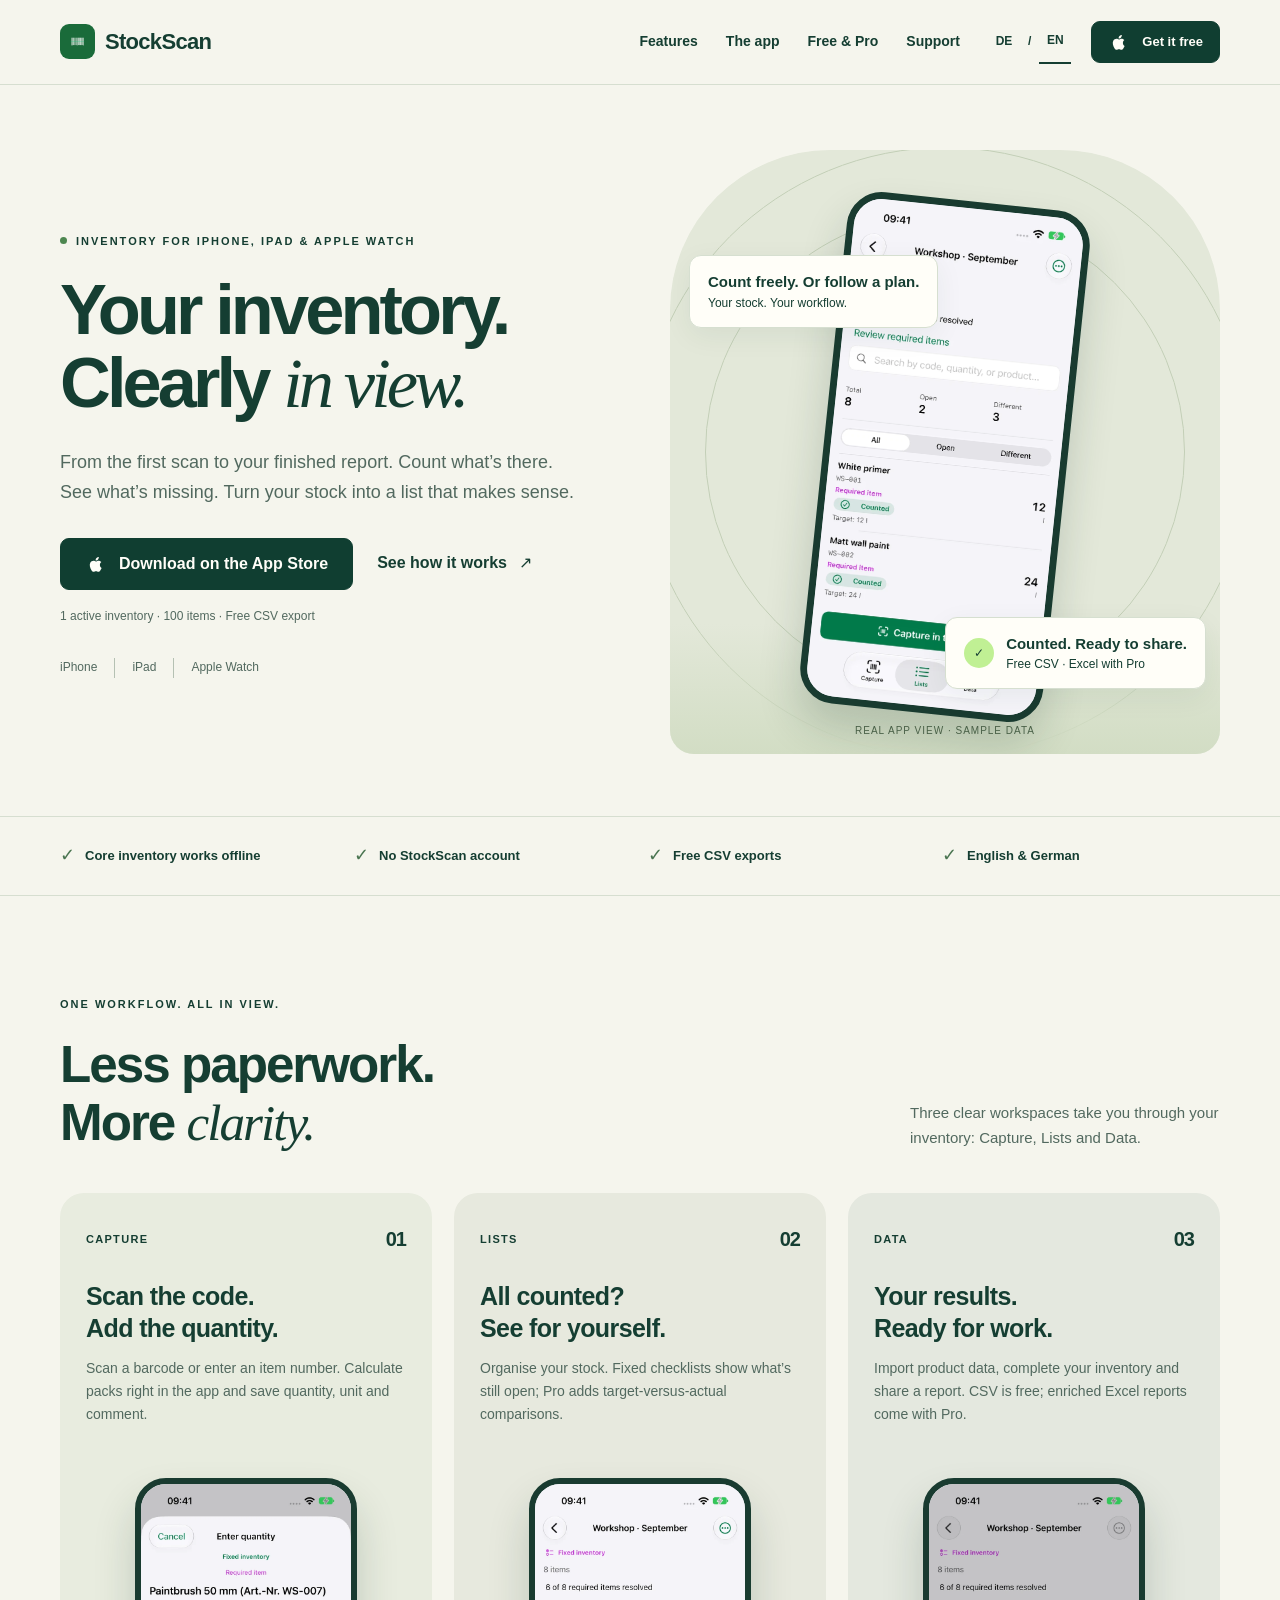
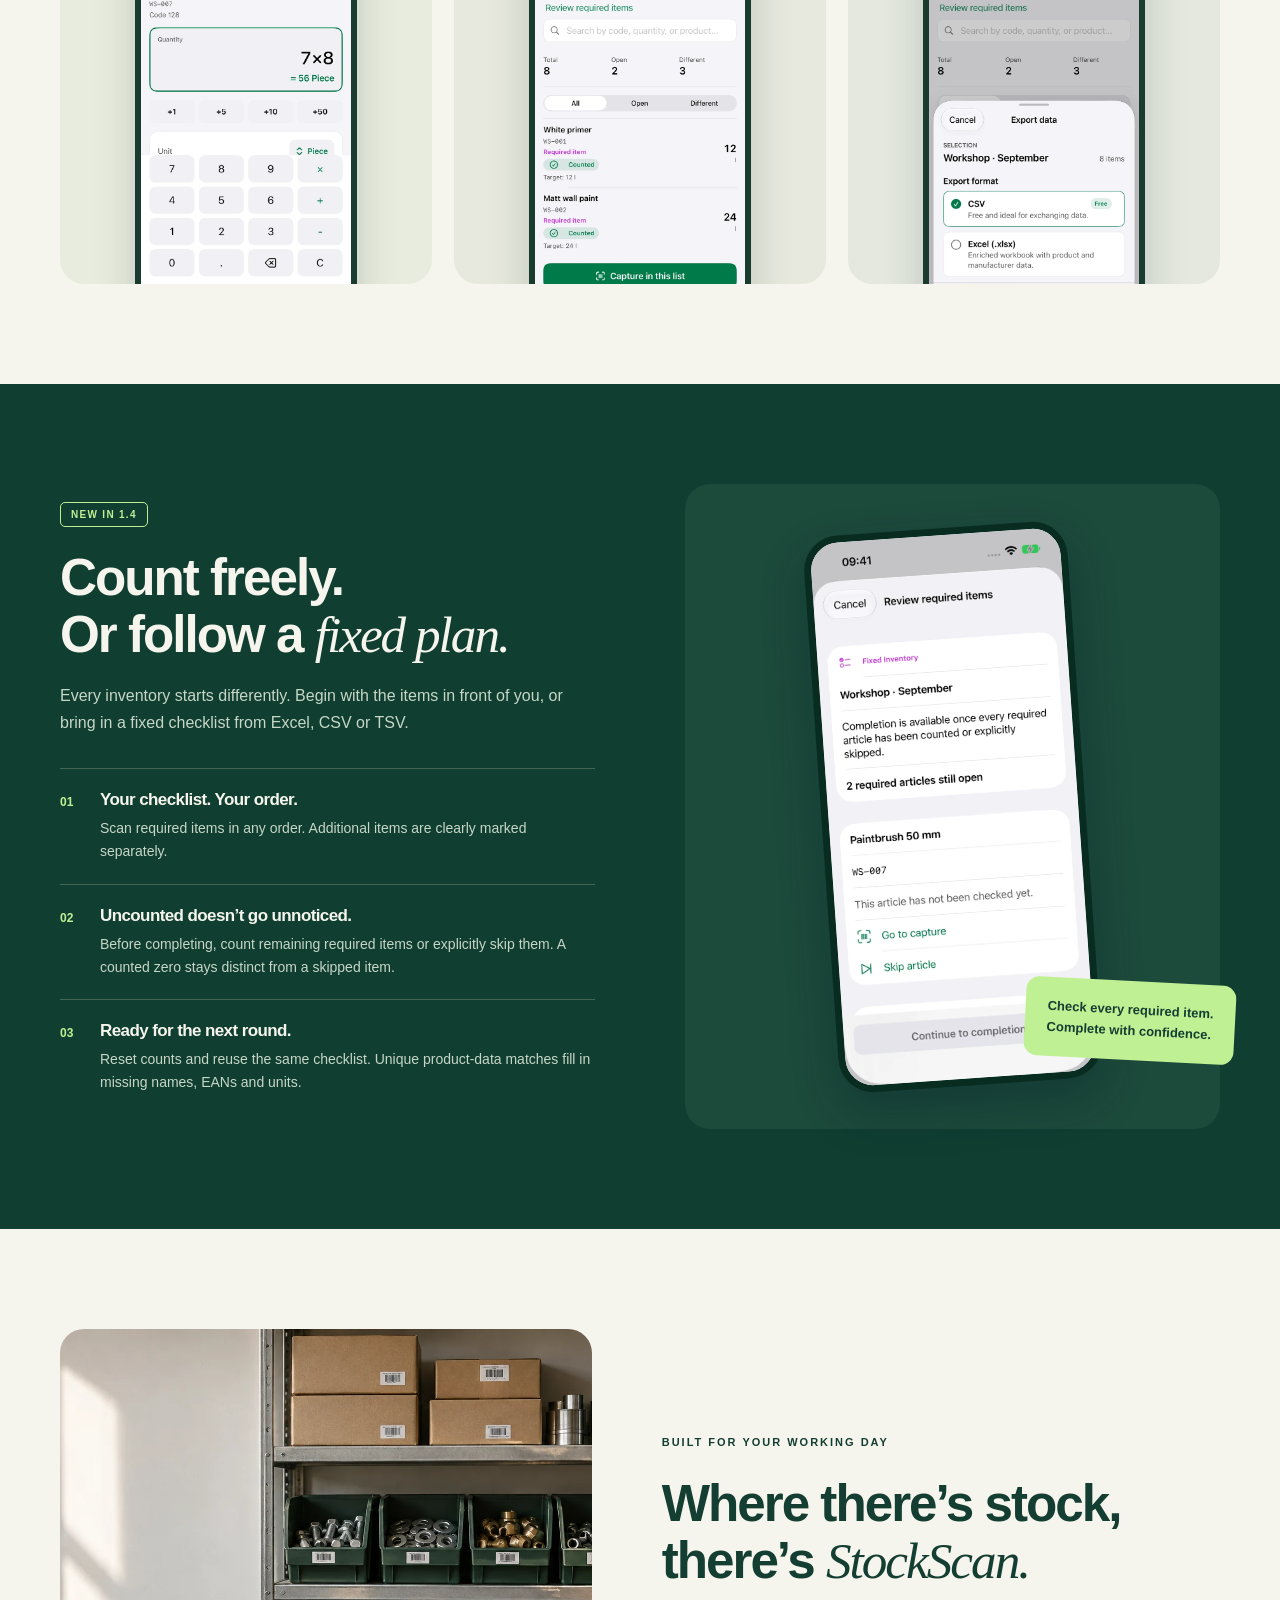
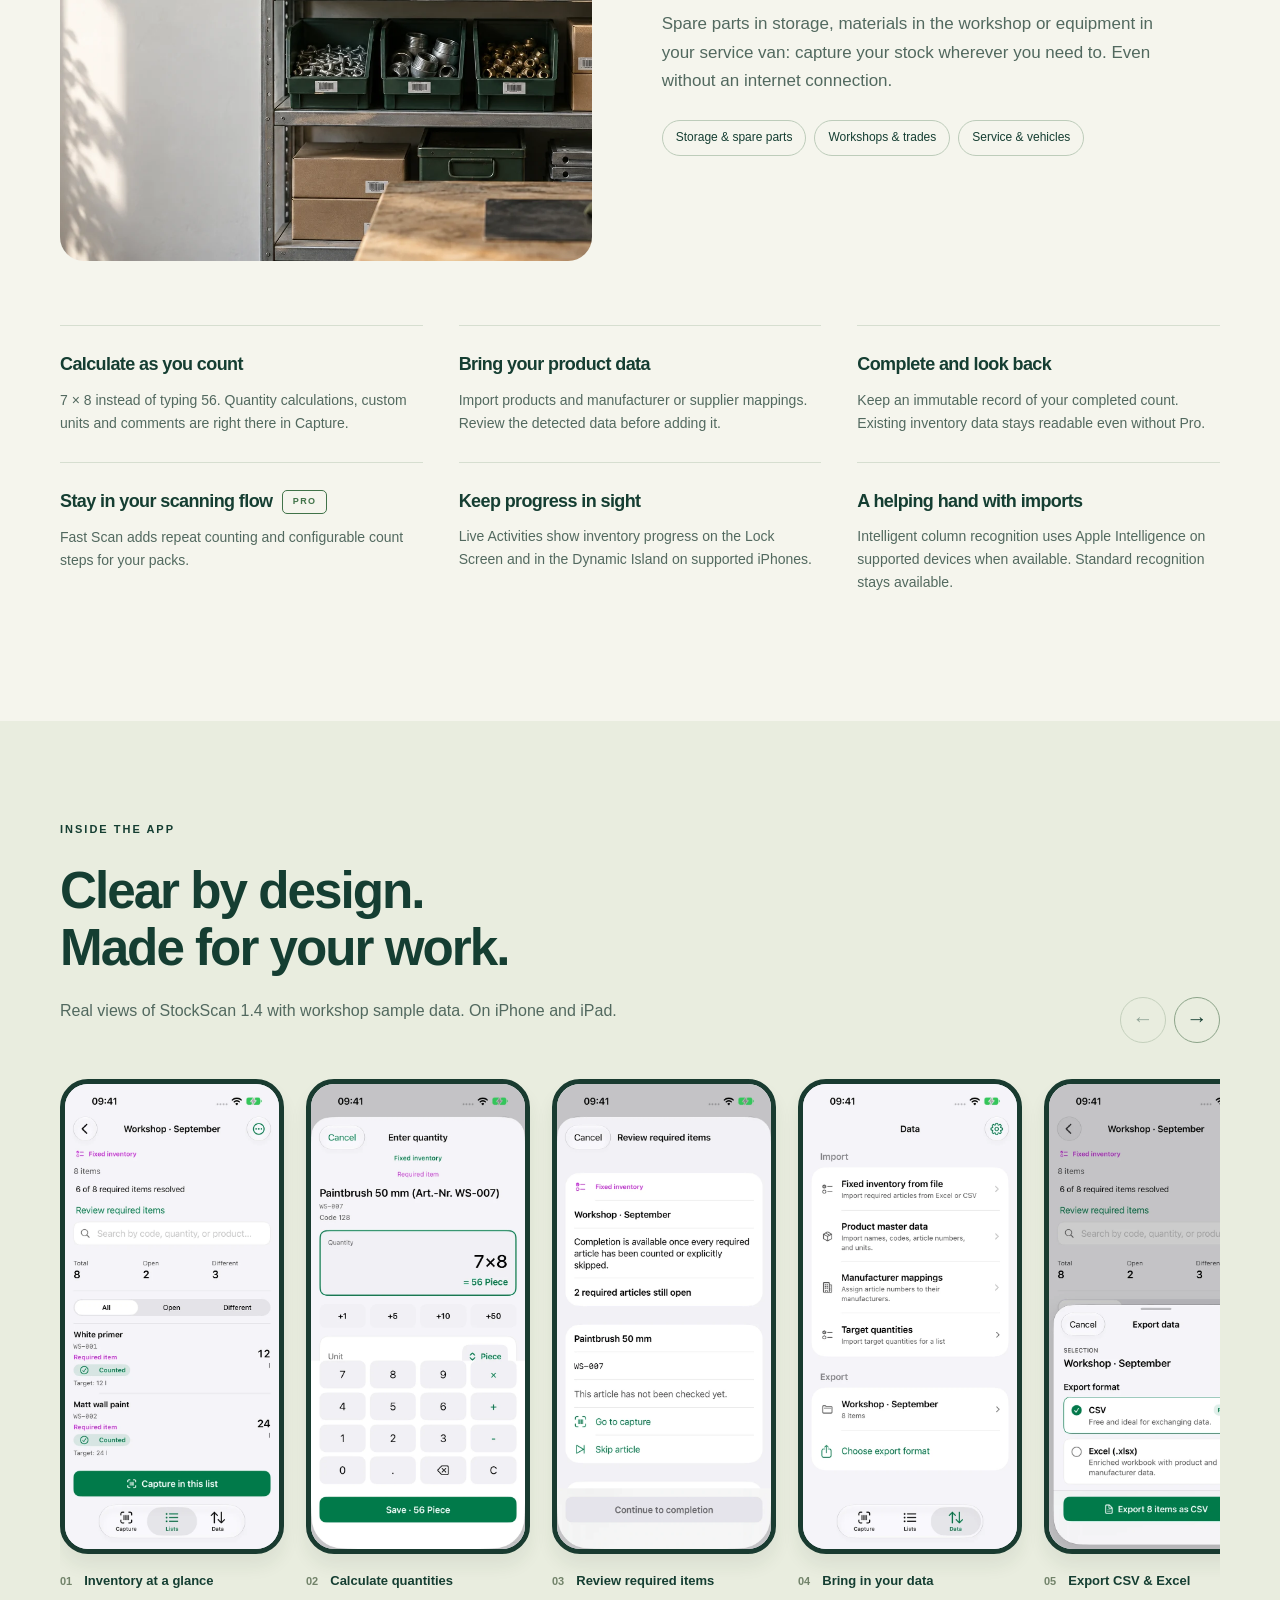
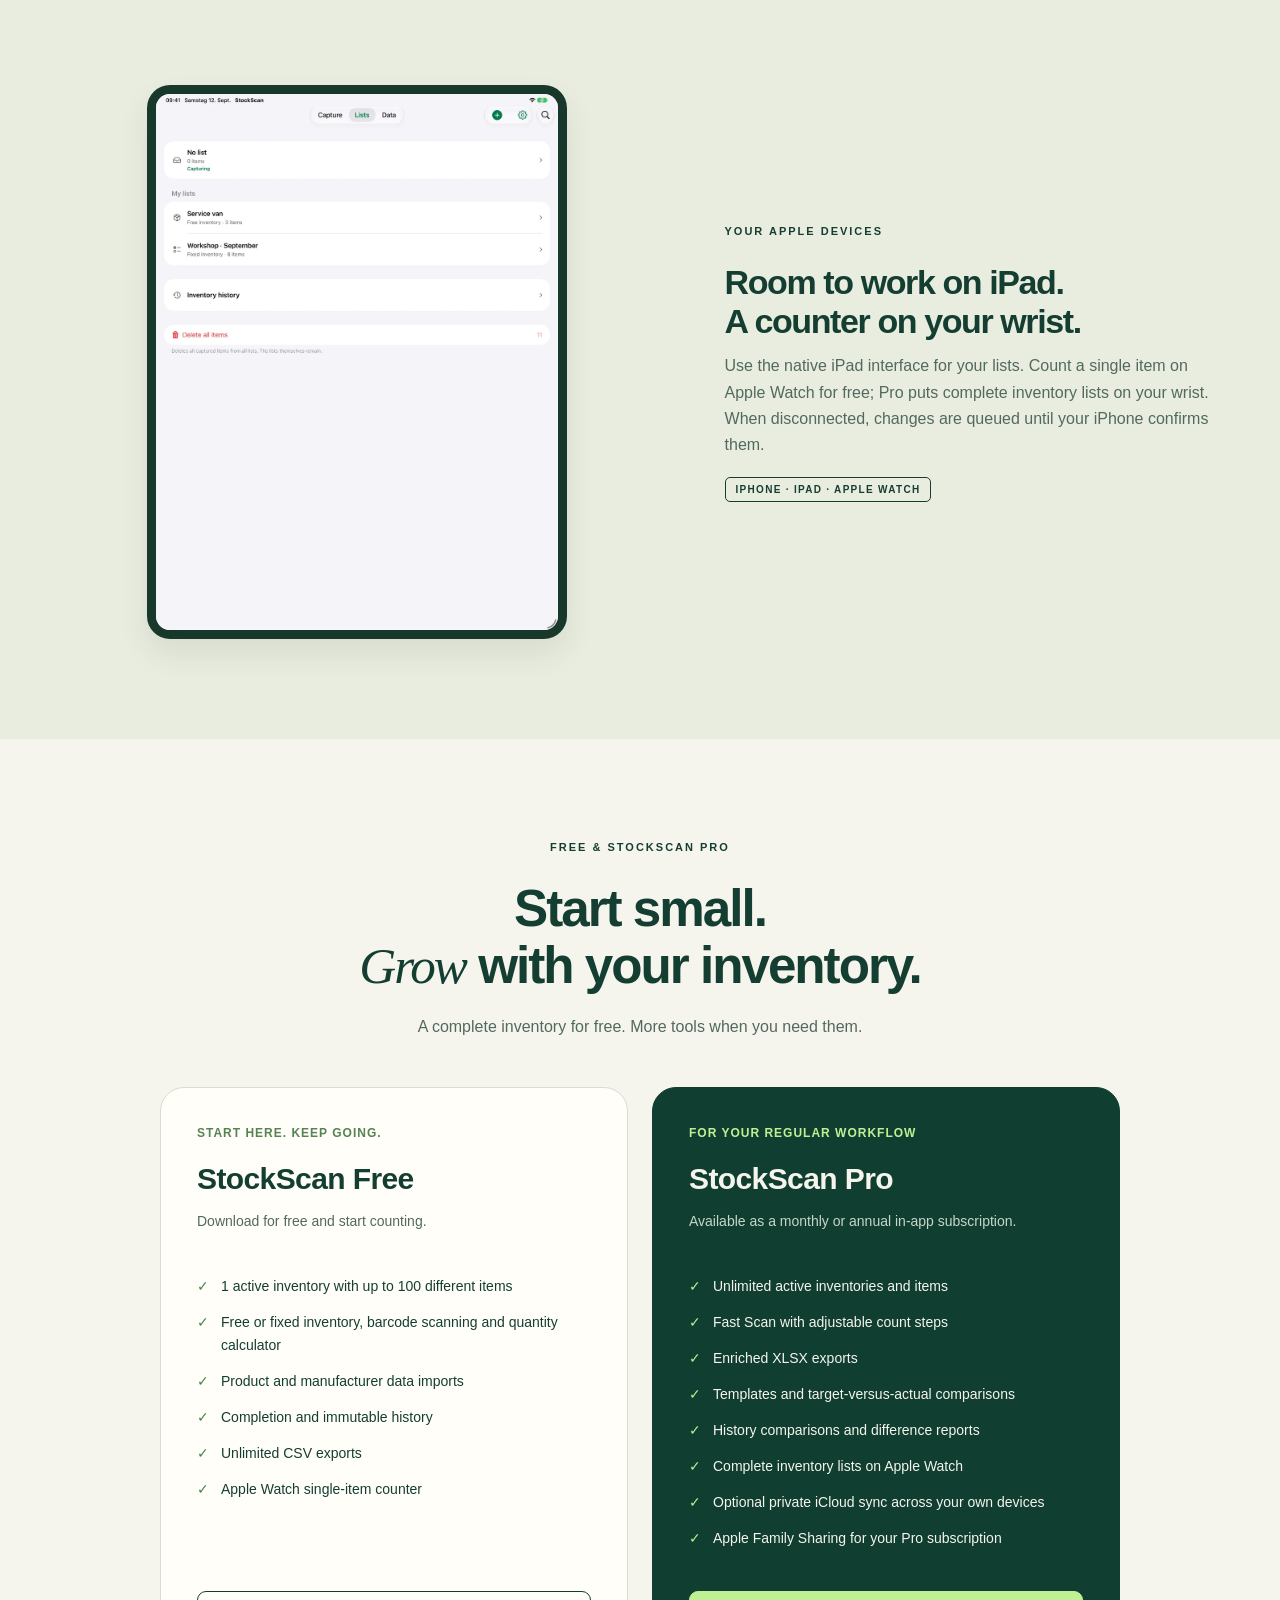
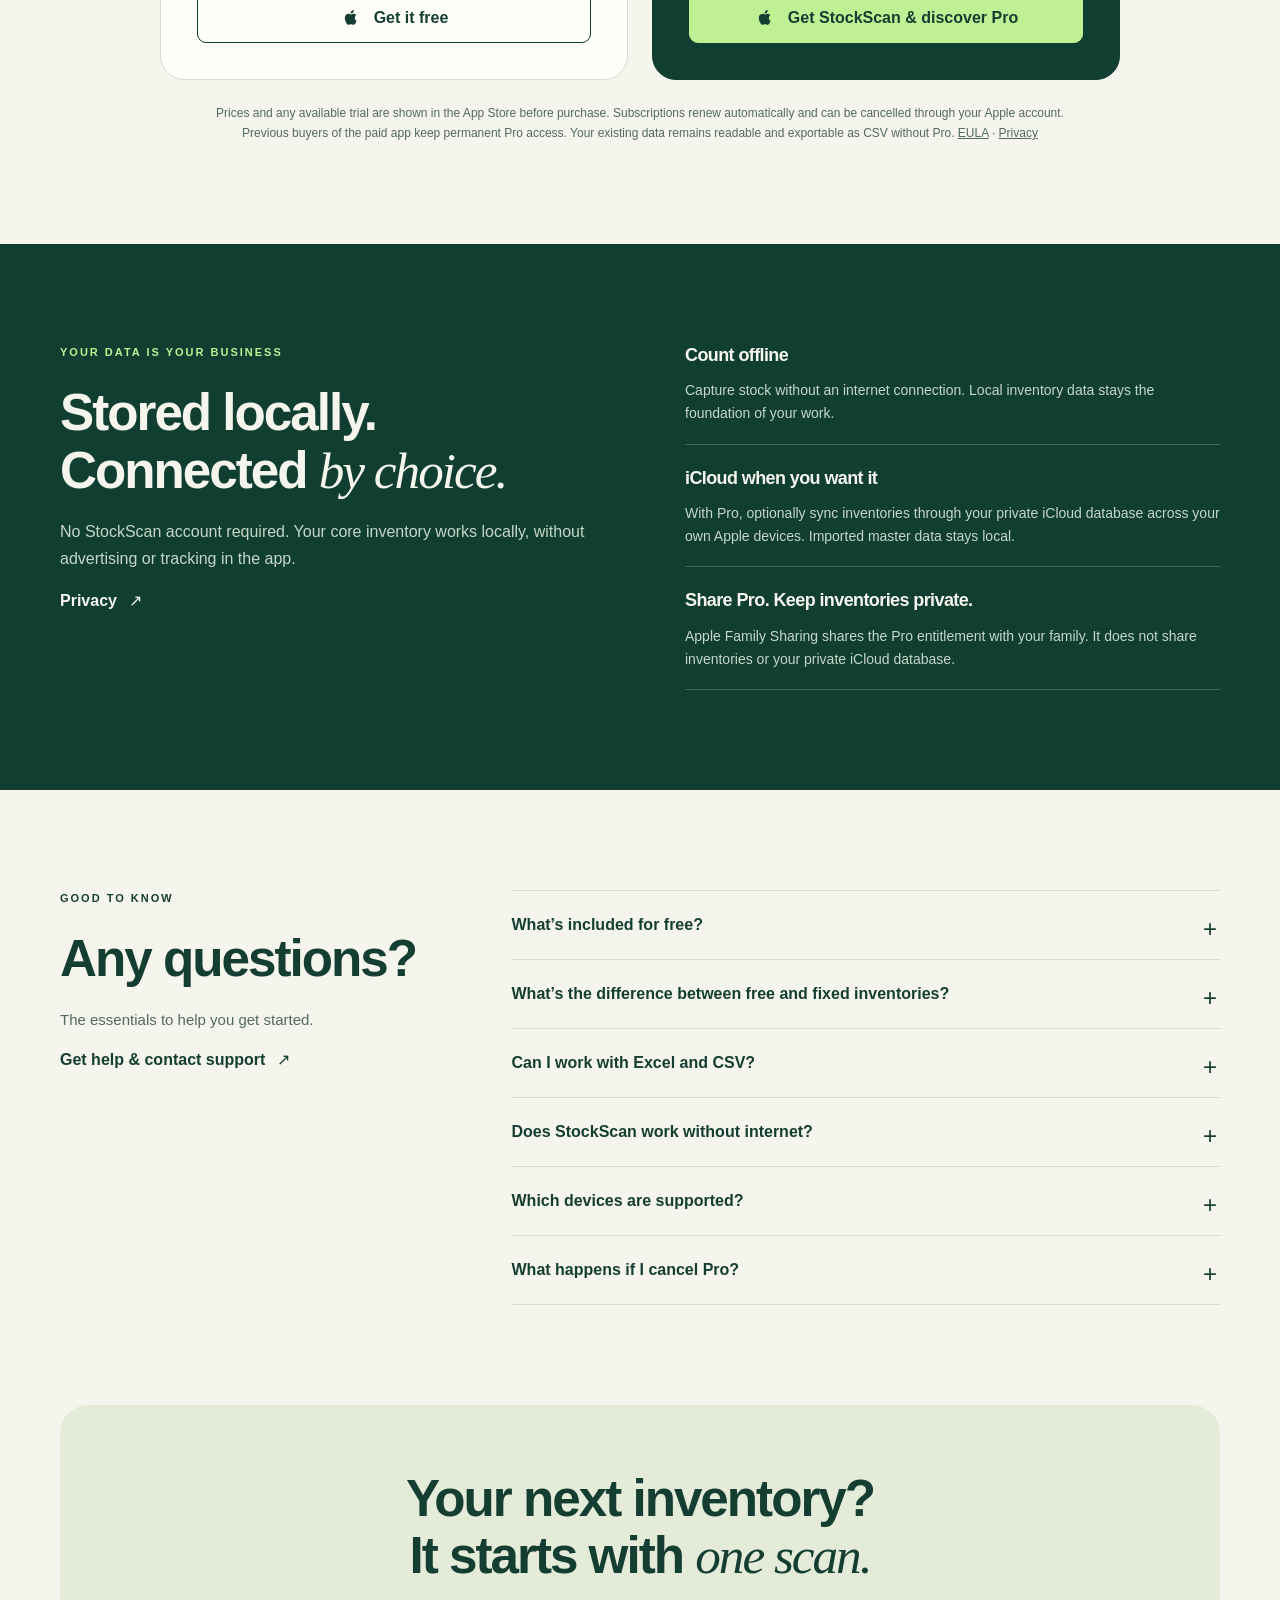
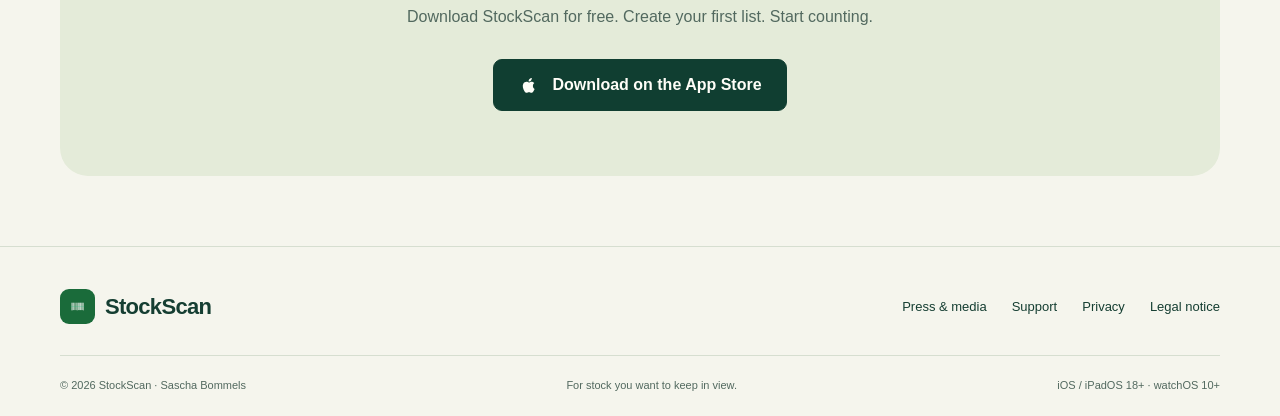
==== en/index.html @ d5f27f27 "Refresh website for StockScan 1.4 with bilingual marketing kit" ====
<!doctype html>
<html lang="en" class="no-js"><head>
<meta charset="utf-8"><meta name="viewport" content="width=device-width, initial-scale=1">
<title>StockScan – Your inventory. Clearly in view.</title><meta name="description" content="Scan barcodes, count quantities and complete inventories. Free and fixed inventories, free CSV export and Pro with Excel, Watch lists and private iCloud sync.">
<meta name="theme-color" content="#103e31"><meta name="apple-itunes-app" content="app-id=6760256901">
<link rel="canonical" href="https://nature0ne.github.io/stockscan-website/en/"><link rel="alternate" hreflang="de" href="https://nature0ne.github.io/stockscan-website/"><link rel="alternate" hreflang="en" href="https://nature0ne.github.io/stockscan-website/en/"><link rel="alternate" hreflang="x-default" href="https://nature0ne.github.io/stockscan-website/">
<meta property="og:type" content="website"><meta property="og:site_name" content="StockScan"><meta property="og:title" content="StockScan – Your inventory. Clearly in view."><meta property="og:description" content="Scan barcodes, count quantities and complete inventories. Free and fixed inventories, free CSV export and Pro with Excel, Watch lists and private iCloud sync."><meta property="og:url" content="https://nature0ne.github.io/stockscan-website/en/"><meta property="og:locale" content="en_US"><meta property="og:image" content="https://nature0ne.github.io/stockscan-website/assets/marketing/social-en.jpg"><meta property="og:image:width" content="1200"><meta property="og:image:height" content="630"><meta property="og:image:alt" content="StockScan – Your inventory. Clearly in view."><meta name="twitter:card" content="summary_large_image">
<link rel="icon" type="image/png" href="../img/icon.png"><link rel="apple-touch-icon" href="../img/icon.png"><link rel="stylesheet" href="../assets/site.css"><script defer src="../assets/site.js"></script>
<script type="application/ld+json">{"@context": "https://schema.org", "@type": "SoftwareApplication", "name": "StockScan", "applicationCategory": "BusinessApplication", "operatingSystem": "iOS 18, iPadOS 18, watchOS 10", "url": "https://nature0ne.github.io/stockscan-website/", "downloadUrl": "https://apps.apple.com/app/id6760256901", "description": "Scan barcodes, count quantities and complete inventories. Free and fixed inventories, free CSV export and Pro with Excel, Watch lists and private iCloud sync.", "inLanguage": "en", "image": "https://nature0ne.github.io/stockscan-website/img/icon.png"}</script>
</head><body><a href="#main" class="skip">Skip to content</a>
<header class="site-header"><nav class="nav wrap" aria-label="Main navigation"><a class="brand" href="index.html"><img src="../img/icon.png" alt="" width="35" height="35">StockScan</a><div class="nav-links"><a href="#features">Features</a><a href="#screenshots">The app</a><a href="#pro">Free & Pro</a><a href="support.html">Support</a></div><div class="nav-actions"><div class="languages" aria-label="Language"><a href="../index.html" lang="de" hreflang="de"  aria-label="Deutsch">DE</a><span aria-hidden="true">/</span><a href="index.html" lang="en" hreflang="en" aria-current="page" aria-label="English">EN</a></div><a class="button small" href="https://apps.apple.com/app/id6760256901"><svg viewBox="0 0 24 24" fill="currentColor" aria-hidden="true"><path d="M17.9 12.8c0-2 1.6-3 1.7-3.1-1-1.5-2.6-1.7-3.2-1.7-1.4-.1-2.7.9-3.4.9-.7 0-1.7-.9-2.8-.8-1.5 0-2.9.9-3.7 2.2-1.6 2.7-.4 6.7 1.1 8.9.7 1.1 1.6 2.3 2.7 2.2 1.1 0 1.5-.7 2.9-.7 1.3 0 1.7.7 2.9.7 1.2 0 1.9-1.1 2.6-2.2.8-1.2 1.1-2.4 1.2-2.5-.1 0-2.1-.8-2.1-3.9zM15.6 6.5c.6-.8 1.1-1.9 1-3-.9.1-2.1.6-2.8 1.4-.6.7-1.2 1.8-1 2.9 1 .1 2.1-.5 2.8-1.3z"/></svg><span>Get it free</span></a></div><div class="mobile-nav"><a href="#features">Features</a><a href="#screenshots">The app</a><a href="#pro">Free & Pro</a><a href="support.html">Support</a></div></nav></header>
<main id="main">
<section class="hero wrap" aria-labelledby="hero-title"><div class="hero-copy"><span class="eyebrow dot">Inventory for iPhone, iPad & Apple Watch</span><h1 id="hero-title">Your inventory.<br>Clearly <em>in view.</em></h1><p class="lead">From the first scan to your finished report. Count what’s there. See what’s missing. Turn your stock into a list that makes sense.</p><div class="hero-actions"><a class="button " href="https://apps.apple.com/app/id6760256901"><svg viewBox="0 0 24 24" fill="currentColor" aria-hidden="true"><path d="M17.9 12.8c0-2 1.6-3 1.7-3.1-1-1.5-2.6-1.7-3.2-1.7-1.4-.1-2.7.9-3.4.9-.7 0-1.7-.9-2.8-.8-1.5 0-2.9.9-3.7 2.2-1.6 2.7-.4 6.7 1.1 8.9.7 1.1 1.6 2.3 2.7 2.2 1.1 0 1.5-.7 2.9-.7 1.3 0 1.7.7 2.9.7 1.2 0 1.9-1.1 2.6-2.2.8-1.2 1.1-2.4 1.2-2.5-.1 0-2.1-.8-2.1-3.9zM15.6 6.5c.6-.8 1.1-1.9 1-3-.9.1-2.1.6-2.8 1.4-.6.7-1.2 1.8-1 2.9 1 .1 2.1-.5 2.8-1.3z"/></svg><span>Download on the App Store</span></a><a class="text-link" href="#features">See how it works <span aria-hidden="true">↗</span></a></div><p class="micro">1 active inventory · 100 items · Free CSV export</p><div class="devices"><span>iPhone</span><span>iPad</span><span>Apple Watch</span></div></div><div class="hero-art"><div class="orbit" aria-hidden="true"></div><div class="orbit two" aria-hidden="true"></div><div class="hero-chip top"><strong>Count freely. Or follow a plan.</strong>Your stock. Your workflow.</div><div class="phone hero-phone"><img src="../assets/screens/iphone-en-01-inventory.webp" width="660" height="1435" fetchpriority="high" alt="StockScan: Inventory at a glance"></div><div class="hero-chip bottom"><span class="chip-check" aria-hidden="true">✓</span><div><strong>Counted. Ready to share.</strong>Free CSV · Excel with Pro</div></div><span class="art-note">REAL APP VIEW · SAMPLE DATA</span></div></section>
<div class="benefit-strip"><div class="wrap benefits"><span><b aria-hidden="true">✓</b>Core inventory works offline</span><span><b aria-hidden="true">✓</b>No StockScan account</span><span><b aria-hidden="true">✓</b>Free CSV exports</span><span><b aria-hidden="true">✓</b>English & German</span></div></div>
<section id="features" class="section wrap"><div class="section-head"><div><span class="eyebrow">One workflow. All in view.</span><h2>Less paperwork.<br>More <em>clarity.</em></h2></div><p>Three clear workspaces take you through your inventory: Capture, Lists and Data.</p></div><div class="workflow-grid"><article class="workflow-card"><div class="step-label"><span>Capture</span><b>01</b></div><h3>Scan the code.<br>Add the quantity.</h3><p>Scan a barcode or enter an item number. Calculate packs right in the app and save quantity, unit and comment.</p><div class="phone"><img src="../assets/screens/iphone-en-02-quantity.webp" width="660" height="1435" loading="lazy" alt="StockScan: Calculate quantities"></div></article><article class="workflow-card"><div class="step-label"><span>Lists</span><b>02</b></div><h3>All counted?<br>See for yourself.</h3><p>Organise your stock. Fixed checklists show what’s still open; Pro adds target-versus-actual comparisons.</p><div class="phone"><img src="../assets/screens/iphone-en-01-inventory.webp" width="660" height="1435" loading="lazy" alt="StockScan: Inventory at a glance"></div></article><article class="workflow-card"><div class="step-label"><span>Data</span><b>03</b></div><h3>Your results.<br>Ready for work.</h3><p>Import product data, complete your inventory and share a report. CSV is free; enriched Excel reports come with Pro.</p><div class="phone"><img src="../assets/screens/iphone-en-05-export.webp" width="660" height="1435" loading="lazy" alt="StockScan: Export CSV &amp; Excel"></div></article></div></section>
<section class="dark-section"><div class="section wrap new-layout"><div class="new-copy"><span class="tag">New in 1.4</span><h2>Count freely.<br>Or follow a <em>fixed plan.</em></h2><p>Every inventory starts differently. Begin with the items in front of you, or bring in a fixed checklist from Excel, CSV or TSV.</p><div class="detail-list"><div class="detail-row"><b>01</b><div><h3>Your checklist. Your order.</h3><p>Scan required items in any order. Additional items are clearly marked separately.</p></div></div><div class="detail-row"><b>02</b><div><h3>Uncounted doesn’t go unnoticed.</h3><p>Before completing, count remaining required items or explicitly skip them. A counted zero stays distinct from a skipped item.</p></div></div><div class="detail-row"><b>03</b><div><h3>Ready for the next round.</h3><p>Reset counts and reuse the same checklist. Unique product-data matches fill in missing names, EANs and units.</p></div></div></div></div><div class="new-art"><div class="phone"><img src="../assets/screens/iphone-en-03-review.webp" width="660" height="1435" loading="lazy" alt="StockScan: Review required items"></div><div class="note">Check every required item.<br>Complete with confidence.</div></div></div></section>
<section class="section wrap"><div class="workspace"><img class="workspace-photo" src="../assets/workshop.webp" width="1536" height="1024" loading="lazy" alt="Workshop shelves with green parts bins and material boxes; illustrative AI image"><div class="workspace-copy"><span class="eyebrow">Built for your working day</span><h2>Where there’s stock,<br>there’s <em>StockScan.</em></h2><p class="lead">Spare parts in storage, materials in the workshop or equipment in your service van: capture your stock wherever you need to. Even without an internet connection.</p><div class="pill-row"><span class="pill">Storage & spare parts</span><span class="pill">Workshops & trades</span><span class="pill">Service & vehicles</span></div></div></div><div class="feature-grid"><article class="feature"><h3>Calculate as you count </h3><p>7 × 8 instead of typing 56. Quantity calculations, custom units and comments are right there in Capture.</p></article><article class="feature"><h3>Bring your product data </h3><p>Import products and manufacturer or supplier mappings. Review the detected data before adding it.</p></article><article class="feature"><h3>Complete and look back </h3><p>Keep an immutable record of your completed count. Existing inventory data stays readable even without Pro.</p></article><article class="feature"><h3>Stay in your scanning flow <span class=tag>Pro</span></h3><p>Fast Scan adds repeat counting and configurable count steps for your packs.</p></article><article class="feature"><h3>Keep progress in sight </h3><p>Live Activities show inventory progress on the Lock Screen and in the Dynamic Island on supported iPhones.</p></article><article class="feature"><h3>A helping hand with imports </h3><p>Intelligent column recognition uses Apple Intelligence on supported devices when available. Standard recognition stays available.</p></article></div></section>
<section id="screenshots" class="gallery-section"><div class="section wrap"><span class="eyebrow">Inside the app</span><h2>Clear by design.<br>Made for your work.</h2><div class="gallery-head"><p>Real views of StockScan 1.4 with workshop sample data. On iPhone and iPad.</p><div class="gallery-nav"><button type="button" data-previous aria-label="Previous app view" aria-controls="app-gallery">←</button><button type="button" data-next aria-label="Next app view" aria-controls="app-gallery">→</button></div></div><div id="app-gallery" class="gallery" data-gallery tabindex="0" role="region" aria-label="App views"><figure><div class="phone"><img src="../assets/screens/iphone-en-01-inventory.webp" width="660" height="1435" loading="lazy" alt="StockScan: Inventory at a glance"></div><figcaption><span>01</span>Inventory at a glance</figcaption></figure><figure><div class="phone"><img src="../assets/screens/iphone-en-02-quantity.webp" width="660" height="1435" loading="lazy" alt="StockScan: Calculate quantities"></div><figcaption><span>02</span>Calculate quantities</figcaption></figure><figure><div class="phone"><img src="../assets/screens/iphone-en-03-review.webp" width="660" height="1435" loading="lazy" alt="StockScan: Review required items"></div><figcaption><span>03</span>Review required items</figcaption></figure><figure><div class="phone"><img src="../assets/screens/iphone-en-04-data.webp" width="660" height="1435" loading="lazy" alt="StockScan: Bring in your data"></div><figcaption><span>04</span>Bring in your data</figcaption></figure><figure><div class="phone"><img src="../assets/screens/iphone-en-05-export.webp" width="660" height="1435" loading="lazy" alt="StockScan: Export CSV &amp; Excel"></div><figcaption><span>05</span>Export CSV & Excel</figcaption></figure><figure><div class="phone"><img src="../assets/screens/iphone-en-06-lists.webp" width="660" height="1435" loading="lazy" alt="StockScan: Organise inventories"></div><figcaption><span>06</span>Organise inventories</figcaption></figure></div><div class="ipad-row"><div class="ipad"><img src="../assets/screens/ipad-en-06-lists.webp" width="1000" height="1333" loading="lazy" alt="StockScan: Organise inventories"></div><div class="ipad-copy"><span class="eyebrow">Your Apple devices</span><h3>Room to work on iPad.<br>A counter on your wrist.</h3><p>Use the native iPad interface for your lists. Count a single item on Apple Watch for free; Pro puts complete inventory lists on your wrist. When disconnected, changes are queued until your iPhone confirms them.</p><span class="tag">iPhone · iPad · Apple Watch</span></div></div></div></section>
<section id="pro" class="section wrap"><div class="pricing-head"><span class="eyebrow">Free & StockScan Pro</span><h2>Start small.<br><em>Grow</em> with your inventory.</h2><p>A complete inventory for free. More tools when you need them.</p></div><div class="pricing-grid"><article class="price-card free"><span class="kicker">Start here. Keep going.</span><h3>StockScan Free</h3><p>Download for free and start counting.</p><ul><li>1 active inventory with up to 100 different items</li><li>Free or fixed inventory, barcode scanning and quantity calculator</li><li>Product and manufacturer data imports</li><li>Completion and immutable history</li><li>Unlimited CSV exports</li><li>Apple Watch single-item counter</li></ul><a class="button outline" href="https://apps.apple.com/app/id6760256901"><svg viewBox="0 0 24 24" fill="currentColor" aria-hidden="true"><path d="M17.9 12.8c0-2 1.6-3 1.7-3.1-1-1.5-2.6-1.7-3.2-1.7-1.4-.1-2.7.9-3.4.9-.7 0-1.7-.9-2.8-.8-1.5 0-2.9.9-3.7 2.2-1.6 2.7-.4 6.7 1.1 8.9.7 1.1 1.6 2.3 2.7 2.2 1.1 0 1.5-.7 2.9-.7 1.3 0 1.7.7 2.9.7 1.2 0 1.9-1.1 2.6-2.2.8-1.2 1.1-2.4 1.2-2.5-.1 0-2.1-.8-2.1-3.9zM15.6 6.5c.6-.8 1.1-1.9 1-3-.9.1-2.1.6-2.8 1.4-.6.7-1.2 1.8-1 2.9 1 .1 2.1-.5 2.8-1.3z"/></svg><span>Get it free</span></a></article><article class="price-card pro"><span class="kicker">For your regular workflow</span><h3>StockScan Pro</h3><p>Available as a monthly or annual in-app subscription.</p><ul><li>Unlimited active inventories and items</li><li>Fast Scan with adjustable count steps</li><li>Enriched XLSX exports</li><li>Templates and target-versus-actual comparisons</li><li>History comparisons and difference reports</li><li>Complete inventory lists on Apple Watch</li><li>Optional private iCloud sync across your own devices</li><li>Apple Family Sharing for your Pro subscription</li></ul><a class="button light" href="https://apps.apple.com/app/id6760256901"><svg viewBox="0 0 24 24" fill="currentColor" aria-hidden="true"><path d="M17.9 12.8c0-2 1.6-3 1.7-3.1-1-1.5-2.6-1.7-3.2-1.7-1.4-.1-2.7.9-3.4.9-.7 0-1.7-.9-2.8-.8-1.5 0-2.9.9-3.7 2.2-1.6 2.7-.4 6.7 1.1 8.9.7 1.1 1.6 2.3 2.7 2.2 1.1 0 1.5-.7 2.9-.7 1.3 0 1.7.7 2.9.7 1.2 0 1.9-1.1 2.6-2.2.8-1.2 1.1-2.4 1.2-2.5-.1 0-2.1-.8-2.1-3.9zM15.6 6.5c.6-.8 1.1-1.9 1-3-.9.1-2.1.6-2.8 1.4-.6.7-1.2 1.8-1 2.9 1 .1 2.1-.5 2.8-1.3z"/></svg><span>Get StockScan & discover Pro</span></a></article></div><p class="pricing-note">Prices and any available trial are shown in the App Store before purchase. Subscriptions renew automatically and can be cancelled through your Apple account. Previous buyers of the paid app keep permanent Pro access. Your existing data remains readable and exportable as CSV without Pro. <a href="https://www.apple.com/legal/internet-services/itunes/dev/stdeula/">EULA</a> · <a href="privacy.html">Privacy</a></p></section>
<section id="datenschutz" class="dark-section"><div class="section wrap privacy-grid"><div><span class="eyebrow">Your data is your business</span><h2>Stored locally.<br>Connected <em>by choice.</em></h2><p>No StockScan account required. Your core inventory works locally, without advertising or tracking in the app.</p><a class="text-link" href="privacy.html">Privacy <span aria-hidden="true">↗</span></a></div><div class="privacy-points"><div class="privacy-point"><h3>Count offline</h3><p>Capture stock without an internet connection. Local inventory data stays the foundation of your work.</p></div><div class="privacy-point"><h3>iCloud when you want it</h3><p>With Pro, optionally sync inventories through your private iCloud database across your own Apple devices. Imported master data stays local.</p></div><div class="privacy-point"><h3>Share Pro. Keep inventories private.</h3><p>Apple Family Sharing shares the Pro entitlement with your family. It does not share inventories or your private iCloud database.</p></div></div></div></section>
<section id="faq" class="section wrap faq-layout"><aside><span class="eyebrow">Good to know</span><h2>Any questions?</h2><p>The essentials to help you get started.</p><a class="text-link" href="support.html">Get help & contact support <span aria-hidden="true">↗</span></a></aside><div><details><summary>What’s included for free?</summary><p>One active inventory with up to 100 different items, free or fixed counting, quantity calculations, master-data imports, completion, history, unlimited CSV exports and the Apple Watch single-item counter.</p></details><details><summary>What’s the difference between free and fixed inventories?</summary><p>A free inventory captures the items you find. A fixed inventory starts with an imported checklist. Every required item must be counted or explicitly skipped before completion. Additional items are marked separately.</p></details><details><summary>Can I work with Excel and CSV?</summary><p>Yes. Import product and manufacturer data from XLSX or CSV. Fixed checklists also support TSV. CSV exports are free and unlimited; enriched Excel reports require Pro. Export Numbers documents to XLSX or CSV first.</p></details><details><summary>Does StockScan work without internet?</summary><p>Core inventory works offline. Purchases, restores and optional iCloud sync need a connection to Apple services. Watch counts are queued when the connection is interrupted.</p></details><details><summary>Which devices are supported?</summary><p>StockScan runs on iPhone and iPad with iOS or iPadOS 18 and later. The paired Apple Watch companion requires watchOS 10 or later. Live Activities, Dynamic Island and Apple Intelligence also depend on device support and system availability.</p></details><details><summary>What happens if I cancel Pro?</summary><p>Existing inventory data remains readable and exportable as CSV. Free limits apply again to new lists and items. Pro features such as XLSX and iCloud sync require an active entitlement. Previous buyers of the paid app keep permanent Pro access.</p></details></div></section>
<div class="wrap"><section class="cta"><h2>Your next inventory?<br>It starts with <em>one scan.</em></h2><p>Download StockScan for free. Create your first list. Start counting.</p><a class="button " href="https://apps.apple.com/app/id6760256901"><svg viewBox="0 0 24 24" fill="currentColor" aria-hidden="true"><path d="M17.9 12.8c0-2 1.6-3 1.7-3.1-1-1.5-2.6-1.7-3.2-1.7-1.4-.1-2.7.9-3.4.9-.7 0-1.7-.9-2.8-.8-1.5 0-2.9.9-3.7 2.2-1.6 2.7-.4 6.7 1.1 8.9.7 1.1 1.6 2.3 2.7 2.2 1.1 0 1.5-.7 2.9-.7 1.3 0 1.7.7 2.9.7 1.2 0 1.9-1.1 2.6-2.2.8-1.2 1.1-2.4 1.2-2.5-.1 0-2.1-.8-2.1-3.9zM15.6 6.5c.6-.8 1.1-1.9 1-3-.9.1-2.1.6-2.8 1.4-.6.7-1.2 1.8-1 2.9 1 .1 2.1-.5 2.8-1.3z"/></svg><span>Download on the App Store</span></a></section></div></main>
<footer class="site-footer"><div class="wrap"><div class="footer-top"><a class="brand" href="index.html"><img src="../img/icon.png" alt="" width="35" height="35">StockScan</a><div class="footer-links"><a href="media.html">Press & media</a><a href="support.html">Support</a><a href="privacy.html">Privacy</a><a href="impressum.html">Legal notice</a></div></div><div class="footer-bottom"><p>© 2026 StockScan · Sascha Bommels</p><p>For stock you want to keep in view.</p><p>iOS / iPadOS 18+ · watchOS 10+</p></div></div></footer>
</body></html>
---- assets/site.css ----
:root{
  --paper:#f5f5ed;
  --white:#fffef8;
  --ink:#153e32;
  --muted:#52695f;
  --forest:#103e31;
  --mint:#c0f094;
  --line:#d6ded0;
  --soft:#e8ecdf;
  --radius:24px;
  color-scheme:light;
  font-family:'Avenir Next',Avenir,-apple-system,BlinkMacSystemFont,'Segoe UI',sans-serif;
  color:var(--ink);
  background:var(--paper);
  font-synthesis:none}
  *{
    box-sizing:border-box}
    html{
      scroll-behavior:smooth;
      scroll-padding-top:100px}
      body{
        margin:0;
        font-size:16px;
        line-height:1.65}
        a{
          color:inherit}
          img{
            max-width:100%;
            height:auto;
            display:block}
            button,a,summary{
              -webkit-tap-highlight-color:transparent}
              button{
                font:inherit}
                a:focus-visible,button:focus-visible,summary:focus-visible{
                  outline:3px solid #bf631c;
                  outline-offset:5px}
                  a,button{
                    touch-action:manipulation}
                    ::selection{
                      background:var(--mint);
                      color:var(--ink)}
                      .wrap{
                        max-width:1240px;
                        margin:auto;
                        padding:0 40px}
                        .skip{
                          position:fixed;
                          top:8px;
                          left:10px;
                          transform:translateY(-160%);
                          z-index:100;
                          background:var(--forest);
                          color:white;
                          padding:12px}
                          .skip:focus{
                            transform:none}
                            .site-header{
                              position:sticky;
                              top:0;
                              z-index:20;
                              background:rgba(245,245,237,.96);
                              border-bottom:1px solid var(--line);
                              backdrop-filter:blur(16px)}
                              .nav{
                                min-height:84px;
                                display:flex;
                                align-items:center;
                                gap:28px}
                                .brand{
                                  display:inline-flex;
                                  align-items:center;
                                  gap:10px;
                                  font-weight:750;
                                  font-size:22px;
                                  letter-spacing:-.7px;
                                  text-decoration:none;
                                  flex-shrink:0}
                                  .brand img{
                                    width:35px;
                                    height:35px;
                                    border-radius:9px}
                                    .nav-links{
                                      display:flex;
                                      gap:28px;
                                      margin-left:auto;
                                      align-items:center}
                                      .nav-links a{
                                        text-decoration:none;
                                        font-size:14px;
                                        font-weight:600}
                                        .nav-links a:hover,.text-link:hover{
                                          text-decoration:underline;
                                          text-underline-offset:5px}
                                          .nav-actions{
                                            display:flex;
                                            align-items:center;
                                            gap:20px}
                                            .languages{
                                              display:flex;
                                              gap:8px;
                                              font-size:12px;
                                              font-weight:700;
                                              align-items:center}
                                              .languages a{
                                                padding:6px 2px;
                                                text-decoration:none}
                                                .languages a[aria-current]{
                                                  border-bottom:2px solid var(--ink)}
                                                  .button{
                                                    display:inline-flex;
                                                    align-items:center;
                                                    justify-content:center;
                                                    gap:14px;
                                                    min-height:52px;
                                                    padding:12px 24px;
                                                    border:1px solid var(--forest);
                                                    background:var(--forest);
                                                    border-radius:9px;
                                                    color:var(--white);
                                                    font-weight:650;
                                                    text-decoration:none;
                                                    line-height:1.35;
                                                    transition:background .2s,transform .2s;
                                                    text-align:center}
                                                    .button:hover{
                                                      background:#235b44;
                                                      transform:translateY(-2px)}
                                                      .button.small{
                                                        font-size:13px;
                                                        min-height:42px;
                                                        padding:10px 16px}
                                                        .button.light{
                                                          background:var(--mint);
                                                          color:var(--ink);
                                                          border-color:var(--mint)}
                                                          .button.outline{
                                                            background:transparent;
                                                            color:var(--ink)}
                                                            .button svg{
                                                              width:20px;
                                                              height:20px;
                                                              flex-shrink:0}
                                                              .text-link{
                                                                font-weight:650;
                                                                text-decoration:none;
                                                                display:inline-flex;
                                                                align-items:center;
                                                                gap:12px}
                                                                .eyebrow{
                                                                  text-transform:uppercase;
                                                                  font-size:11px;
                                                                  line-height:1.5;
                                                                  letter-spacing:2px;
                                                                  font-weight:750;
                                                                  display:block;
                                                                  margin-bottom:24px}
                                                                  .eyebrow.dot{
                                                                    display:inline-flex;
                                                                    align-items:center;
                                                                    gap:9px}
                                                                    .dot::before{
                                                                      content:'';
                                                                      width:7px;
                                                                      height:7px;
                                                                      background:#4d8750;
                                                                      border-radius:50%}
                                                                      h1,h2,h3,p{
                                                                        margin-top:0}
                                                                        h1,h2,h3{
                                                                          font-weight:650}
                                                                          h1{
                                                                            font-size:clamp(50px,5.5vw,78px);
                                                                            line-height:1.04;
                                                                            letter-spacing:-3.9px;
                                                                            margin-bottom:26px}
                                                                            h1 em,h2 em{
                                                                              font-family:Georgia,'Times New Roman',serif;
                                                                              font-weight:400}
                                                                              h2{
                                                                                font-size:clamp(34px,4vw,52px);
                                                                                line-height:1.12;
                                                                                letter-spacing:-2px;
                                                                                margin-bottom:20px}
                                                                                h3{
                                                                                  font-size:23px;
                                                                                  line-height:1.3;
                                                                                  letter-spacing:-.6px;
                                                                                  margin-bottom:12px}
                                                                                  p{
                                                                                    color:var(--muted)}
                                                                                    .lead{
                                                                                      font-size:18px;
                                                                                      max-width:520px;
                                                                                      line-height:1.7}
                                                                                      .hero{
                                                                                        display:grid;
                                                                                        grid-template-columns:1fr 1fr;
                                                                                        align-items:center;
                                                                                        gap:60px;
                                                                                        padding-top:65px;
                                                                                        padding-bottom:62px}
                                                                                        .hero-copy{
                                                                                          padding:20px 0}
                                                                                          .hero-actions{
                                                                                            display:flex;
                                                                                            align-items:center;
                                                                                            gap:24px;
                                                                                            margin-top:30px;
                                                                                            flex-wrap:wrap}
                                                                                            .micro{
                                                                                              font-size:12px;
                                                                                              line-height:1.6}
                                                                                              .hero .micro{
                                                                                                margin-top:17px;
                                                                                                margin-bottom:32px}
                                                                                                .devices{
                                                                                                  display:flex;
                                                                                                  align-items:center;
                                                                                                  gap:17px;
                                                                                                  font-size:12px;
                                                                                                  color:var(--muted)}
                                                                                                  .devices span+span{
                                                                                                    border-left:1px solid #b5c1b3;
                                                                                                    padding-left:17px}
                                                                                                    .hero-art{
                                                                                                      position:relative;
                                                                                                      min-height:604px;
                                                                                                      display:flex;
                                                                                                      align-items:center;
                                                                                                      justify-content:center;
                                                                                                      background:#e3e8d9;
                                                                                                      border-radius:160px 160px 24px 24px;
                                                                                                      isolation:isolate;
                                                                                                      overflow:hidden}
                                                                                                      .orbit{
                                                                                                        position:absolute;
                                                                                                        border:1px solid #c3cfb7;
                                                                                                        border-radius:50%;
                                                                                                        width:480px;
                                                                                                        height:480px;
                                                                                                        z-index:-1}
                                                                                                        .orbit.two{
                                                                                                          width:610px;
                                                                                                          height:610px}
                                                                                                          .hero-art::after{
                                                                                                            content:'';
                                                                                                            position:absolute;
                                                                                                            bottom:0;
                                                                                                            height:130px;
                                                                                                            left:0;
                                                                                                            right:0;
                                                                                                            background:linear-gradient(transparent,#d2ddc4);
                                                                                                            z-index:-1}
                                                                                                            .phone{
                                                                                                              border:7px solid #193b30;
                                                                                                              border-radius:35px;
                                                                                                              box-shadow:0 24px 42px #16332330;
                                                                                                              background:#f3f3f8;
                                                                                                              overflow:hidden;
                                                                                                              width:244px;
                                                                                                              flex-shrink:0;
                                                                                                              position:relative}
                                                                                                              .phone img{
                                                                                                                width:100%;
                                                                                                                height:auto}
                                                                                                                .hero-phone{
                                                                                                                  transform:rotate(6deg);
                                                                                                                  margin-top:10px}
                                                                                                                  .hero-chip{
                                                                                                                    position:absolute;
                                                                                                                    background:var(--white);
                                                                                                                    box-shadow:0 8px 28px #153e3210;
                                                                                                                    border:1px solid #d6dfd0;
                                                                                                                    border-radius:12px;
                                                                                                                    padding:15px 18px;
                                                                                                                    z-index:2;
                                                                                                                    font-size:12px;
                                                                                                                    line-height:1.5}
                                                                                                                    .hero-chip strong{
                                                                                                                      display:block;
                                                                                                                      font-size:15px}
                                                                                                                      .hero-chip.top{
                                                                                                                        left:19px;
                                                                                                                        top:105px}
                                                                                                                        .hero-chip.bottom{
                                                                                                                          bottom:65px;
                                                                                                                          right:14px;
                                                                                                                          display:flex;
                                                                                                                          gap:12px;
                                                                                                                          align-items:center}
                                                                                                                          .chip-check{
                                                                                                                            background:var(--mint);
                                                                                                                            border-radius:50%;
                                                                                                                            width:30px;
                                                                                                                            height:30px;
                                                                                                                            display:grid;
                                                                                                                            place-items:center;
                                                                                                                            font-weight:700}
                                                                                                                            .art-note{
                                                                                                                              position:absolute;
                                                                                                                              bottom:15px;
                                                                                                                              left:0;
                                                                                                                              right:0;
                                                                                                                              text-align:center;
                                                                                                                              font-size:10px;
                                                                                                                              letter-spacing:1px;
                                                                                                                              color:#496047}
                                                                                                                              .benefit-strip{
                                                                                                                                border-top:1px solid var(--line);
                                                                                                                                border-bottom:1px solid var(--line)}
                                                                                                                                .benefits{
                                                                                                                                  display:grid;
                                                                                                                                  grid-template-columns:repeat(4,1fr);
                                                                                                                                  padding-top:24px;
                                                                                                                                  padding-bottom:24px;
                                                                                                                                  gap:16px;
                                                                                                                                  font-size:13px;
                                                                                                                                  font-weight:600}
                                                                                                                                  .benefits span{
                                                                                                                                    display:flex;
                                                                                                                                    align-items:center;
                                                                                                                                    gap:10px}
                                                                                                                                    .benefits b{
                                                                                                                                      color:#497450;
                                                                                                                                      font-size:18px}
                                                                                                                                      .section{
                                                                                                                                        padding-top:100px;
                                                                                                                                        padding-bottom:100px}
                                                                                                                                        .section-head{
                                                                                                                                          display:flex;
                                                                                                                                          justify-content:space-between;
                                                                                                                                          align-items:end;
                                                                                                                                          gap:40px;
                                                                                                                                          margin-bottom:42px}
                                                                                                                                          .section-head h2{
                                                                                                                                            max-width:590px;
                                                                                                                                            margin-bottom:0}
                                                                                                                                            .section-head p{
                                                                                                                                              max-width:310px;
                                                                                                                                              margin-bottom:0;
                                                                                                                                              font-size:15px}
                                                                                                                                              .tag{
                                                                                                                                                display:inline-block;
                                                                                                                                                font-size:10px;
                                                                                                                                                font-weight:750;
                                                                                                                                                letter-spacing:1.3px;
                                                                                                                                                text-transform:uppercase;
                                                                                                                                                padding:5px 10px;
                                                                                                                                                border:1px solid currentColor;
                                                                                                                                                border-radius:5px;
                                                                                                                                                line-height:1.3}
                                                                                                                                                .workflow-grid{
                                                                                                                                                  display:grid;
                                                                                                                                                  grid-template-columns:repeat(3,1fr);
                                                                                                                                                  gap:22px}
                                                                                                                                                  .workflow-card{
                                                                                                                                                    border-radius:var(--radius);
                                                                                                                                                    padding:30px 26px 0;
                                                                                                                                                    background:var(--soft);
                                                                                                                                                    overflow:hidden;
                                                                                                                                                    display:flex;
                                                                                                                                                    flex-direction:column;
                                                                                                                                                    align-items:flex-start}
                                                                                                                                                    .workflow-card:nth-child(2){
                                                                                                                                                      background:#e7e9de}
                                                                                                                                                      .workflow-card:nth-child(3){
                                                                                                                                                        background:#e4e8df}
                                                                                                                                                        .step-label{
                                                                                                                                                          display:flex;
                                                                                                                                                          justify-content:space-between;
                                                                                                                                                          align-items:center;
                                                                                                                                                          width:100%;
                                                                                                                                                          margin-bottom:24px;
                                                                                                                                                          font-size:11px;
                                                                                                                                                          font-weight:650;
                                                                                                                                                          letter-spacing:1.3px;
                                                                                                                                                          text-transform:uppercase}
                                                                                                                                                          .step-label b{
                                                                                                                                                            font-size:20px;
                                                                                                                                                            letter-spacing:-1px}
                                                                                                                                                            .workflow-card h3{
                                                                                                                                                              font-size:25px}
                                                                                                                                                              .workflow-card p{
                                                                                                                                                                font-size:14px;
                                                                                                                                                                min-height:92px}
                                                                                                                                                                .workflow-card .phone{
                                                                                                                                                                  width:222px;
                                                                                                                                                                  max-width:100%;
                                                                                                                                                                  margin:15px auto -62px;
                                                                                                                                                                  border-width:6px;
                                                                                                                                                                  border-radius:31px}
                                                                                                                                                                  .workflow-card .phone img{
                                                                                                                                                                    aspect-ratio:942/2048}
                                                                                                                                                                    .workflow-note{
                                                                                                                                                                      margin-top:20px;
                                                                                                                                                                      font-size:12px}
                                                                                                                                                                      .dark-section{
                                                                                                                                                                        background:var(--forest);
                                                                                                                                                                        color:var(--paper)}
                                                                                                                                                                        .dark-section p{
                                                                                                                                                                          color:#c6d7c8}
                                                                                                                                                                          .dark-section .eyebrow{
                                                                                                                                                                            color:var(--mint)}
                                                                                                                                                                            .new-layout{
                                                                                                                                                                              display:grid;
                                                                                                                                                                              grid-template-columns:1fr 1fr;
                                                                                                                                                                              gap:90px;
                                                                                                                                                                              align-items:center}
                                                                                                                                                                              .new-copy h2{
                                                                                                                                                                                max-width:530px}
                                                                                                                                                                                .new-copy>.tag{
                                                                                                                                                                                  color:var(--mint);
                                                                                                                                                                                  margin-bottom:22px}
                                                                                                                                                                                  .detail-list{
                                                                                                                                                                                    margin-top:32px}
                                                                                                                                                                                    .detail-row{
                                                                                                                                                                                      display:grid;
                                                                                                                                                                                      grid-template-columns:28px 1fr;
                                                                                                                                                                                      gap:12px;
                                                                                                                                                                                      padding:20px 0;
                                                                                                                                                                                      border-top:1px solid #426556}
                                                                                                                                                                                      .detail-row b{
                                                                                                                                                                                        font-size:12px;
                                                                                                                                                                                        color:var(--mint);
                                                                                                                                                                                        padding-top:4px}
                                                                                                                                                                                        .detail-row h3{
                                                                                                                                                                                          font-size:17px;
                                                                                                                                                                                          margin-bottom:6px}
                                                                                                                                                                                          .detail-row p{
                                                                                                                                                                                            font-size:14px;
                                                                                                                                                                                            margin-bottom:0}
                                                                                                                                                                                            .new-art{
                                                                                                                                                                                              display:flex;
                                                                                                                                                                                              justify-content:center;
                                                                                                                                                                                              align-items:center;
                                                                                                                                                                                              position:relative;
                                                                                                                                                                                              border-radius:25px;
                                                                                                                                                                                              background:#1c4a3b;
                                                                                                                                                                                              min-height:645px;
                                                                                                                                                                                              padding:28px}
                                                                                                                                                                                              .new-art .phone{
                                                                                                                                                                                                width:264px;
                                                                                                                                                                                                transform:rotate(-4deg);
                                                                                                                                                                                                border-color:#082c20;
                                                                                                                                                                                                box-shadow:0 20px 45px #001e2a50}
                                                                                                                                                                                                .new-art .note{
                                                                                                                                                                                                  position:absolute;
                                                                                                                                                                                                  right:-15px;
                                                                                                                                                                                                  bottom:70px;
                                                                                                                                                                                                  border-radius:13px;
                                                                                                                                                                                                  background:var(--mint);
                                                                                                                                                                                                  padding:18px 22px;
                                                                                                                                                                                                  color:var(--ink);
                                                                                                                                                                                                  max-width:215px;
                                                                                                                                                                                                  font-size:13px;
                                                                                                                                                                                                  font-weight:600;
                                                                                                                                                                                                  transform:rotate(3deg)}
                                                                                                                                                                                                  .workspace{
                                                                                                                                                                                                    display:grid;
                                                                                                                                                                                                    grid-template-columns:1fr 1.05fr;
                                                                                                                                                                                                    gap:70px;
                                                                                                                                                                                                    align-items:center}
                                                                                                                                                                                                    .workspace-photo{
                                                                                                                                                                                                      width:100%;
                                                                                                                                                                                                      aspect-ratio:1/1;
                                                                                                                                                                                                      object-fit:cover;
                                                                                                                                                                                                      border-radius:var(--radius)}
                                                                                                                                                                                                      .workspace-copy .lead{
                                                                                                                                                                                                        font-size:17px}
                                                                                                                                                                                                        .pill-row{
                                                                                                                                                                                                          display:flex;
                                                                                                                                                                                                          gap:8px;
                                                                                                                                                                                                          flex-wrap:wrap;
                                                                                                                                                                                                          margin-top:24px}
                                                                                                                                                                                                          .pill{
                                                                                                                                                                                                            border:1px solid #bdccba;
                                                                                                                                                                                                            border-radius:99px;
                                                                                                                                                                                                            padding:7px 13px;
                                                                                                                                                                                                            font-size:12px}
                                                                                                                                                                                                            .feature-grid{
                                                                                                                                                                                                              display:grid;
                                                                                                                                                                                                              grid-template-columns:repeat(3,1fr);
                                                                                                                                                                                                              gap:0 36px;
                                                                                                                                                                                                              margin-top:64px}
                                                                                                                                                                                                              .feature{
                                                                                                                                                                                                                padding:27px 0;
                                                                                                                                                                                                                border-top:1px solid var(--line)}
                                                                                                                                                                                                                .feature h3{
                                                                                                                                                                                                                  font-size:18px}
                                                                                                                                                                                                                  .feature p{
                                                                                                                                                                                                                    font-size:14px;
                                                                                                                                                                                                                    margin-bottom:0}
                                                                                                                                                                                                                    .feature .tag{
                                                                                                                                                                                                                      font-size:9px;
                                                                                                                                                                                                                      margin-left:5px;
                                                                                                                                                                                                                      color:#417349;
                                                                                                                                                                                                                      vertical-align:middle}
                                                                                                                                                                                                                      .gallery-section{
                                                                                                                                                                                                                        background:#e9eddf}
                                                                                                                                                                                                                        .gallery-head{
                                                                                                                                                                                                                          display:flex;
                                                                                                                                                                                                                          align-items:center;
                                                                                                                                                                                                                          justify-content:space-between;
                                                                                                                                                                                                                          margin-bottom:24px;
                                                                                                                                                                                                                          gap:20px}
                                                                                                                                                                                                                          .gallery-head p{
                                                                                                                                                                                                                            max-width:600px}
                                                                                                                                                                                                                            .gallery-nav{
                                                                                                                                                                                                                              display:flex;
                                                                                                                                                                                                                              gap:8px}
                                                                                                                                                                                                                              .gallery-nav button{
                                                                                                                                                                                                                                background:transparent;
                                                                                                                                                                                                                                border:1px solid #8ca489;
                                                                                                                                                                                                                                border-radius:50%;
                                                                                                                                                                                                                                width:46px;
                                                                                                                                                                                                                                height:46px;
                                                                                                                                                                                                                                cursor:pointer;
                                                                                                                                                                                                                                font-size:21px;
                                                                                                                                                                                                                                color:var(--ink)}
                                                                                                                                                                                                                                .gallery-nav button:disabled{
                                                                                                                                                                                                                                  opacity:.4;
                                                                                                                                                                                                                                  cursor:default}
                                                                                                                                                                                                                                  .gallery{
                                                                                                                                                                                                                                    display:flex;
                                                                                                                                                                                                                                    gap:22px;
                                                                                                                                                                                                                                    overflow-x:auto;
                                                                                                                                                                                                                                    scroll-snap-type:x mandatory;
                                                                                                                                                                                                                                    padding:12px 2px 24px;
                                                                                                                                                                                                                                    scrollbar-color:#61835c transparent}
                                                                                                                                                                                                                                    .gallery figure{
                                                                                                                                                                                                                                      margin:0;
                                                                                                                                                                                                                                      flex:0 0 224px;
                                                                                                                                                                                                                                      scroll-snap-align:start}
                                                                                                                                                                                                                                      .gallery .phone{
                                                                                                                                                                                                                                        width:224px;
                                                                                                                                                                                                                                        border-width:5px;
                                                                                                                                                                                                                                        border-radius:28px;
                                                                                                                                                                                                                                        box-shadow:0 12px 18px #16332312}
                                                                                                                                                                                                                                        .gallery figcaption{
                                                                                                                                                                                                                                          font-size:13px;
                                                                                                                                                                                                                                          font-weight:650;
                                                                                                                                                                                                                                          padding-top:16px}
                                                                                                                                                                                                                                          .gallery figcaption span{
                                                                                                                                                                                                                                            color:#72836a;
                                                                                                                                                                                                                                            font-size:11px;
                                                                                                                                                                                                                                            margin-right:12px}
                                                                                                                                                                                                                                            .ipad-row{
                                                                                                                                                                                                                                              display:grid;
                                                                                                                                                                                                                                              grid-template-columns:1.2fr 1fr;
                                                                                                                                                                                                                                              gap:70px;
                                                                                                                                                                                                                                              align-items:center;
                                                                                                                                                                                                                                              margin-top:70px}
                                                                                                                                                                                                                                              .ipad{
                                                                                                                                                                                                                                                border:9px solid #18382c;
                                                                                                                                                                                                                                                border-radius:23px;
                                                                                                                                                                                                                                                overflow:hidden;
                                                                                                                                                                                                                                                box-shadow:0 15px 30px #16332316;
                                                                                                                                                                                                                                                max-width:420px;
                                                                                                                                                                                                                                                margin:auto}
                                                                                                                                                                                                                                                .ipad img{
                                                                                                                                                                                                                                                  width:100%}
                                                                                                                                                                                                                                                  .ipad-copy h3{
                                                                                                                                                                                                                                                    font-size:34px;
                                                                                                                                                                                                                                                    line-height:1.15;
                                                                                                                                                                                                                                                    letter-spacing:-1.4px}
                                                                                                                                                                                                                                                    .pricing-head{
                                                                                                                                                                                                                                                      text-align:center;
                                                                                                                                                                                                                                                      max-width:650px;
                                                                                                                                                                                                                                                      margin:0 auto 46px}
                                                                                                                                                                                                                                                      .pricing-grid{
                                                                                                                                                                                                                                                        display:grid;
                                                                                                                                                                                                                                                        grid-template-columns:1fr 1fr;
                                                                                                                                                                                                                                                        gap:24px;
                                                                                                                                                                                                                                                        max-width:960px;
                                                                                                                                                                                                                                                        margin:auto}
                                                                                                                                                                                                                                                        .price-card{
                                                                                                                                                                                                                                                          border:1px solid var(--line);
                                                                                                                                                                                                                                                          border-radius:var(--radius);
                                                                                                                                                                                                                                                          padding:36px;
                                                                                                                                                                                                                                                          display:flex;
                                                                                                                                                                                                                                                          flex-direction:column;
                                                                                                                                                                                                                                                          background:var(--white)}
                                                                                                                                                                                                                                                          .price-card.pro{
                                                                                                                                                                                                                                                            background:var(--forest);
                                                                                                                                                                                                                                                            color:var(--paper);
                                                                                                                                                                                                                                                            border-color:var(--forest)}
                                                                                                                                                                                                                                                            .price-card h3{
                                                                                                                                                                                                                                                              font-size:30px}
                                                                                                                                                                                                                                                              .price-card .kicker{
                                                                                                                                                                                                                                                                font-size:12px;
                                                                                                                                                                                                                                                                font-weight:650;
                                                                                                                                                                                                                                                                color:#568353;
                                                                                                                                                                                                                                                                letter-spacing:1px;
                                                                                                                                                                                                                                                                text-transform:uppercase;
                                                                                                                                                                                                                                                                margin-bottom:15px}
                                                                                                                                                                                                                                                                .price-card.pro .kicker{
                                                                                                                                                                                                                                                                  color:var(--mint)}
                                                                                                                                                                                                                                                                  .price-card p{
                                                                                                                                                                                                                                                                    font-size:14px}
                                                                                                                                                                                                                                                                    .price-card.pro p{
                                                                                                                                                                                                                                                                      color:#c6d7c8}
                                                                                                                                                                                                                                                                      .price-card ul{
                                                                                                                                                                                                                                                                        padding:0;
                                                                                                                                                                                                                                                                        margin:15px 0 28px;
                                                                                                                                                                                                                                                                        list-style:none}
                                                                                                                                                                                                                                                                        .price-card li{
                                                                                                                                                                                                                                                                          font-size:14px;
                                                                                                                                                                                                                                                                          margin:13px 0;
                                                                                                                                                                                                                                                                          padding-left:24px;
                                                                                                                                                                                                                                                                          position:relative}
                                                                                                                                                                                                                                                                          .price-card li::before{
                                                                                                                                                                                                                                                                            content:'✓';
                                                                                                                                                                                                                                                                            position:absolute;
                                                                                                                                                                                                                                                                            left:0;
                                                                                                                                                                                                                                                                            color:#468449;
                                                                                                                                                                                                                                                                            font-weight:bold}
                                                                                                                                                                                                                                                                            .price-card.pro li::before{
                                                                                                                                                                                                                                                                              color:var(--mint)}
                                                                                                                                                                                                                                                                              .price-card .button{
                                                                                                                                                                                                                                                                                margin-top:auto}
                                                                                                                                                                                                                                                                                .pricing-note{
                                                                                                                                                                                                                                                                                  max-width:890px;
                                                                                                                                                                                                                                                                                  margin:24px auto 0;
                                                                                                                                                                                                                                                                                  text-align:center;
                                                                                                                                                                                                                                                                                  font-size:12px}
                                                                                                                                                                                                                                                                                  .privacy-grid{
                                                                                                                                                                                                                                                                                    display:grid;
                                                                                                                                                                                                                                                                                    grid-template-columns:1fr 1fr;
                                                                                                                                                                                                                                                                                    gap:90px}
                                                                                                                                                                                                                                                                                    .privacy-grid h2{
                                                                                                                                                                                                                                                                                      max-width:500px}
                                                                                                                                                                                                                                                                                      .privacy-points{
                                                                                                                                                                                                                                                                                        display:grid;
                                                                                                                                                                                                                                                                                        gap:22px}
                                                                                                                                                                                                                                                                                        .privacy-point{
                                                                                                                                                                                                                                                                                          border-bottom:1px solid #426556;
                                                                                                                                                                                                                                                                                          padding-bottom:18px}
                                                                                                                                                                                                                                                                                          .privacy-point h3{
                                                                                                                                                                                                                                                                                            font-size:18px}
                                                                                                                                                                                                                                                                                            .privacy-point p{
                                                                                                                                                                                                                                                                                              font-size:14px;
                                                                                                                                                                                                                                                                                              margin-bottom:0}
                                                                                                                                                                                                                                                                                              .faq-layout{
                                                                                                                                                                                                                                                                                                display:grid;
                                                                                                                                                                                                                                                                                                grid-template-columns:.7fr 1.3fr;
                                                                                                                                                                                                                                                                                                gap:70px}
                                                                                                                                                                                                                                                                                                .faq-layout aside p{
                                                                                                                                                                                                                                                                                                  font-size:15px;
                                                                                                                                                                                                                                                                                                  max-width:270px}
                                                                                                                                                                                                                                                                                                  details{
                                                                                                                                                                                                                                                                                                    border-bottom:1px solid var(--line)}
                                                                                                                                                                                                                                                                                                    details:first-child{
                                                                                                                                                                                                                                                                                                      border-top:1px solid var(--line)}
                                                                                                                                                                                                                                                                                                      summary{
                                                                                                                                                                                                                                                                                                        cursor:pointer;
                                                                                                                                                                                                                                                                                                        font-size:16px;
                                                                                                                                                                                                                                                                                                        list-style:none;
                                                                                                                                                                                                                                                                                                        position:relative;
                                                                                                                                                                                                                                                                                                        padding:22px 36px 22px 0;
                                                                                                                                                                                                                                                                                                        font-weight:650;
                                                                                                                                                                                                                                                                                                        line-height:1.5}
                                                                                                                                                                                                                                                                                                        summary::-webkit-details-marker{
                                                                                                                                                                                                                                                                                                          display:none}
                                                                                                                                                                                                                                                                                                          summary::after{
                                                                                                                                                                                                                                                                                                            content:'+';
                                                                                                                                                                                                                                                                                                            position:absolute;
                                                                                                                                                                                                                                                                                                            right:3px;
                                                                                                                                                                                                                                                                                                            top:20px;
                                                                                                                                                                                                                                                                                                            font-size:24px;
                                                                                                                                                                                                                                                                                                            font-weight:400}
                                                                                                                                                                                                                                                                                                            details[open] summary::after{
                                                                                                                                                                                                                                                                                                              content:'−'}
                                                                                                                                                                                                                                                                                                              details p{
                                                                                                                                                                                                                                                                                                                font-size:14px;
                                                                                                                                                                                                                                                                                                                padding-bottom:20px;
                                                                                                                                                                                                                                                                                                                margin:0;
                                                                                                                                                                                                                                                                                                                max-width:620px}
                                                                                                                                                                                                                                                                                                                .cta{
                                                                                                                                                                                                                                                                                                                  border-radius:28px;
                                                                                                                                                                                                                                                                                                                  background:#e4ebd9;
                                                                                                                                                                                                                                                                                                                  padding:65px 40px;
                                                                                                                                                                                                                                                                                                                  text-align:center;
                                                                                                                                                                                                                                                                                                                  margin-bottom:70px}
                                                                                                                                                                                                                                                                                                                  .cta h2{
                                                                                                                                                                                                                                                                                                                    max-width:700px;
                                                                                                                                                                                                                                                                                                                    margin:0 auto 20px}
                                                                                                                                                                                                                                                                                                                    .cta p{
                                                                                                                                                                                                                                                                                                                      max-width:600px;
                                                                                                                                                                                                                                                                                                                      margin:0 auto 28px}
                                                                                                                                                                                                                                                                                                                      .site-footer{
                                                                                                                                                                                                                                                                                                                        padding:42px 0 22px;
                                                                                                                                                                                                                                                                                                                        border-top:1px solid var(--line)}
                                                                                                                                                                                                                                                                                                                        .footer-top{
                                                                                                                                                                                                                                                                                                                          display:flex;
                                                                                                                                                                                                                                                                                                                          align-items:center;
                                                                                                                                                                                                                                                                                                                          justify-content:space-between;
                                                                                                                                                                                                                                                                                                                          gap:28px;
                                                                                                                                                                                                                                                                                                                          margin-bottom:30px}
                                                                                                                                                                                                                                                                                                                          .footer-links{
                                                                                                                                                                                                                                                                                                                            display:flex;
                                                                                                                                                                                                                                                                                                                            gap:25px;
                                                                                                                                                                                                                                                                                                                            flex-wrap:wrap}
                                                                                                                                                                                                                                                                                                                            .footer-links a{
                                                                                                                                                                                                                                                                                                                              font-size:13px;
                                                                                                                                                                                                                                                                                                                              text-decoration:none}
                                                                                                                                                                                                                                                                                                                              .footer-links a:hover{
                                                                                                                                                                                                                                                                                                                                text-decoration:underline}
                                                                                                                                                                                                                                                                                                                                .footer-bottom{
                                                                                                                                                                                                                                                                                                                                  display:flex;
                                                                                                                                                                                                                                                                                                                                  justify-content:space-between;
                                                                                                                                                                                                                                                                                                                                  gap:20px;
                                                                                                                                                                                                                                                                                                                                  font-size:11px;
                                                                                                                                                                                                                                                                                                                                  color:var(--muted);
                                                                                                                                                                                                                                                                                                                                  padding-top:20px;
                                                                                                                                                                                                                                                                                                                                  border-top:1px solid var(--line)}
                                                                                                                                                                                                                                                                                                                                  .footer-bottom p{
                                                                                                                                                                                                                                                                                                                                    margin:0}
                                                                                                                                                                                                                                                                                                                                    .document{
                                                                                                                                                                                                                                                                                                                                      max-width:820px;
                                                                                                                                                                                                                                                                                                                                      margin:auto;
                                                                                                                                                                                                                                                                                                                                      padding:65px 40px 100px}
                                                                                                                                                                                                                                                                                                                                      .document h1{
                                                                                                                                                                                                                                                                                                                                        font-size:clamp(36px,6vw,58px);
                                                                                                                                                                                                                                                                                                                                        letter-spacing:-2px}
                                                                                                                                                                                                                                                                                                                                        .document h2{
                                                                                                                                                                                                                                                                                                                                          font-size:23px;
                                                                                                                                                                                                                                                                                                                                          letter-spacing:-.6px;
                                                                                                                                                                                                                                                                                                                                          margin-top:38px}
                                                                                                                                                                                                                                                                                                                                          .document p,.document li{
                                                                                                                                                                                                                                                                                                                                            font-size:15px}
                                                                                                                                                                                                                                                                                                                                            .document li{
                                                                                                                                                                                                                                                                                                                                              color:var(--muted);
                                                                                                                                                                                                                                                                                                                                              margin:8px 0}
                                                                                                                                                                                                                                                                                                                                              .document .callout{
                                                                                                                                                                                                                                                                                                                                                background:var(--soft);
                                                                                                                                                                                                                                                                                                                                                border:1px solid var(--line);
                                                                                                                                                                                                                                                                                                                                                border-radius:18px;
                                                                                                                                                                                                                                                                                                                                                padding:24px;
                                                                                                                                                                                                                                                                                                                                                margin:30px 0}
                                                                                                                                                                                                                                                                                                                                                .document .callout p:last-child{
                                                                                                                                                                                                                                                                                                                                                  margin:0}
                                                                                                                                                                                                                                                                                                                                                  .document .faq-list{
                                                                                                                                                                                                                                                                                                                                                    margin-top:36px}
                                                                                                                                                                                                                                                                                                                                                    .document .contact{
                                                                                                                                                                                                                                                                                                                                                      margin-top:40px}
                                                                                                                                                                                                                                                                                                                                                      .media-hero{
                                                                                                                                                                                                                                                                                                                                                        padding:72px 0 45px;
                                                                                                                                                                                                                                                                                                                                                        max-width:800px}
                                                                                                                                                                                                                                                                                                                                                        .media-hero h1{
                                                                                                                                                                                                                                                                                                                                                          font-size:62px}
                                                                                                                                                                                                                                                                                                                                                          .media-key{
                                                                                                                                                                                                                                                                                                                                                            border-radius:20px;
                                                                                                                                                                                                                                                                                                                                                            overflow:hidden;
                                                                                                                                                                                                                                                                                                                                                            background:var(--forest);
                                                                                                                                                                                                                                                                                                                                                            margin-bottom:30px}
                                                                                                                                                                                                                                                                                                                                                            .media-key img{
                                                                                                                                                                                                                                                                                                                                                              width:100%}
                                                                                                                                                                                                                                                                                                                                                              .download-grid{
                                                                                                                                                                                                                                                                                                                                                                display:grid;
                                                                                                                                                                                                                                                                                                                                                                grid-template-columns:repeat(3,1fr);
                                                                                                                                                                                                                                                                                                                                                                gap:22px}
                                                                                                                                                                                                                                                                                                                                                                .download-card{
                                                                                                                                                                                                                                                                                                                                                                  padding:26px;
                                                                                                                                                                                                                                                                                                                                                                  border:1px solid var(--line);
                                                                                                                                                                                                                                                                                                                                                                  border-radius:18px;
                                                                                                                                                                                                                                                                                                                                                                  background:var(--white);
                                                                                                                                                                                                                                                                                                                                                                  display:flex;
                                                                                                                                                                                                                                                                                                                                                                  flex-direction:column}
                                                                                                                                                                                                                                                                                                                                                                  .download-card h2{
                                                                                                                                                                                                                                                                                                                                                                    font-size:23px;
                                                                                                                                                                                                                                                                                                                                                                    letter-spacing:-.5px}
                                                                                                                                                                                                                                                                                                                                                                    .download-card p{
                                                                                                                                                                                                                                                                                                                                                                      font-size:14px}
                                                                                                                                                                                                                                                                                                                                                                      .download-card .text-link{
                                                                                                                                                                                                                                                                                                                                                                        margin-top:auto;
                                                                                                                                                                                                                                                                                                                                                                        font-size:14px}
                                                                                                                                                                                                                                                                                                                                                                        .copy-grid{
                                                                                                                                                                                                                                                                                                                                                                          display:grid;
                                                                                                                                                                                                                                                                                                                                                                          grid-template-columns:1fr 1fr;
                                                                                                                                                                                                                                                                                                                                                                          gap:24px;
                                                                                                                                                                                                                                                                                                                                                                          margin-top:35px}
                                                                                                                                                                                                                                                                                                                                                                          .copy-card{
                                                                                                                                                                                                                                                                                                                                                                            border-top:1px solid var(--line);
                                                                                                                                                                                                                                                                                                                                                                            padding-top:24px}
                                                                                                                                                                                                                                                                                                                                                                            .copy-card h3{
                                                                                                                                                                                                                                                                                                                                                                              font-size:20px}
                                                                                                                                                                                                                                                                                                                                                                              .copy-card p{
                                                                                                                                                                                                                                                                                                                                                                                font-size:15px}
                                                                                                                                                                                                                                                                                                                                                                                .media-legal{
                                                                                                                                                                                                                                                                                                                                                                                  font-size:12px;
                                                                                                                                                                                                                                                                                                                                                                                  margin:28px 0}
                                                                                                                                                                                                                                                                                                                                                                                  .mobile-nav{
                                                                                                                                                                                                                                                                                                                                                                                    display:none}
                                                                                                                                                                                                                                                                                                                                                                                    .no-js .gallery-nav{
                                                                                                                                                                                                                                                                                                                                                                                      display:none}
                                                                                                                                                                                                                                                                                                                                                                                      @media(min-width:1440px){
                                                                                                                                                                                                                                                                                                                                                                                        .hero{
                                                                                                                                                                                                                                                                                                                                                                                          gap:80px}
                                                                                                                                                                                                                                                                                                                                                                                          .hero-art{
                                                                                                                                                                                                                                                                                                                                                                                            min-height:640px}
                                                                                                                                                                                                                                                                                                                                                                                            .hero-phone{
                                                                                                                                                                                                                                                                                                                                                                                              width:258px}
                                                                                                                                                                                                                                                                                                                                                                                            }
                                                                                                                                                                                                                                                                                                                                                                                            @media(max-width:1050px){
                                                                                                                                                                                                                                                                                                                                                                                              .wrap{
                                                                                                                                                                                                                                                                                                                                                                                                padding-left:28px;
                                                                                                                                                                                                                                                                                                                                                                                                padding-right:28px}
                                                                                                                                                                                                                                                                                                                                                                                                .nav{
                                                                                                                                                                                                                                                                                                                                                                                                  gap:16px}
                                                                                                                                                                                                                                                                                                                                                                                                  .nav-links{
                                                                                                                                                                                                                                                                                                                                                                                                    gap:18px}
                                                                                                                                                                                                                                                                                                                                                                                                    .nav-actions{
                                                                                                                                                                                                                                                                                                                                                                                                      gap:13px}
                                                                                                                                                                                                                                                                                                                                                                                                      .hero{
                                                                                                                                                                                                                                                                                                                                                                                                        gap:30px}
                                                                                                                                                                                                                                                                                                                                                                                                        .hero-art{
                                                                                                                                                                                                                                                                                                                                                                                                          min-height:560px}
                                                                                                                                                                                                                                                                                                                                                                                                          .hero-chip.top{
                                                                                                                                                                                                                                                                                                                                                                                                            left:8px;
                                                                                                                                                                                                                                                                                                                                                                                                            top:86px}
                                                                                                                                                                                                                                                                                                                                                                                                            .hero-chip.bottom{
                                                                                                                                                                                                                                                                                                                                                                                                              right:7px;
                                                                                                                                                                                                                                                                                                                                                                                                              bottom:40px}
                                                                                                                                                                                                                                                                                                                                                                                                              .hero-chip{
                                                                                                                                                                                                                                                                                                                                                                                                                padding:12px;
                                                                                                                                                                                                                                                                                                                                                                                                                font-size:10px}
                                                                                                                                                                                                                                                                                                                                                                                                                .hero-chip strong{
                                                                                                                                                                                                                                                                                                                                                                                                                  font-size:12px}
                                                                                                                                                                                                                                                                                                                                                                                                                  .hero-phone{
                                                                                                                                                                                                                                                                                                                                                                                                                    width:222px}
                                                                                                                                                                                                                                                                                                                                                                                                                    .hero h1{
                                                                                                                                                                                                                                                                                                                                                                                                                      font-size:62px}
                                                                                                                                                                                                                                                                                                                                                                                                                      .hero-actions{
                                                                                                                                                                                                                                                                                                                                                                                                                        gap:18px}
                                                                                                                                                                                                                                                                                                                                                                                                                        .hero-actions .text-link{
                                                                                                                                                                                                                                                                                                                                                                                                                          font-size:14px}
                                                                                                                                                                                                                                                                                                                                                                                                                          .new-layout{
                                                                                                                                                                                                                                                                                                                                                                                                                            gap:45px}
                                                                                                                                                                                                                                                                                                                                                                                                                            .new-art .note{
                                                                                                                                                                                                                                                                                                                                                                                                                              right:0}
                                                                                                                                                                                                                                                                                                                                                                                                                              .workflow-grid{
                                                                                                                                                                                                                                                                                                                                                                                                                                gap:15px}
                                                                                                                                                                                                                                                                                                                                                                                                                                .workflow-card{
                                                                                                                                                                                                                                                                                                                                                                                                                                  padding:24px 18px 0}
                                                                                                                                                                                                                                                                                                                                                                                                                                  .workflow-card h3{
                                                                                                                                                                                                                                                                                                                                                                                                                                    font-size:23px}
                                                                                                                                                                                                                                                                                                                                                                                                                                    .workflow-card p{
                                                                                                                                                                                                                                                                                                                                                                                                                                      min-height:118px}
                                                                                                                                                                                                                                                                                                                                                                                                                                      .workflow-card .phone{
                                                                                                                                                                                                                                                                                                                                                                                                                                        width:205px}
                                                                                                                                                                                                                                                                                                                                                                                                                                        .workspace{
                                                                                                                                                                                                                                                                                                                                                                                                                                          gap:40px}
                                                                                                                                                                                                                                                                                                                                                                                                                                          .nav-links a{
                                                                                                                                                                                                                                                                                                                                                                                                                                            font-size:12px}
                                                                                                                                                                                                                                                                                                                                                                                                                                            .faq-layout{
                                                                                                                                                                                                                                                                                                                                                                                                                                              gap:40px}
                                                                                                                                                                                                                                                                                                                                                                                                                                              .privacy-grid{
                                                                                                                                                                                                                                                                                                                                                                                                                                                gap:45px}
                                                                                                                                                                                                                                                                                                                                                                                                                                              }
                                                                                                                                                                                                                                                                                                                                                                                                                                              @media(max-width:780px){
                                                                                                                                                                                                                                                                                                                                                                                                                                                .nav{
                                                                                                                                                                                                                                                                                                                                                                                                                                                  min-height:72px;
                                                                                                                                                                                                                                                                                                                                                                                                                                                  flex-wrap:wrap;
                                                                                                                                                                                                                                                                                                                                                                                                                                                  padding-top:12px;
                                                                                                                                                                                                                                                                                                                                                                                                                                                  padding-bottom:12px;
                                                                                                                                                                                                                                                                                                                                                                                                                                                  gap:12px}
                                                                                                                                                                                                                                                                                                                                                                                                                                                  .nav-links{
                                                                                                                                                                                                                                                                                                                                                                                                                                                    display:none}
                                                                                                                                                                                                                                                                                                                                                                                                                                                    .nav-actions{
                                                                                                                                                                                                                                                                                                                                                                                                                                                      margin-left:auto}
                                                                                                                                                                                                                                                                                                                                                                                                                                                      .nav-actions>.button{
                                                                                                                                                                                                                                                                                                                                                                                                                                                        display:none}
                                                                                                                                                                                                                                                                                                                                                                                                                                                        .mobile-nav{
                                                                                                                                                                                                                                                                                                                                                                                                                                                          display:flex;
                                                                                                                                                                                                                                                                                                                                                                                                                                                          gap:24px;
                                                                                                                                                                                                                                                                                                                                                                                                                                                          width:100%;
                                                                                                                                                                                                                                                                                                                                                                                                                                                          font-size:12px;
                                                                                                                                                                                                                                                                                                                                                                                                                                                          border-top:1px solid var(--line);
                                                                                                                                                                                                                                                                                                                                                                                                                                                          padding-top:9px;
                                                                                                                                                                                                                                                                                                                                                                                                                                                          overflow-x:auto}
                                                                                                                                                                                                                                                                                                                                                                                                                                                          .mobile-nav a{
                                                                                                                                                                                                                                                                                                                                                                                                                                                            white-space:nowrap;
                                                                                                                                                                                                                                                                                                                                                                                                                                                            text-decoration:none}
                                                                                                                                                                                                                                                                                                                                                                                                                                                            .hero{
                                                                                                                                                                                                                                                                                                                                                                                                                                                              grid-template-columns:1fr;
                                                                                                                                                                                                                                                                                                                                                                                                                                                              gap:32px;
                                                                                                                                                                                                                                                                                                                                                                                                                                                              padding-top:42px;
                                                                                                                                                                                                                                                                                                                                                                                                                                                              padding-bottom:42px}
                                                                                                                                                                                                                                                                                                                                                                                                                                                              .hero-copy{
                                                                                                                                                                                                                                                                                                                                                                                                                                                                padding:0}
                                                                                                                                                                                                                                                                                                                                                                                                                                                                .hero h1{
                                                                                                                                                                                                                                                                                                                                                                                                                                                                  font-size:clamp(48px,9vw,70px);
                                                                                                                                                                                                                                                                                                                                                                                                                                                                  max-width:580px;
                                                                                                                                                                                                                                                                                                                                                                                                                                                                  letter-spacing:-2.8px}
                                                                                                                                                                                                                                                                                                                                                                                                                                                                  .hero .lead{
                                                                                                                                                                                                                                                                                                                                                                                                                                                                    max-width:550px}
                                                                                                                                                                                                                                                                                                                                                                                                                                                                    .hero .micro{
                                                                                                                                                                                                                                                                                                                                                                                                                                                                      margin-bottom:20px}
                                                                                                                                                                                                                                                                                                                                                                                                                                                                      .hero-art{
                                                                                                                                                                                                                                                                                                                                                                                                                                                                        min-height:600px;
                                                                                                                                                                                                                                                                                                                                                                                                                                                                        max-width:560px;
                                                                                                                                                                                                                                                                                                                                                                                                                                                                        width:100%;
                                                                                                                                                                                                                                                                                                                                                                                                                                                                        margin:auto;
                                                                                                                                                                                                                                                                                                                                                                                                                                                                        border-radius:140px 140px 24px 24px}
                                                                                                                                                                                                                                                                                                                                                                                                                                                                        .hero-phone{
                                                                                                                                                                                                                                                                                                                                                                                                                                                                          width:246px}
                                                                                                                                                                                                                                                                                                                                                                                                                                                                          .hero-chip.top{
                                                                                                                                                                                                                                                                                                                                                                                                                                                                            left:20px;
                                                                                                                                                                                                                                                                                                                                                                                                                                                                            top:95px;
                                                                                                                                                                                                                                                                                                                                                                                                                                                                            font-size:12px}
                                                                                                                                                                                                                                                                                                                                                                                                                                                                            .hero-chip strong{
                                                                                                                                                                                                                                                                                                                                                                                                                                                                              font-size:14px}
                                                                                                                                                                                                                                                                                                                                                                                                                                                                              .hero-chip.bottom{
                                                                                                                                                                                                                                                                                                                                                                                                                                                                                right:20px;
                                                                                                                                                                                                                                                                                                                                                                                                                                                                                bottom:75px;
                                                                                                                                                                                                                                                                                                                                                                                                                                                                                font-size:12px}
                                                                                                                                                                                                                                                                                                                                                                                                                                                                                .benefits{
                                                                                                                                                                                                                                                                                                                                                                                                                                                                                  grid-template-columns:1fr 1fr;
                                                                                                                                                                                                                                                                                                                                                                                                                                                                                  gap:16px;
                                                                                                                                                                                                                                                                                                                                                                                                                                                                                  font-size:12px}
                                                                                                                                                                                                                                                                                                                                                                                                                                                                                  .section{
                                                                                                                                                                                                                                                                                                                                                                                                                                                                                    padding-top:64px;
                                                                                                                                                                                                                                                                                                                                                                                                                                                                                    padding-bottom:64px}
                                                                                                                                                                                                                                                                                                                                                                                                                                                                                    .section-head{
                                                                                                                                                                                                                                                                                                                                                                                                                                                                                      display:block;
                                                                                                                                                                                                                                                                                                                                                                                                                                                                                      margin-bottom:30px}
                                                                                                                                                                                                                                                                                                                                                                                                                                                                                      .section-head p{
                                                                                                                                                                                                                                                                                                                                                                                                                                                                                        max-width:550px;
                                                                                                                                                                                                                                                                                                                                                                                                                                                                                        margin-top:18px}
                                                                                                                                                                                                                                                                                                                                                                                                                                                                                        .workflow-grid{
                                                                                                                                                                                                                                                                                                                                                                                                                                                                                          grid-template-columns:1fr;
                                                                                                                                                                                                                                                                                                                                                                                                                                                                                          gap:20px}
                                                                                                                                                                                                                                                                                                                                                                                                                                                                                          .workflow-card{
                                                                                                                                                                                                                                                                                                                                                                                                                                                                                            display:grid;
                                                                                                                                                                                                                                                                                                                                                                                                                                                                                            grid-template-columns:1fr 180px;
                                                                                                                                                                                                                                                                                                                                                                                                                                                                                            column-gap:24px;
                                                                                                                                                                                                                                                                                                                                                                                                                                                                                            padding:28px 24px;
                                                                                                                                                                                                                                                                                                                                                                                                                                                                                            align-items:start}
                                                                                                                                                                                                                                                                                                                                                                                                                                                                                            .workflow-card .step-label,.workflow-card h3,.workflow-card p{
                                                                                                                                                                                                                                                                                                                                                                                                                                                                                              grid-column:1}
                                                                                                                                                                                                                                                                                                                                                                                                                                                                                              .workflow-card p{
                                                                                                                                                                                                                                                                                                                                                                                                                                                                                                min-height:0;
                                                                                                                                                                                                                                                                                                                                                                                                                                                                                                margin-bottom:0}
                                                                                                                                                                                                                                                                                                                                                                                                                                                                                                .workflow-card .phone{
                                                                                                                                                                                                                                                                                                                                                                                                                                                                                                  grid-column:2;
                                                                                                                                                                                                                                                                                                                                                                                                                                                                                                  grid-row:1/5;
                                                                                                                                                                                                                                                                                                                                                                                                                                                                                                  margin:0 auto -75px;
                                                                                                                                                                                                                                                                                                                                                                                                                                                                                                  width:180px;
                                                                                                                                                                                                                                                                                                                                                                                                                                                                                                  border-width:5px;
                                                                                                                                                                                                                                                                                                                                                                                                                                                                                                  border-radius:27px}
                                                                                                                                                                                                                                                                                                                                                                                                                                                                                                  .workflow-card .step-label{
                                                                                                                                                                                                                                                                                                                                                                                                                                                                                                    margin-bottom:20px}
                                                                                                                                                                                                                                                                                                                                                                                                                                                                                                    .workflow-card h3{
                                                                                                                                                                                                                                                                                                                                                                                                                                                                                                      font-size:25px}
                                                                                                                                                                                                                                                                                                                                                                                                                                                                                                      .new-layout{
                                                                                                                                                                                                                                                                                                                                                                                                                                                                                                        grid-template-columns:1fr;
                                                                                                                                                                                                                                                                                                                                                                                                                                                                                                        gap:36px}
                                                                                                                                                                                                                                                                                                                                                                                                                                                                                                        .new-art{
                                                                                                                                                                                                                                                                                                                                                                                                                                                                                                          min-height:620px;
                                                                                                                                                                                                                                                                                                                                                                                                                                                                                                          max-width:560px;
                                                                                                                                                                                                                                                                                                                                                                                                                                                                                                          width:100%;
                                                                                                                                                                                                                                                                                                                                                                                                                                                                                                          margin:auto}
                                                                                                                                                                                                                                                                                                                                                                                                                                                                                                          .workspace{
                                                                                                                                                                                                                                                                                                                                                                                                                                                                                                            grid-template-columns:1fr;
                                                                                                                                                                                                                                                                                                                                                                                                                                                                                                            gap:32px}
                                                                                                                                                                                                                                                                                                                                                                                                                                                                                                            .workspace-photo{
                                                                                                                                                                                                                                                                                                                                                                                                                                                                                                              aspect-ratio:4/3}
                                                                                                                                                                                                                                                                                                                                                                                                                                                                                                              .workspace-copy{
                                                                                                                                                                                                                                                                                                                                                                                                                                                                                                                order:-1}
                                                                                                                                                                                                                                                                                                                                                                                                                                                                                                                .feature-grid{
                                                                                                                                                                                                                                                                                                                                                                                                                                                                                                                  grid-template-columns:1fr 1fr;
                                                                                                                                                                                                                                                                                                                                                                                                                                                                                                                  gap:0 24px;
                                                                                                                                                                                                                                                                                                                                                                                                                                                                                                                  margin-top:38px}
                                                                                                                                                                                                                                                                                                                                                                                                                                                                                                                  .ipad-row{
                                                                                                                                                                                                                                                                                                                                                                                                                                                                                                                    gap:32px;
                                                                                                                                                                                                                                                                                                                                                                                                                                                                                                                    margin-top:40px}
                                                                                                                                                                                                                                                                                                                                                                                                                                                                                                                    .ipad-copy h3{
                                                                                                                                                                                                                                                                                                                                                                                                                                                                                                                      font-size:26px}
                                                                                                                                                                                                                                                                                                                                                                                                                                                                                                                      .ipad-copy p{
                                                                                                                                                                                                                                                                                                                                                                                                                                                                                                                        font-size:14px}
                                                                                                                                                                                                                                                                                                                                                                                                                                                                                                                        .pricing-grid{
                                                                                                                                                                                                                                                                                                                                                                                                                                                                                                                          gap:15px}
                                                                                                                                                                                                                                                                                                                                                                                                                                                                                                                          .price-card{
                                                                                                                                                                                                                                                                                                                                                                                                                                                                                                                            padding:26px}
                                                                                                                                                                                                                                                                                                                                                                                                                                                                                                                            .privacy-grid{
                                                                                                                                                                                                                                                                                                                                                                                                                                                                                                                              grid-template-columns:1fr;
                                                                                                                                                                                                                                                                                                                                                                                                                                                                                                                              gap:28px}
                                                                                                                                                                                                                                                                                                                                                                                                                                                                                                                              .faq-layout{
                                                                                                                                                                                                                                                                                                                                                                                                                                                                                                                                grid-template-columns:1fr;
                                                                                                                                                                                                                                                                                                                                                                                                                                                                                                                                gap:25px}
                                                                                                                                                                                                                                                                                                                                                                                                                                                                                                                                .faq-layout aside p{
                                                                                                                                                                                                                                                                                                                                                                                                                                                                                                                                  max-width:500px}
                                                                                                                                                                                                                                                                                                                                                                                                                                                                                                                                  .footer-top{
                                                                                                                                                                                                                                                                                                                                                                                                                                                                                                                                    align-items:start}
                                                                                                                                                                                                                                                                                                                                                                                                                                                                                                                                    .footer-links{
                                                                                                                                                                                                                                                                                                                                                                                                                                                                                                                                      gap:15px}
                                                                                                                                                                                                                                                                                                                                                                                                                                                                                                                                      .footer-bottom{
                                                                                                                                                                                                                                                                                                                                                                                                                                                                                                                                        flex-direction:column;
                                                                                                                                                                                                                                                                                                                                                                                                                                                                                                                                        gap:8px}
                                                                                                                                                                                                                                                                                                                                                                                                                                                                                                                                        .download-grid{
                                                                                                                                                                                                                                                                                                                                                                                                                                                                                                                                          grid-template-columns:1fr}
                                                                                                                                                                                                                                                                                                                                                                                                                                                                                                                                          .media-hero h1{
                                                                                                                                                                                                                                                                                                                                                                                                                                                                                                                                            font-size:50px}
                                                                                                                                                                                                                                                                                                                                                                                                                                                                                                                                            .document{
                                                                                                                                                                                                                                                                                                                                                                                                                                                                                                                                              padding-top:45px}
                                                                                                                                                                                                                                                                                                                                                                                                                                                                                                                                              .cta{
                                                                                                                                                                                                                                                                                                                                                                                                                                                                                                                                                padding:45px 24px;
                                                                                                                                                                                                                                                                                                                                                                                                                                                                                                                                                margin-bottom:50px}
                                                                                                                                                                                                                                                                                                                                                                                                                                                                                                                                              }
                                                                                                                                                                                                                                                                                                                                                                                                                                                                                                                                              @media(max-width:480px){
                                                                                                                                                                                                                                                                                                                                                                                                                                                                                                                                                .wrap{
                                                                                                                                                                                                                                                                                                                                                                                                                                                                                                                                                  padding-left:20px;
                                                                                                                                                                                                                                                                                                                                                                                                                                                                                                                                                  padding-right:20px}
                                                                                                                                                                                                                                                                                                                                                                                                                                                                                                                                                  .hero{
                                                                                                                                                                                                                                                                                                                                                                                                                                                                                                                                                    padding-top:32px}
                                                                                                                                                                                                                                                                                                                                                                                                                                                                                                                                                    .hero h1{
                                                                                                                                                                                                                                                                                                                                                                                                                                                                                                                                                      font-size:50px;
                                                                                                                                                                                                                                                                                                                                                                                                                                                                                                                                                      letter-spacing:-2.5px}
                                                                                                                                                                                                                                                                                                                                                                                                                                                                                                                                                      .hero .lead{
                                                                                                                                                                                                                                                                                                                                                                                                                                                                                                                                                        font-size:16px}
                                                                                                                                                                                                                                                                                                                                                                                                                                                                                                                                                        .hero-actions{
                                                                                                                                                                                                                                                                                                                                                                                                                                                                                                                                                          gap:18px}
                                                                                                                                                                                                                                                                                                                                                                                                                                                                                                                                                          .hero-actions .button{
                                                                                                                                                                                                                                                                                                                                                                                                                                                                                                                                                            min-height:50px;
                                                                                                                                                                                                                                                                                                                                                                                                                                                                                                                                                            font-size:14px;
                                                                                                                                                                                                                                                                                                                                                                                                                                                                                                                                                            padding:13px 18px}
                                                                                                                                                                                                                                                                                                                                                                                                                                                                                                                                                            .hero-actions .text-link{
                                                                                                                                                                                                                                                                                                                                                                                                                                                                                                                                                              font-size:13px}
                                                                                                                                                                                                                                                                                                                                                                                                                                                                                                                                                              .hero-art{
                                                                                                                                                                                                                                                                                                                                                                                                                                                                                                                                                                min-height:550px}
                                                                                                                                                                                                                                                                                                                                                                                                                                                                                                                                                                .hero-phone{
                                                                                                                                                                                                                                                                                                                                                                                                                                                                                                                                                                  width:223px}
                                                                                                                                                                                                                                                                                                                                                                                                                                                                                                                                                                  .hero-chip.top{
                                                                                                                                                                                                                                                                                                                                                                                                                                                                                                                                                                    left:7px;
                                                                                                                                                                                                                                                                                                                                                                                                                                                                                                                                                                    top:80px;
                                                                                                                                                                                                                                                                                                                                                                                                                                                                                                                                                                    padding:10px}
                                                                                                                                                                                                                                                                                                                                                                                                                                                                                                                                                                    .hero-chip.bottom{
                                                                                                                                                                                                                                                                                                                                                                                                                                                                                                                                                                      right:7px;
                                                                                                                                                                                                                                                                                                                                                                                                                                                                                                                                                                      bottom:44px;
                                                                                                                                                                                                                                                                                                                                                                                                                                                                                                                                                                      padding:11px;
                                                                                                                                                                                                                                                                                                                                                                                                                                                                                                                                                                      font-size:10px}
                                                                                                                                                                                                                                                                                                                                                                                                                                                                                                                                                                      .hero-chip strong{
                                                                                                                                                                                                                                                                                                                                                                                                                                                                                                                                                                        font-size:12px}
                                                                                                                                                                                                                                                                                                                                                                                                                                                                                                                                                                        .benefits{
                                                                                                                                                                                                                                                                                                                                                                                                                                                                                                                                                                          font-size:11px;
                                                                                                                                                                                                                                                                                                                                                                                                                                                                                                                                                                          gap:14px 8px}
                                                                                                                                                                                                                                                                                                                                                                                                                                                                                                                                                                          .benefits span{
                                                                                                                                                                                                                                                                                                                                                                                                                                                                                                                                                                            gap:7px}
                                                                                                                                                                                                                                                                                                                                                                                                                                                                                                                                                                            .workflow-card{
                                                                                                                                                                                                                                                                                                                                                                                                                                                                                                                                                                              grid-template-columns:1fr 135px;
                                                                                                                                                                                                                                                                                                                                                                                                                                                                                                                                                                              column-gap:16px;
                                                                                                                                                                                                                                                                                                                                                                                                                                                                                                                                                                              padding:24px 16px}
                                                                                                                                                                                                                                                                                                                                                                                                                                                                                                                                                                              .workflow-card h3{
                                                                                                                                                                                                                                                                                                                                                                                                                                                                                                                                                                                font-size:22px}
                                                                                                                                                                                                                                                                                                                                                                                                                                                                                                                                                                                .workflow-card p{
                                                                                                                                                                                                                                                                                                                                                                                                                                                                                                                                                                                  font-size:13px}
                                                                                                                                                                                                                                                                                                                                                                                                                                                                                                                                                                                  .workflow-card .phone{
                                                                                                                                                                                                                                                                                                                                                                                                                                                                                                                                                                                    width:135px;
                                                                                                                                                                                                                                                                                                                                                                                                                                                                                                                                                                                    border-radius:20px;
                                                                                                                                                                                                                                                                                                                                                                                                                                                                                                                                                                                    border-width:4px;
                                                                                                                                                                                                                                                                                                                                                                                                                                                                                                                                                                                    align-self:end}
                                                                                                                                                                                                                                                                                                                                                                                                                                                                                                                                                                                    .step-label{
                                                                                                                                                                                                                                                                                                                                                                                                                                                                                                                                                                                      font-size:9px;
                                                                                                                                                                                                                                                                                                                                                                                                                                                                                                                                                                                      letter-spacing:.6px}
                                                                                                                                                                                                                                                                                                                                                                                                                                                                                                                                                                                      .step-label b{
                                                                                                                                                                                                                                                                                                                                                                                                                                                                                                                                                                                        font-size:17px}
                                                                                                                                                                                                                                                                                                                                                                                                                                                                                                                                                                                        .feature-grid{
                                                                                                                                                                                                                                                                                                                                                                                                                                                                                                                                                                                          grid-template-columns:1fr;
                                                                                                                                                                                                                                                                                                                                                                                                                                                                                                                                                                                          gap:0}
                                                                                                                                                                                                                                                                                                                                                                                                                                                                                                                                                                                          .new-art{
                                                                                                                                                                                                                                                                                                                                                                                                                                                                                                                                                                                            min-height:570px;
                                                                                                                                                                                                                                                                                                                                                                                                                                                                                                                                                                                            padding:24px}
                                                                                                                                                                                                                                                                                                                                                                                                                                                                                                                                                                                            .new-art .phone{
                                                                                                                                                                                                                                                                                                                                                                                                                                                                                                                                                                                              width:240px}
                                                                                                                                                                                                                                                                                                                                                                                                                                                                                                                                                                                              .new-art .note{
                                                                                                                                                                                                                                                                                                                                                                                                                                                                                                                                                                                                bottom:45px;
                                                                                                                                                                                                                                                                                                                                                                                                                                                                                                                                                                                                font-size:12px;
                                                                                                                                                                                                                                                                                                                                                                                                                                                                                                                                                                                                max-width:180px}
                                                                                                                                                                                                                                                                                                                                                                                                                                                                                                                                                                                                .gallery figure,.gallery .phone{
                                                                                                                                                                                                                                                                                                                                                                                                                                                                                                                                                                                                  width:208px;
                                                                                                                                                                                                                                                                                                                                                                                                                                                                                                                                                                                                  flex-basis:208px}
                                                                                                                                                                                                                                                                                                                                                                                                                                                                                                                                                                                                  .gallery-nav{
                                                                                                                                                                                                                                                                                                                                                                                                                                                                                                                                                                                                    display:none}
                                                                                                                                                                                                                                                                                                                                                                                                                                                                                                                                                                                                    .ipad-row{
                                                                                                                                                                                                                                                                                                                                                                                                                                                                                                                                                                                                      grid-template-columns:1fr}
                                                                                                                                                                                                                                                                                                                                                                                                                                                                                                                                                                                                      .ipad-copy{
                                                                                                                                                                                                                                                                                                                                                                                                                                                                                                                                                                                                        order:-1}
                                                                                                                                                                                                                                                                                                                                                                                                                                                                                                                                                                                                        .ipad{
                                                                                                                                                                                                                                                                                                                                                                                                                                                                                                                                                                                                          max-width:300px}
                                                                                                                                                                                                                                                                                                                                                                                                                                                                                                                                                                                                          .pricing-grid{
                                                                                                                                                                                                                                                                                                                                                                                                                                                                                                                                                                                                            grid-template-columns:1fr}
                                                                                                                                                                                                                                                                                                                                                                                                                                                                                                                                                                                                            .price-card{
                                                                                                                                                                                                                                                                                                                                                                                                                                                                                                                                                                                                              padding:28px}
                                                                                                                                                                                                                                                                                                                                                                                                                                                                                                                                                                                                              .footer-top{
                                                                                                                                                                                                                                                                                                                                                                                                                                                                                                                                                                                                                flex-direction:column}
                                                                                                                                                                                                                                                                                                                                                                                                                                                                                                                                                                                                                .copy-grid{
                                                                                                                                                                                                                                                                                                                                                                                                                                                                                                                                                                                                                  grid-template-columns:1fr}
                                                                                                                                                                                                                                                                                                                                                                                                                                                                                                                                                                                                                  .document{
                                                                                                                                                                                                                                                                                                                                                                                                                                                                                                                                                                                                                    padding-left:20px;
                                                                                                                                                                                                                                                                                                                                                                                                                                                                                                                                                                                                                    padding-right:20px}
                                                                                                                                                                                                                                                                                                                                                                                                                                                                                                                                                                                                                    .media-hero h1{
                                                                                                                                                                                                                                                                                                                                                                                                                                                                                                                                                                                                                      font-size:43px}
                                                                                                                                                                                                                                                                                                                                                                                                                                                                                                                                                                                                                      .devices{
                                                                                                                                                                                                                                                                                                                                                                                                                                                                                                                                                                                                                        font-size:11px;
                                                                                                                                                                                                                                                                                                                                                                                                                                                                                                                                                                                                                        gap:13px}
                                                                                                                                                                                                                                                                                                                                                                                                                                                                                                                                                                                                                        .devices span+span{
                                                                                                                                                                                                                                                                                                                                                                                                                                                                                                                                                                                                                          padding-left:13px}
                                                                                                                                                                                                                                                                                                                                                                                                                                                                                                                                                                                                                        }
                                                                                                                                                                                                                                                                                                                                                                                                                                                                                                                                                                                                                        @media(prefers-reduced-motion:reduce){
                                                                                                                                                                                                                                                                                                                                                                                                                                                                                                                                                                                                                          html{
                                                                                                                                                                                                                                                                                                                                                                                                                                                                                                                                                                                                                            scroll-behavior:auto}
                                                                                                                                                                                                                                                                                                                                                                                                                                                                                                                                                                                                                            *,*::before,*::after{
                                                                                                                                                                                                                                                                                                                                                                                                                                                                                                                                                                                                                              animation:none!important;
                                                                                                                                                                                                                                                                                                                                                                                                                                                                                                                                                                                                                              transition:none!important}
                                                                                                                                                                                                                                                                                                                                                                                                                                                                                                                                                                                                                              .button:hover{
                                                                                                                                                                                                                                                                                                                                                                                                                                                                                                                                                                                                                                transform:none}
                                                                                                                                                                                                                                                                                                                                                                                                                                                                                                                                                                                                                              }
                                                                                                                                                                                                                                                                                                                                                                                                                                                                                                                                                                                                                              @media print{
                                                                                                                                                                                                                                                                                                                                                                                                                                                                                                                                                                                                                                .site-header,.site-footer,.hero-art,.gallery-nav,.cta{
                                                                                                                                                                                                                                                                                                                                                                                                                                                                                                                                                                                                                                  display:none}
                                                                                                                                                                                                                                                                                                                                                                                                                                                                                                                                                                                                                                  .section{
                                                                                                                                                                                                                                                                                                                                                                                                                                                                                                                                                                                                                                    padding:25px 0}
                                                                                                                                                                                                                                                                                                                                                                                                                                                                                                                                                                                                                                    .dark-section{
                                                                                                                                                                                                                                                                                                                                                                                                                                                                                                                                                                                                                                      background:white;
                                                                                                                                                                                                                                                                                                                                                                                                                                                                                                                                                                                                                                      color:#153e32}
                                                                                                                                                                                                                                                                                                                                                                                                                                                                                                                                                                                                                                      .dark-section p{
                                                                                                                                                                                                                                                                                                                                                                                                                                                                                                                                                                                                                                        color:#52695f}
                                                                                                                                                                                                                                                                                                                                                                                                                                                                                                                                                                                                                                        a{
                                                                                                                                                                                                                                                                                                                                                                                                                                                                                                                                                                                                                                          text-decoration:underline}
                                                                                                                                                                                                                                                                                                                                                                                                                                                                                                                                                                                                                                          .wrap{
                                                                                                                                                                                                                                                                                                                                                                                                                                                                                                                                                                                                                                            padding:0}
                                                                                                                                                                                                                                                                                                                                                                                                                                                                                                                                                                                                                                            body{
                                                                                                                                                                                                                                                                                                                                                                                                                                                                                                                                                                                                                                              font-size:12px}
                                                                                                                                                                                                                                                                                                                                                                                                                                                                                                                                                                                                                                            }
                                                                                                                                                                                                                                                                                                                                                                                                                                                                                                                                                                                                                                            /* Comfortable keyboard/touch targets, including the compact language switch. */
                                                                                                                                                                                                                                                                                                                                                                                                                                                                                                                                                                                                                                            .languages a{
                                                                                                                                                                                                                                                                                                                                                                                                                                                                                                                                                                                                                                              min-width:32px;
                                                                                                                                                                                                                                                                                                                                                                                                                                                                                                                                                                                                                                              min-height:44px;
                                                                                                                                                                                                                                                                                                                                                                                                                                                                                                                                                                                                                                              display:inline-flex;
                                                                                                                                                                                                                                                                                                                                                                                                                                                                                                                                                                                                                                              align-items:center;
                                                                                                                                                                                                                                                                                                                                                                                                                                                                                                                                                                                                                                              justify-content:center}
                                                                                                                                                                                                                                                                                                                                                                                                                                                                                                                                                                                                                                              .nav-links a,.mobile-nav a{
                                                                                                                                                                                                                                                                                                                                                                                                                                                                                                                                                                                                                                                min-height:44px;
                                                                                                                                                                                                                                                                                                                                                                                                                                                                                                                                                                                                                                                display:inline-flex;
                                                                                                                                                                                                                                                                                                                                                                                                                                                                                                                                                                                                                                                align-items:center}
                                                                                                                                                                                                                                                                                                                                                                                                                                                                                                                                                                                                                                                .document{
                                                                                                                                                                                                                                                                                                                                                                                                                                                                                                                                                                                                                                                  overflow-wrap:break-word;
                                                                                                                                                                                                                                                                                                                                                                                                                                                                                                                                                                                                                                                  hyphens:auto}
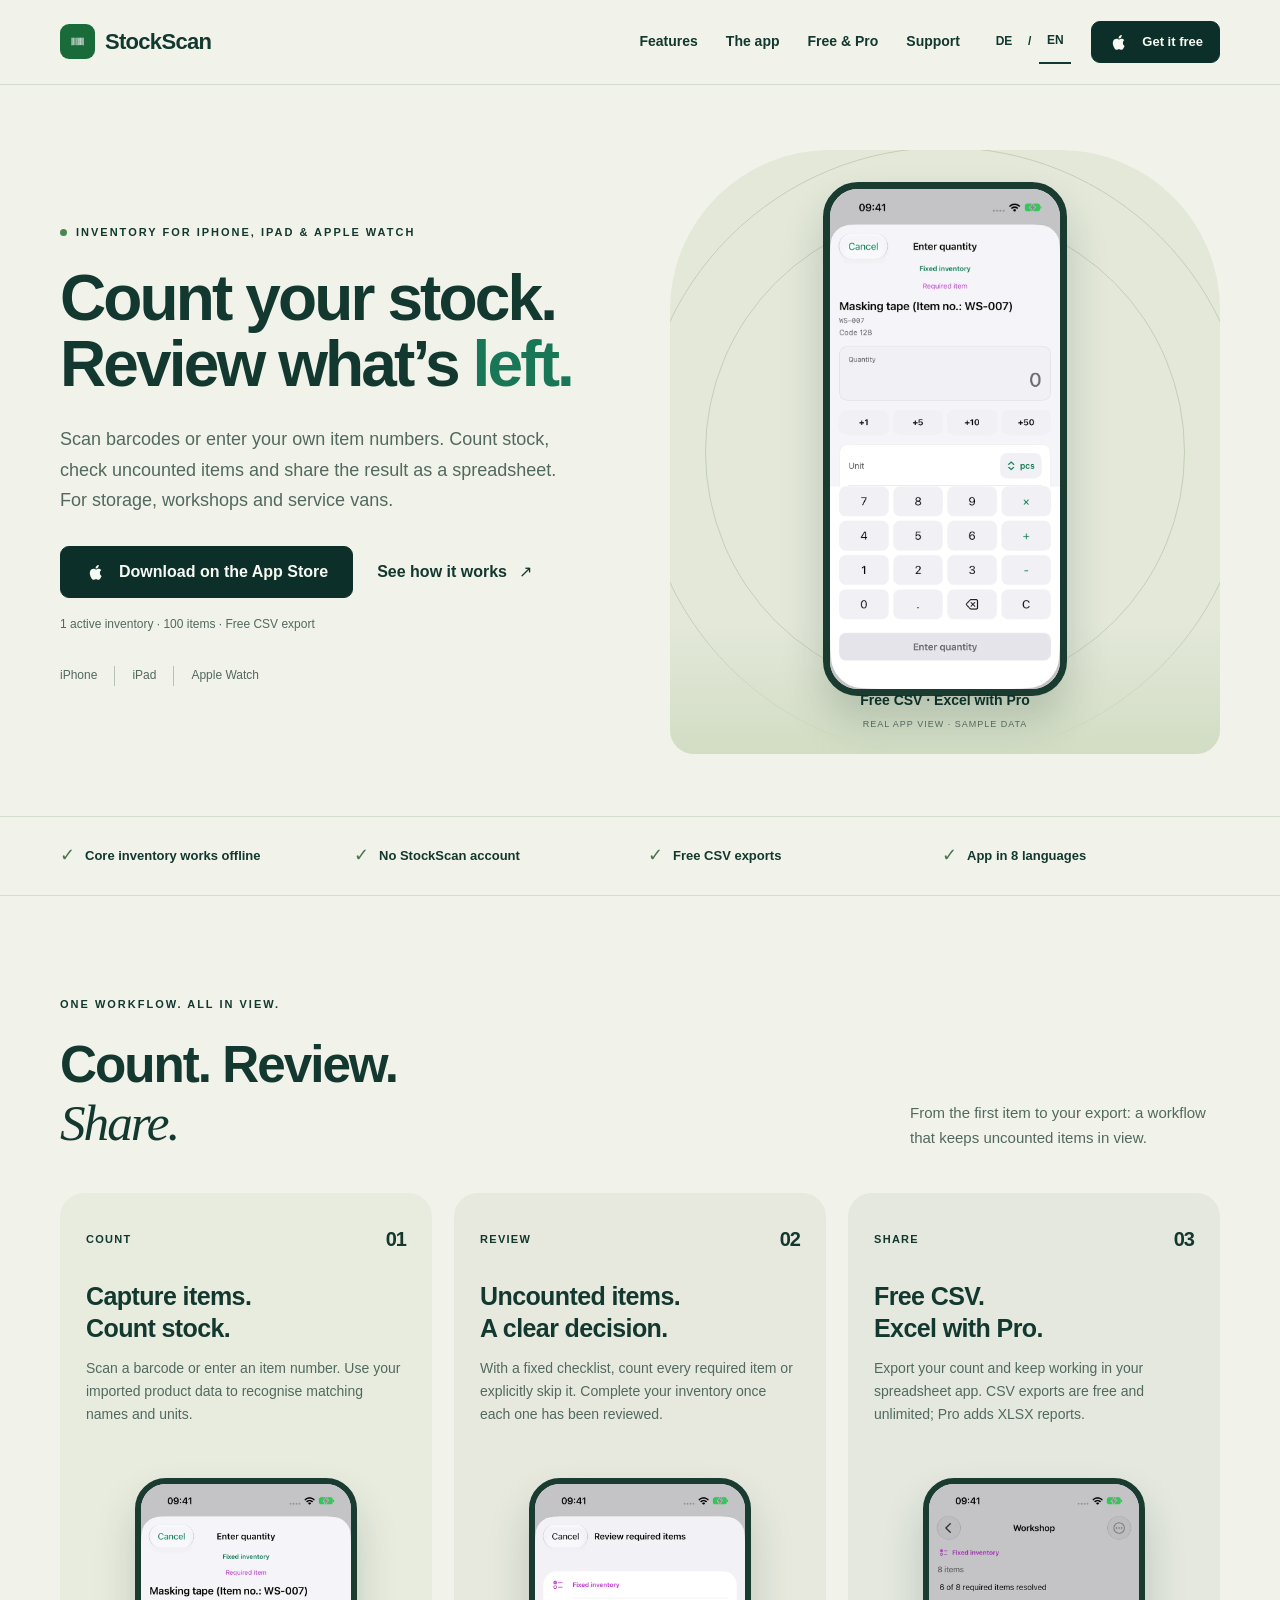
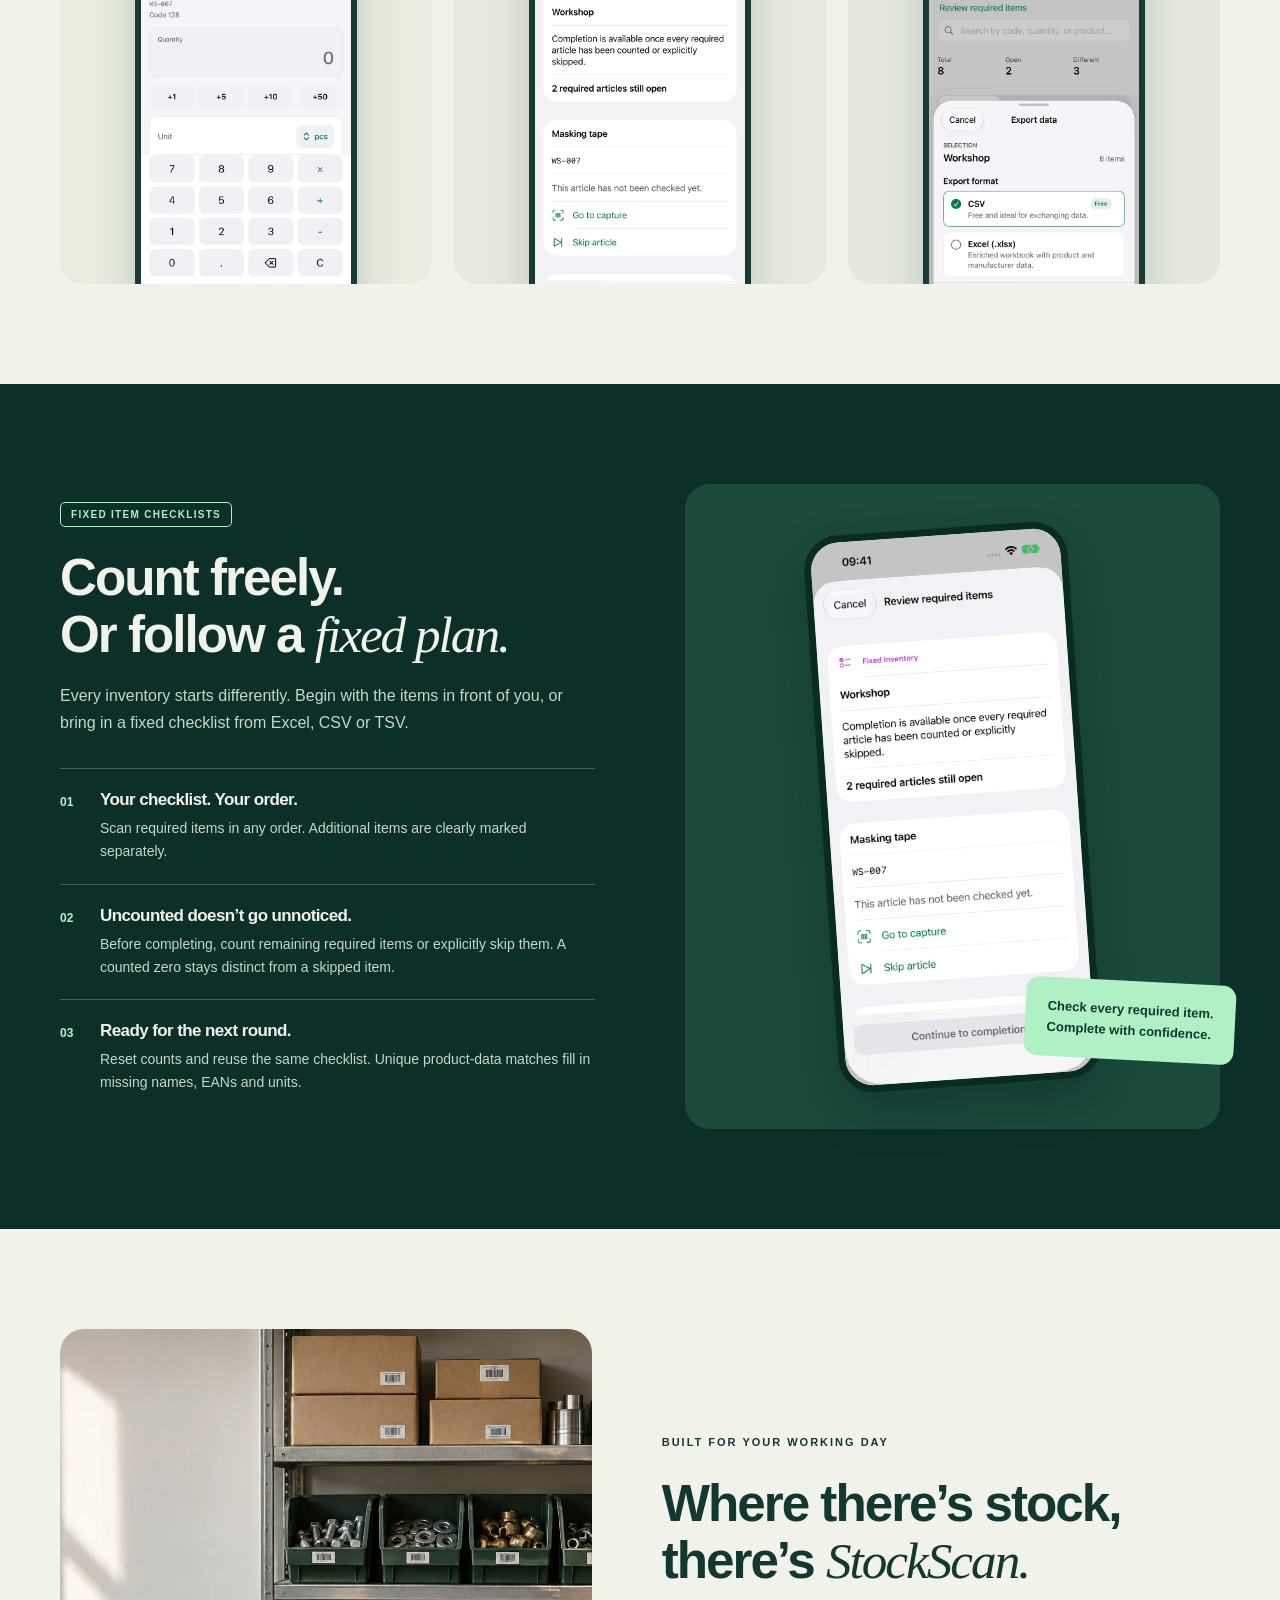
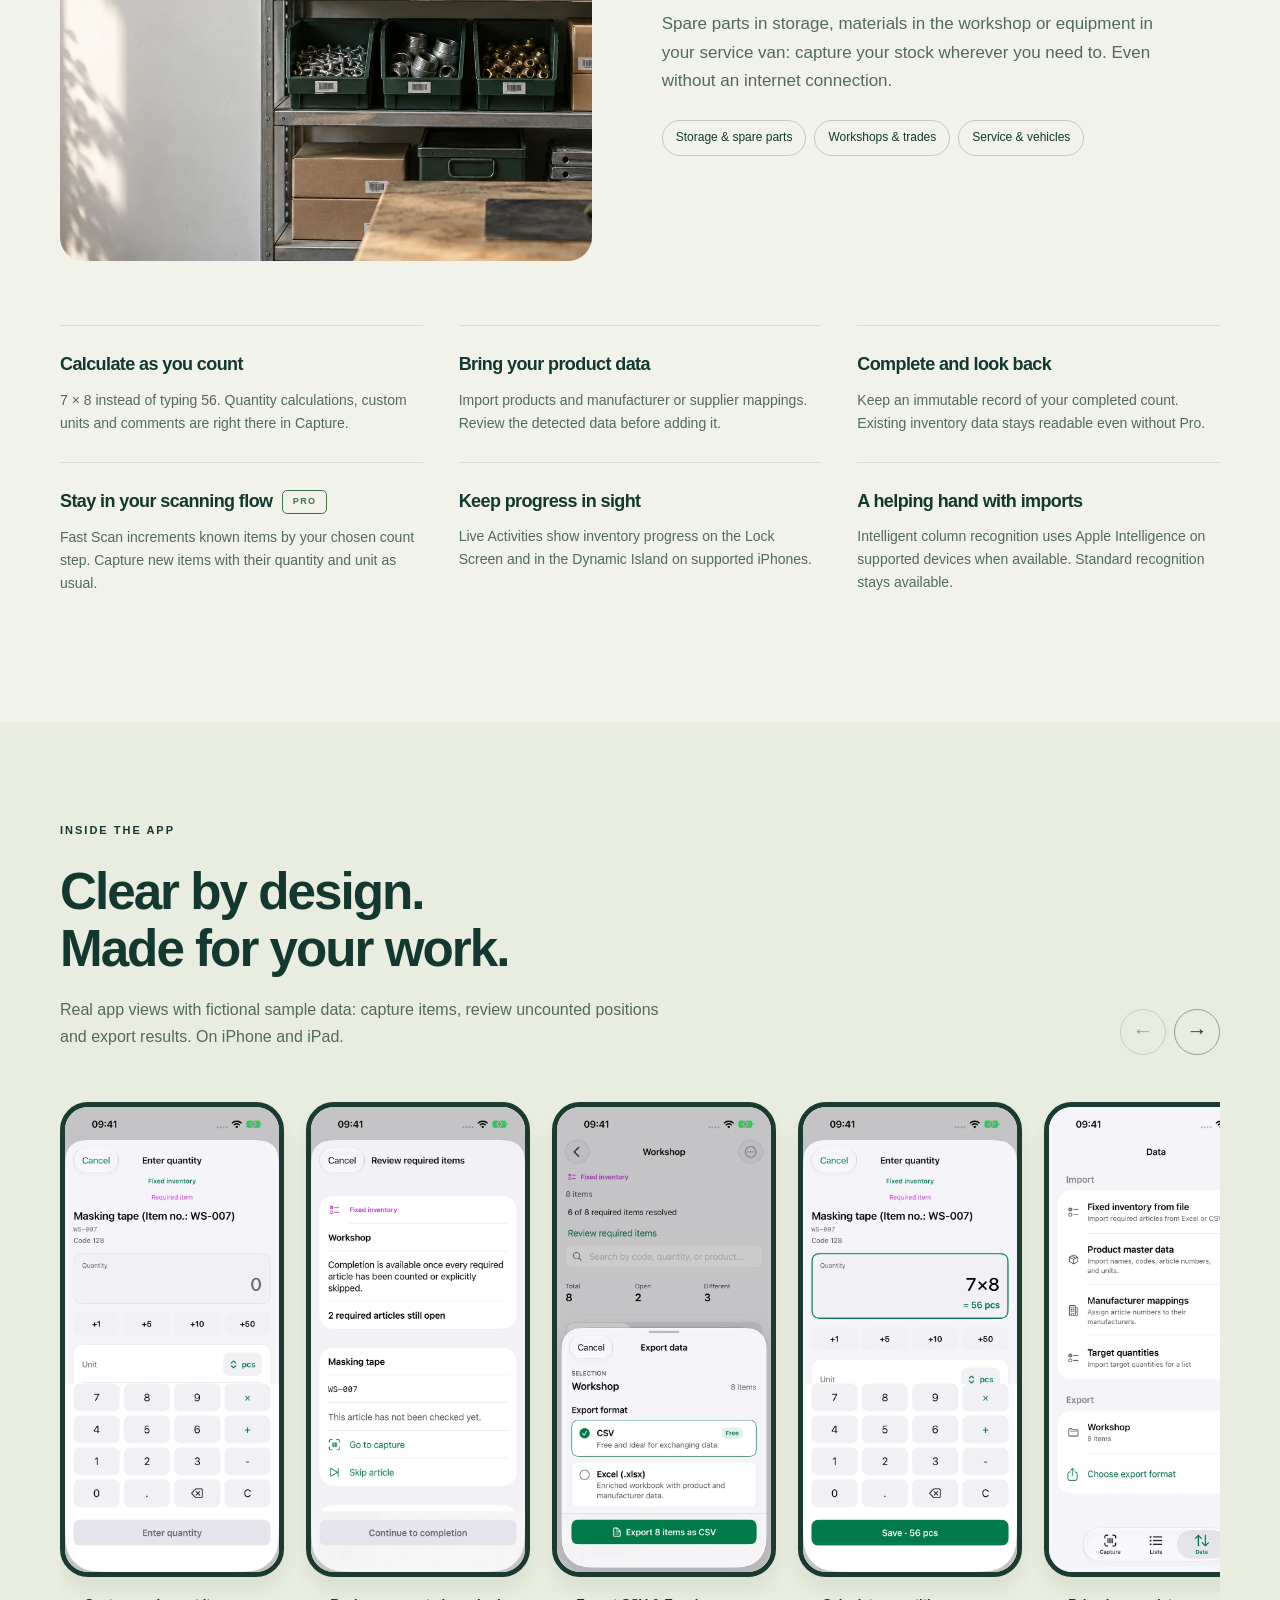
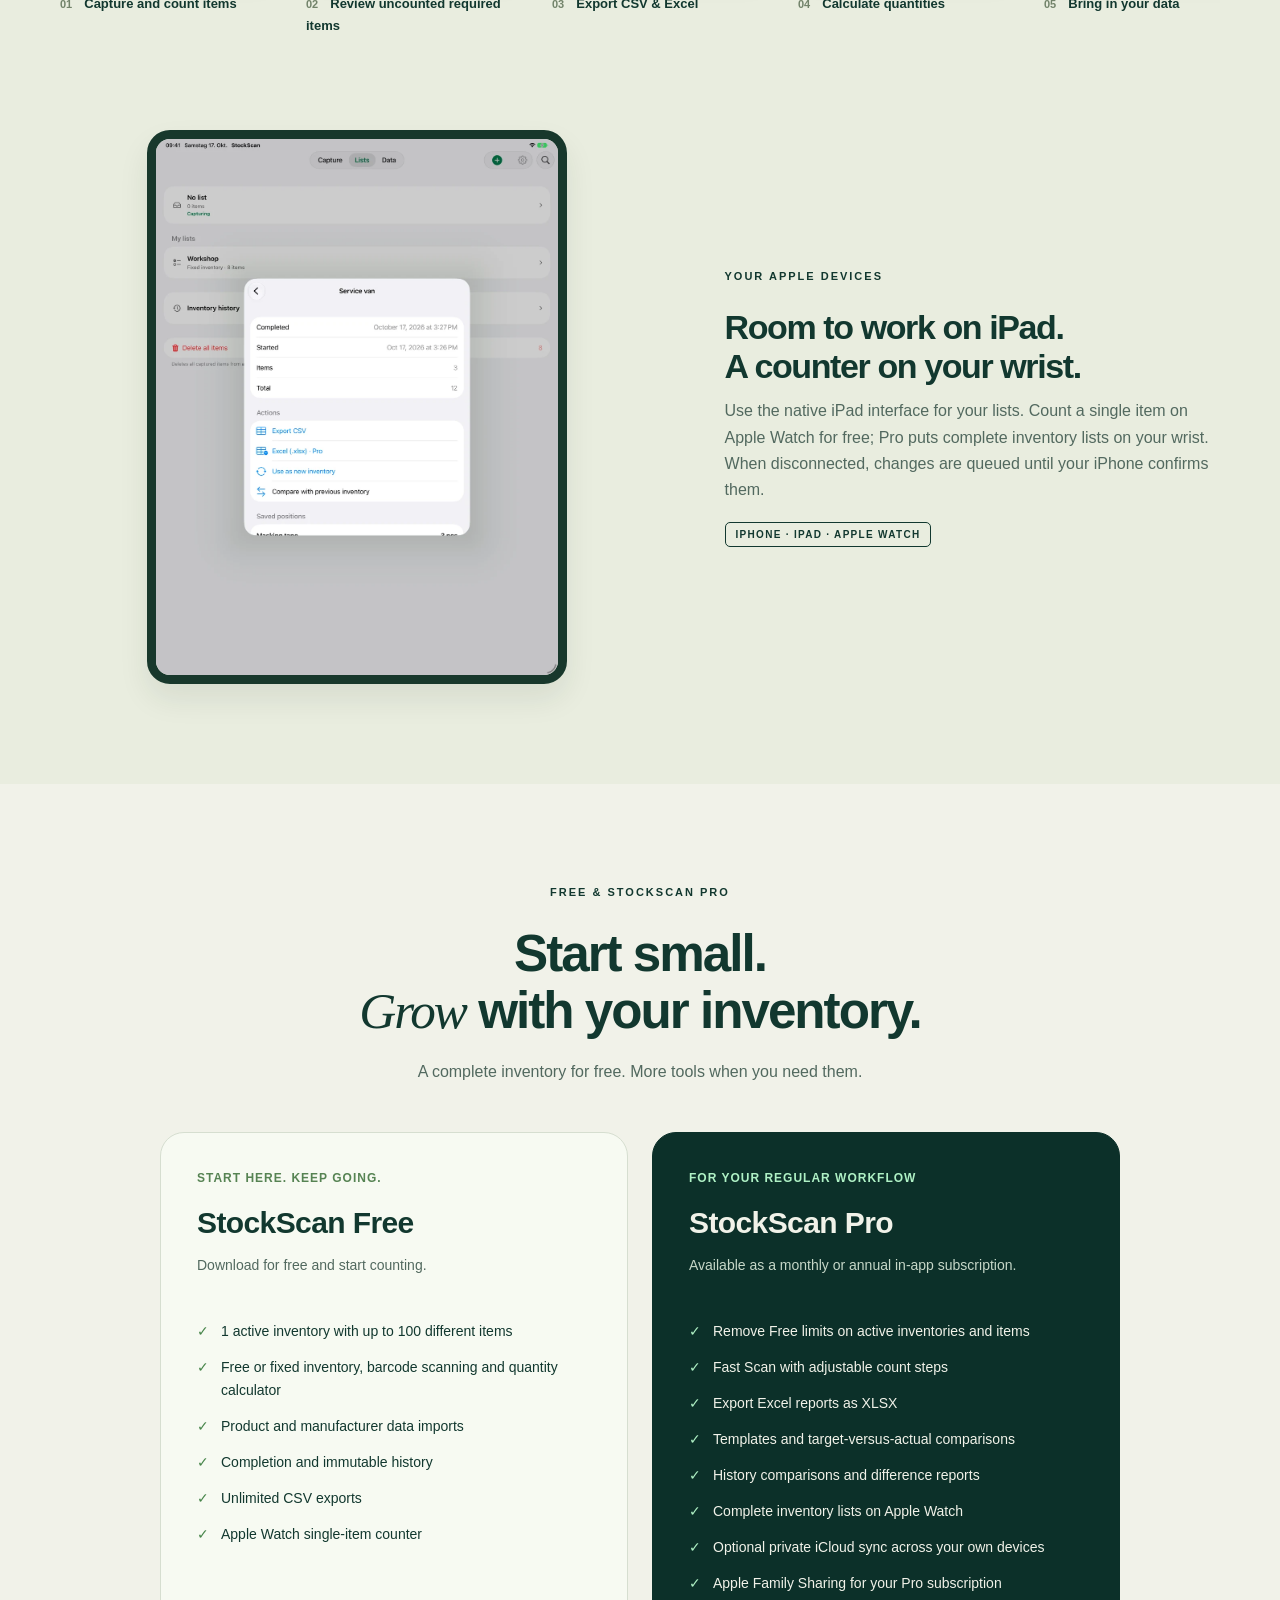
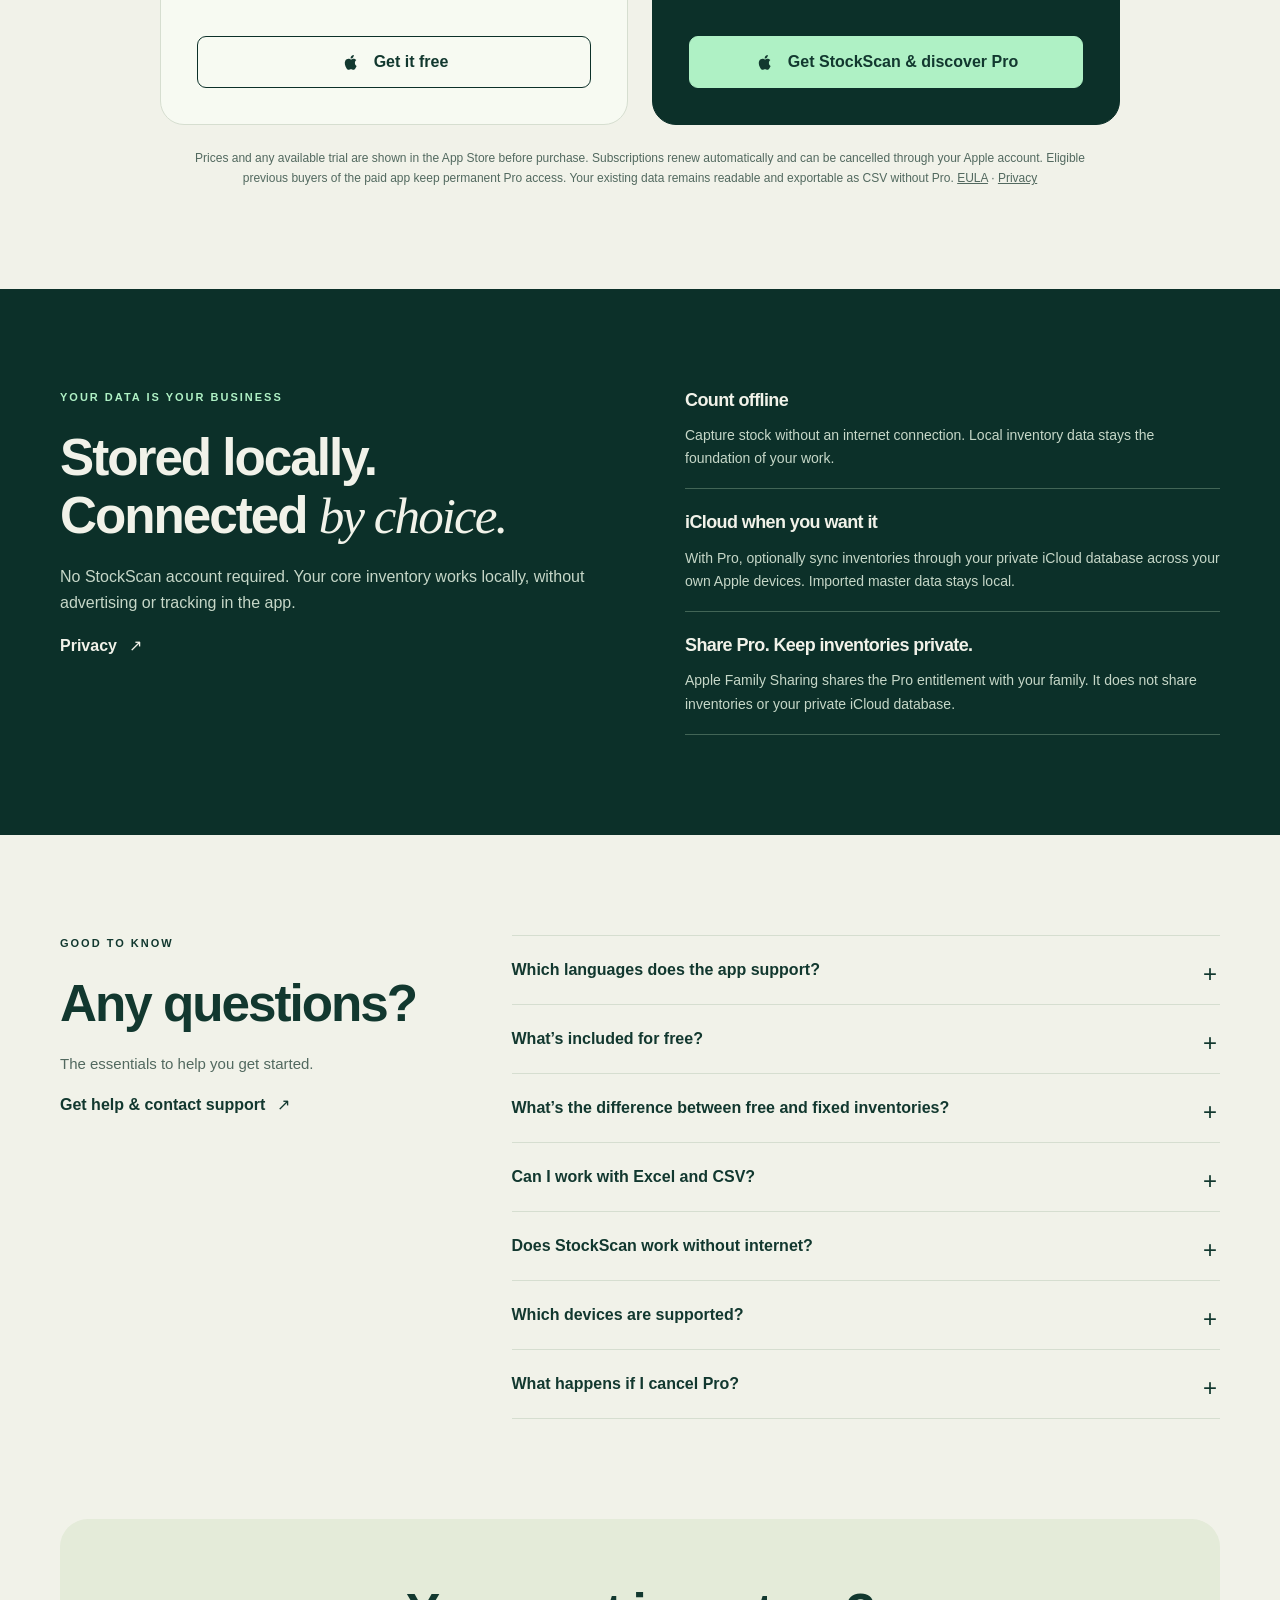
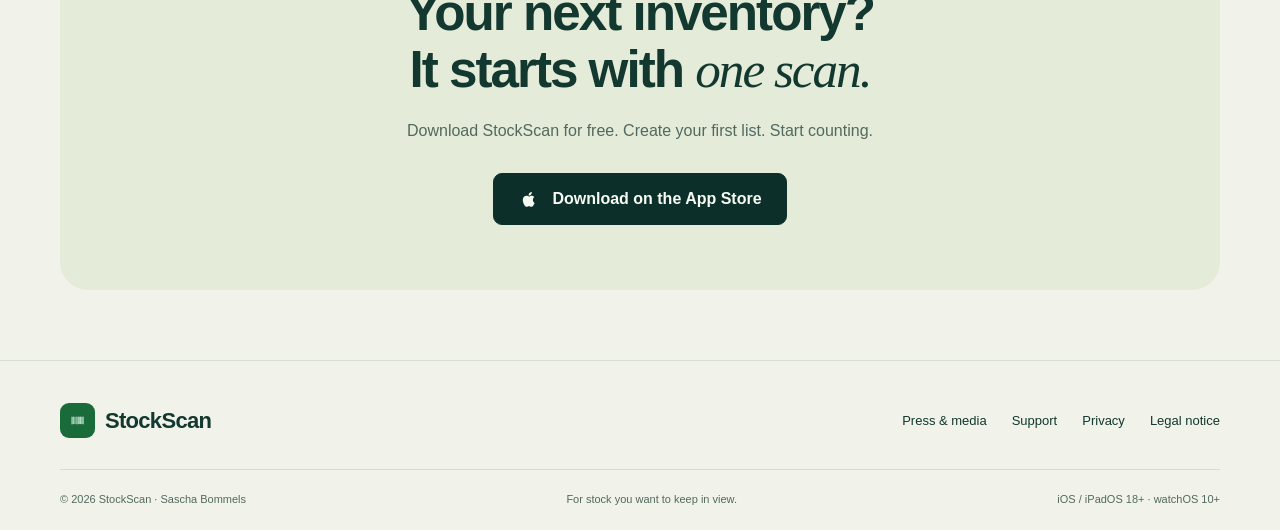
==== commit bfcb6b73: "Refresh website with current StockScan marketing material" ====
--- a/en/index.html
+++ b/en/index.html
@@ -1,24 +1,24 @@
 <!doctype html>
 <html lang="en" class="no-js"><head>
 <meta charset="utf-8"><meta name="viewport" content="width=device-width, initial-scale=1">
-<title>StockScan – Your inventory. Clearly in view.</title><meta name="description" content="Scan barcodes, count quantities and complete inventories. Free and fixed inventories, free CSV export and Pro with Excel, Watch lists and private iCloud sync.">
-<meta name="theme-color" content="#103e31"><meta name="apple-itunes-app" content="app-id=6760256901">
+<title>StockScan – Count stock. Export CSV &amp; Excel.</title><meta name="description" content="Count stock, review uncounted items and share your results. Inventory for iPhone, iPad and Apple Watch. Free CSV exports, Excel reports with Pro.">
+<meta name="theme-color" content="#0c3029"><meta name="apple-itunes-app" content="app-id=6760256901">
 <link rel="canonical" href="https://nature0ne.github.io/stockscan-website/en/"><link rel="alternate" hreflang="de" href="https://nature0ne.github.io/stockscan-website/"><link rel="alternate" hreflang="en" href="https://nature0ne.github.io/stockscan-website/en/"><link rel="alternate" hreflang="x-default" href="https://nature0ne.github.io/stockscan-website/">
-<meta property="og:type" content="website"><meta property="og:site_name" content="StockScan"><meta property="og:title" content="StockScan – Your inventory. Clearly in view."><meta property="og:description" content="Scan barcodes, count quantities and complete inventories. Free and fixed inventories, free CSV export and Pro with Excel, Watch lists and private iCloud sync."><meta property="og:url" content="https://nature0ne.github.io/stockscan-website/en/"><meta property="og:locale" content="en_US"><meta property="og:image" content="https://nature0ne.github.io/stockscan-website/assets/marketing/social-en.jpg"><meta property="og:image:width" content="1200"><meta property="og:image:height" content="630"><meta property="og:image:alt" content="StockScan – Your inventory. Clearly in view."><meta name="twitter:card" content="summary_large_image">
+<meta property="og:type" content="website"><meta property="og:site_name" content="StockScan"><meta property="og:title" content="StockScan – Count stock. Export CSV &amp; Excel."><meta property="og:description" content="Count stock, review uncounted items and share your results. Inventory for iPhone, iPad and Apple Watch. Free CSV exports, Excel reports with Pro."><meta property="og:url" content="https://nature0ne.github.io/stockscan-website/en/"><meta property="og:locale" content="en_US"><meta property="og:image" content="https://nature0ne.github.io/stockscan-website/assets/marketing/social-en.jpg"><meta property="og:image:width" content="1200"><meta property="og:image:height" content="630"><meta property="og:image:alt" content="StockScan – Count stock. Export CSV &amp; Excel."><meta name="twitter:card" content="summary_large_image">
 <link rel="icon" type="image/png" href="../img/icon.png"><link rel="apple-touch-icon" href="../img/icon.png"><link rel="stylesheet" href="../assets/site.css"><script defer src="../assets/site.js"></script>
-<script type="application/ld+json">{"@context": "https://schema.org", "@type": "SoftwareApplication", "name": "StockScan", "applicationCategory": "BusinessApplication", "operatingSystem": "iOS 18, iPadOS 18, watchOS 10", "url": "https://nature0ne.github.io/stockscan-website/", "downloadUrl": "https://apps.apple.com/app/id6760256901", "description": "Scan barcodes, count quantities and complete inventories. Free and fixed inventories, free CSV export and Pro with Excel, Watch lists and private iCloud sync.", "inLanguage": "en", "image": "https://nature0ne.github.io/stockscan-website/img/icon.png"}</script>
+<script type="application/ld+json">{"@context": "https://schema.org", "@type": "SoftwareApplication", "name": "StockScan", "applicationCategory": "BusinessApplication", "operatingSystem": "iOS 18, iPadOS 18, watchOS 10", "url": "https://nature0ne.github.io/stockscan-website/", "downloadUrl": "https://apps.apple.com/app/id6760256901", "description": "Count stock, review uncounted items and share your results. Inventory for iPhone, iPad and Apple Watch. Free CSV exports, Excel reports with Pro.", "inLanguage": "en", "image": "https://nature0ne.github.io/stockscan-website/img/icon.png"}</script>
 </head><body><a href="#main" class="skip">Skip to content</a>
 <header class="site-header"><nav class="nav wrap" aria-label="Main navigation"><a class="brand" href="index.html"><img src="../img/icon.png" alt="" width="35" height="35">StockScan</a><div class="nav-links"><a href="#features">Features</a><a href="#screenshots">The app</a><a href="#pro">Free & Pro</a><a href="support.html">Support</a></div><div class="nav-actions"><div class="languages" aria-label="Language"><a href="../index.html" lang="de" hreflang="de"  aria-label="Deutsch">DE</a><span aria-hidden="true">/</span><a href="index.html" lang="en" hreflang="en" aria-current="page" aria-label="English">EN</a></div><a class="button small" href="https://apps.apple.com/app/id6760256901"><svg viewBox="0 0 24 24" fill="currentColor" aria-hidden="true"><path d="M17.9 12.8c0-2 1.6-3 1.7-3.1-1-1.5-2.6-1.7-3.2-1.7-1.4-.1-2.7.9-3.4.9-.7 0-1.7-.9-2.8-.8-1.5 0-2.9.9-3.7 2.2-1.6 2.7-.4 6.7 1.1 8.9.7 1.1 1.6 2.3 2.7 2.2 1.1 0 1.5-.7 2.9-.7 1.3 0 1.7.7 2.9.7 1.2 0 1.9-1.1 2.6-2.2.8-1.2 1.1-2.4 1.2-2.5-.1 0-2.1-.8-2.1-3.9zM15.6 6.5c.6-.8 1.1-1.9 1-3-.9.1-2.1.6-2.8 1.4-.6.7-1.2 1.8-1 2.9 1 .1 2.1-.5 2.8-1.3z"/></svg><span>Get it free</span></a></div><div class="mobile-nav"><a href="#features">Features</a><a href="#screenshots">The app</a><a href="#pro">Free & Pro</a><a href="support.html">Support</a></div></nav></header>
 <main id="main">
-<section class="hero wrap" aria-labelledby="hero-title"><div class="hero-copy"><span class="eyebrow dot">Inventory for iPhone, iPad & Apple Watch</span><h1 id="hero-title">Your inventory.<br>Clearly <em>in view.</em></h1><p class="lead">From the first scan to your finished report. Count what’s there. See what’s missing. Turn your stock into a list that makes sense.</p><div class="hero-actions"><a class="button " href="https://apps.apple.com/app/id6760256901"><svg viewBox="0 0 24 24" fill="currentColor" aria-hidden="true"><path d="M17.9 12.8c0-2 1.6-3 1.7-3.1-1-1.5-2.6-1.7-3.2-1.7-1.4-.1-2.7.9-3.4.9-.7 0-1.7-.9-2.8-.8-1.5 0-2.9.9-3.7 2.2-1.6 2.7-.4 6.7 1.1 8.9.7 1.1 1.6 2.3 2.7 2.2 1.1 0 1.5-.7 2.9-.7 1.3 0 1.7.7 2.9.7 1.2 0 1.9-1.1 2.6-2.2.8-1.2 1.1-2.4 1.2-2.5-.1 0-2.1-.8-2.1-3.9zM15.6 6.5c.6-.8 1.1-1.9 1-3-.9.1-2.1.6-2.8 1.4-.6.7-1.2 1.8-1 2.9 1 .1 2.1-.5 2.8-1.3z"/></svg><span>Download on the App Store</span></a><a class="text-link" href="#features">See how it works <span aria-hidden="true">↗</span></a></div><p class="micro">1 active inventory · 100 items · Free CSV export</p><div class="devices"><span>iPhone</span><span>iPad</span><span>Apple Watch</span></div></div><div class="hero-art"><div class="orbit" aria-hidden="true"></div><div class="orbit two" aria-hidden="true"></div><div class="hero-chip top"><strong>Count freely. Or follow a plan.</strong>Your stock. Your workflow.</div><div class="phone hero-phone"><img src="../assets/screens/iphone-en-01-inventory.webp" width="660" height="1435" fetchpriority="high" alt="StockScan: Inventory at a glance"></div><div class="hero-chip bottom"><span class="chip-check" aria-hidden="true">✓</span><div><strong>Counted. Ready to share.</strong>Free CSV · Excel with Pro</div></div><span class="art-note">REAL APP VIEW · SAMPLE DATA</span></div></section>
-<div class="benefit-strip"><div class="wrap benefits"><span><b aria-hidden="true">✓</b>Core inventory works offline</span><span><b aria-hidden="true">✓</b>No StockScan account</span><span><b aria-hidden="true">✓</b>Free CSV exports</span><span><b aria-hidden="true">✓</b>English & German</span></div></div>
-<section id="features" class="section wrap"><div class="section-head"><div><span class="eyebrow">One workflow. All in view.</span><h2>Less paperwork.<br>More <em>clarity.</em></h2></div><p>Three clear workspaces take you through your inventory: Capture, Lists and Data.</p></div><div class="workflow-grid"><article class="workflow-card"><div class="step-label"><span>Capture</span><b>01</b></div><h3>Scan the code.<br>Add the quantity.</h3><p>Scan a barcode or enter an item number. Calculate packs right in the app and save quantity, unit and comment.</p><div class="phone"><img src="../assets/screens/iphone-en-02-quantity.webp" width="660" height="1435" loading="lazy" alt="StockScan: Calculate quantities"></div></article><article class="workflow-card"><div class="step-label"><span>Lists</span><b>02</b></div><h3>All counted?<br>See for yourself.</h3><p>Organise your stock. Fixed checklists show what’s still open; Pro adds target-versus-actual comparisons.</p><div class="phone"><img src="../assets/screens/iphone-en-01-inventory.webp" width="660" height="1435" loading="lazy" alt="StockScan: Inventory at a glance"></div></article><article class="workflow-card"><div class="step-label"><span>Data</span><b>03</b></div><h3>Your results.<br>Ready for work.</h3><p>Import product data, complete your inventory and share a report. CSV is free; enriched Excel reports come with Pro.</p><div class="phone"><img src="../assets/screens/iphone-en-05-export.webp" width="660" height="1435" loading="lazy" alt="StockScan: Export CSV &amp; Excel"></div></article></div></section>
-<section class="dark-section"><div class="section wrap new-layout"><div class="new-copy"><span class="tag">New in 1.4</span><h2>Count freely.<br>Or follow a <em>fixed plan.</em></h2><p>Every inventory starts differently. Begin with the items in front of you, or bring in a fixed checklist from Excel, CSV or TSV.</p><div class="detail-list"><div class="detail-row"><b>01</b><div><h3>Your checklist. Your order.</h3><p>Scan required items in any order. Additional items are clearly marked separately.</p></div></div><div class="detail-row"><b>02</b><div><h3>Uncounted doesn’t go unnoticed.</h3><p>Before completing, count remaining required items or explicitly skip them. A counted zero stays distinct from a skipped item.</p></div></div><div class="detail-row"><b>03</b><div><h3>Ready for the next round.</h3><p>Reset counts and reuse the same checklist. Unique product-data matches fill in missing names, EANs and units.</p></div></div></div></div><div class="new-art"><div class="phone"><img src="../assets/screens/iphone-en-03-review.webp" width="660" height="1435" loading="lazy" alt="StockScan: Review required items"></div><div class="note">Check every required item.<br>Complete with confidence.</div></div></div></section>
-<section class="section wrap"><div class="workspace"><img class="workspace-photo" src="../assets/workshop.webp" width="1536" height="1024" loading="lazy" alt="Workshop shelves with green parts bins and material boxes; illustrative AI image"><div class="workspace-copy"><span class="eyebrow">Built for your working day</span><h2>Where there’s stock,<br>there’s <em>StockScan.</em></h2><p class="lead">Spare parts in storage, materials in the workshop or equipment in your service van: capture your stock wherever you need to. Even without an internet connection.</p><div class="pill-row"><span class="pill">Storage & spare parts</span><span class="pill">Workshops & trades</span><span class="pill">Service & vehicles</span></div></div></div><div class="feature-grid"><article class="feature"><h3>Calculate as you count </h3><p>7 × 8 instead of typing 56. Quantity calculations, custom units and comments are right there in Capture.</p></article><article class="feature"><h3>Bring your product data </h3><p>Import products and manufacturer or supplier mappings. Review the detected data before adding it.</p></article><article class="feature"><h3>Complete and look back </h3><p>Keep an immutable record of your completed count. Existing inventory data stays readable even without Pro.</p></article><article class="feature"><h3>Stay in your scanning flow <span class=tag>Pro</span></h3><p>Fast Scan adds repeat counting and configurable count steps for your packs.</p></article><article class="feature"><h3>Keep progress in sight </h3><p>Live Activities show inventory progress on the Lock Screen and in the Dynamic Island on supported iPhones.</p></article><article class="feature"><h3>A helping hand with imports </h3><p>Intelligent column recognition uses Apple Intelligence on supported devices when available. Standard recognition stays available.</p></article></div></section>
-<section id="screenshots" class="gallery-section"><div class="section wrap"><span class="eyebrow">Inside the app</span><h2>Clear by design.<br>Made for your work.</h2><div class="gallery-head"><p>Real views of StockScan 1.4 with workshop sample data. On iPhone and iPad.</p><div class="gallery-nav"><button type="button" data-previous aria-label="Previous app view" aria-controls="app-gallery">←</button><button type="button" data-next aria-label="Next app view" aria-controls="app-gallery">→</button></div></div><div id="app-gallery" class="gallery" data-gallery tabindex="0" role="region" aria-label="App views"><figure><div class="phone"><img src="../assets/screens/iphone-en-01-inventory.webp" width="660" height="1435" loading="lazy" alt="StockScan: Inventory at a glance"></div><figcaption><span>01</span>Inventory at a glance</figcaption></figure><figure><div class="phone"><img src="../assets/screens/iphone-en-02-quantity.webp" width="660" height="1435" loading="lazy" alt="StockScan: Calculate quantities"></div><figcaption><span>02</span>Calculate quantities</figcaption></figure><figure><div class="phone"><img src="../assets/screens/iphone-en-03-review.webp" width="660" height="1435" loading="lazy" alt="StockScan: Review required items"></div><figcaption><span>03</span>Review required items</figcaption></figure><figure><div class="phone"><img src="../assets/screens/iphone-en-04-data.webp" width="660" height="1435" loading="lazy" alt="StockScan: Bring in your data"></div><figcaption><span>04</span>Bring in your data</figcaption></figure><figure><div class="phone"><img src="../assets/screens/iphone-en-05-export.webp" width="660" height="1435" loading="lazy" alt="StockScan: Export CSV &amp; Excel"></div><figcaption><span>05</span>Export CSV & Excel</figcaption></figure><figure><div class="phone"><img src="../assets/screens/iphone-en-06-lists.webp" width="660" height="1435" loading="lazy" alt="StockScan: Organise inventories"></div><figcaption><span>06</span>Organise inventories</figcaption></figure></div><div class="ipad-row"><div class="ipad"><img src="../assets/screens/ipad-en-06-lists.webp" width="1000" height="1333" loading="lazy" alt="StockScan: Organise inventories"></div><div class="ipad-copy"><span class="eyebrow">Your Apple devices</span><h3>Room to work on iPad.<br>A counter on your wrist.</h3><p>Use the native iPad interface for your lists. Count a single item on Apple Watch for free; Pro puts complete inventory lists on your wrist. When disconnected, changes are queued until your iPhone confirms them.</p><span class="tag">iPhone · iPad · Apple Watch</span></div></div></div></section>
-<section id="pro" class="section wrap"><div class="pricing-head"><span class="eyebrow">Free & StockScan Pro</span><h2>Start small.<br><em>Grow</em> with your inventory.</h2><p>A complete inventory for free. More tools when you need them.</p></div><div class="pricing-grid"><article class="price-card free"><span class="kicker">Start here. Keep going.</span><h3>StockScan Free</h3><p>Download for free and start counting.</p><ul><li>1 active inventory with up to 100 different items</li><li>Free or fixed inventory, barcode scanning and quantity calculator</li><li>Product and manufacturer data imports</li><li>Completion and immutable history</li><li>Unlimited CSV exports</li><li>Apple Watch single-item counter</li></ul><a class="button outline" href="https://apps.apple.com/app/id6760256901"><svg viewBox="0 0 24 24" fill="currentColor" aria-hidden="true"><path d="M17.9 12.8c0-2 1.6-3 1.7-3.1-1-1.5-2.6-1.7-3.2-1.7-1.4-.1-2.7.9-3.4.9-.7 0-1.7-.9-2.8-.8-1.5 0-2.9.9-3.7 2.2-1.6 2.7-.4 6.7 1.1 8.9.7 1.1 1.6 2.3 2.7 2.2 1.1 0 1.5-.7 2.9-.7 1.3 0 1.7.7 2.9.7 1.2 0 1.9-1.1 2.6-2.2.8-1.2 1.1-2.4 1.2-2.5-.1 0-2.1-.8-2.1-3.9zM15.6 6.5c.6-.8 1.1-1.9 1-3-.9.1-2.1.6-2.8 1.4-.6.7-1.2 1.8-1 2.9 1 .1 2.1-.5 2.8-1.3z"/></svg><span>Get it free</span></a></article><article class="price-card pro"><span class="kicker">For your regular workflow</span><h3>StockScan Pro</h3><p>Available as a monthly or annual in-app subscription.</p><ul><li>Unlimited active inventories and items</li><li>Fast Scan with adjustable count steps</li><li>Enriched XLSX exports</li><li>Templates and target-versus-actual comparisons</li><li>History comparisons and difference reports</li><li>Complete inventory lists on Apple Watch</li><li>Optional private iCloud sync across your own devices</li><li>Apple Family Sharing for your Pro subscription</li></ul><a class="button light" href="https://apps.apple.com/app/id6760256901"><svg viewBox="0 0 24 24" fill="currentColor" aria-hidden="true"><path d="M17.9 12.8c0-2 1.6-3 1.7-3.1-1-1.5-2.6-1.7-3.2-1.7-1.4-.1-2.7.9-3.4.9-.7 0-1.7-.9-2.8-.8-1.5 0-2.9.9-3.7 2.2-1.6 2.7-.4 6.7 1.1 8.9.7 1.1 1.6 2.3 2.7 2.2 1.1 0 1.5-.7 2.9-.7 1.3 0 1.7.7 2.9.7 1.2 0 1.9-1.1 2.6-2.2.8-1.2 1.1-2.4 1.2-2.5-.1 0-2.1-.8-2.1-3.9zM15.6 6.5c.6-.8 1.1-1.9 1-3-.9.1-2.1.6-2.8 1.4-.6.7-1.2 1.8-1 2.9 1 .1 2.1-.5 2.8-1.3z"/></svg><span>Get StockScan & discover Pro</span></a></article></div><p class="pricing-note">Prices and any available trial are shown in the App Store before purchase. Subscriptions renew automatically and can be cancelled through your Apple account. Previous buyers of the paid app keep permanent Pro access. Your existing data remains readable and exportable as CSV without Pro. <a href="https://www.apple.com/legal/internet-services/itunes/dev/stdeula/">EULA</a> · <a href="privacy.html">Privacy</a></p></section>
+<section class="hero wrap" aria-labelledby="hero-title"><div class="hero-copy"><span class="eyebrow dot">Inventory for iPhone, iPad & Apple Watch</span><h1 id="hero-title">Count your stock.<br>Review what’s <em>left.</em></h1><p class="lead">Scan barcodes or enter your own item numbers. Count stock, check uncounted items and share the result as a spreadsheet. For storage, workshops and service vans.</p><div class="hero-actions"><a class="button " href="https://apps.apple.com/app/id6760256901"><svg viewBox="0 0 24 24" fill="currentColor" aria-hidden="true"><path d="M17.9 12.8c0-2 1.6-3 1.7-3.1-1-1.5-2.6-1.7-3.2-1.7-1.4-.1-2.7.9-3.4.9-.7 0-1.7-.9-2.8-.8-1.5 0-2.9.9-3.7 2.2-1.6 2.7-.4 6.7 1.1 8.9.7 1.1 1.6 2.3 2.7 2.2 1.1 0 1.5-.7 2.9-.7 1.3 0 1.7.7 2.9.7 1.2 0 1.9-1.1 2.6-2.2.8-1.2 1.1-2.4 1.2-2.5-.1 0-2.1-.8-2.1-3.9zM15.6 6.5c.6-.8 1.1-1.9 1-3-.9.1-2.1.6-2.8 1.4-.6.7-1.2 1.8-1 2.9 1 .1 2.1-.5 2.8-1.3z"/></svg><span>Download on the App Store</span></a><a class="text-link" href="#features">See how it works <span aria-hidden="true">↗</span></a></div><p class="micro">1 active inventory · 100 items · Free CSV export</p><div class="devices"><span>iPhone</span><span>iPad</span><span>Apple Watch</span></div></div><div class="hero-art"><div class="orbit" aria-hidden="true"></div><div class="orbit two" aria-hidden="true"></div><div class="phone hero-phone"><img src="../assets/screens/iphone-en-01-inventory.webp" width="660" height="1435" fetchpriority="high" alt="StockScan: Capture and count items"></div><div class="hero-caption"><strong>Free CSV · Excel with Pro</strong><span>REAL APP VIEW · SAMPLE DATA</span></div></div></section>
+<div class="benefit-strip"><div class="wrap benefits"><span><b aria-hidden="true">✓</b>Core inventory works offline</span><span><b aria-hidden="true">✓</b>No StockScan account</span><span><b aria-hidden="true">✓</b>Free CSV exports</span><span><b aria-hidden="true">✓</b>App in 8 languages</span></div></div>
+<section id="features" class="section wrap"><div class="section-head"><div><span class="eyebrow">One workflow. All in view.</span><h2>Count. Review.<br><em>Share.</em></h2></div><p>From the first item to your export: a workflow that keeps uncounted items in view.</p></div><div class="workflow-grid"><article class="workflow-card"><div class="step-label"><span>Count</span><b>01</b></div><h3>Capture items.<br>Count stock.</h3><p>Scan a barcode or enter an item number. Use your imported product data to recognise matching names and units.</p><div class="phone"><img src="../assets/screens/iphone-en-01-inventory.webp" width="660" height="1435" loading="lazy" alt="StockScan: Capture and count items"></div></article><article class="workflow-card"><div class="step-label"><span>Review</span><b>02</b></div><h3>Uncounted items.<br>A clear decision.</h3><p>With a fixed checklist, count every required item or explicitly skip it. Complete your inventory once each one has been reviewed.</p><div class="phone"><img src="../assets/screens/iphone-en-03-review.webp" width="660" height="1435" loading="lazy" alt="StockScan: Review uncounted required items"></div></article><article class="workflow-card"><div class="step-label"><span>Share</span><b>03</b></div><h3>Free CSV.<br>Excel with Pro.</h3><p>Export your count and keep working in your spreadsheet app. CSV exports are free and unlimited; Pro adds XLSX reports.</p><div class="phone"><img src="../assets/screens/iphone-en-05-export.webp" width="660" height="1435" loading="lazy" alt="StockScan: Export CSV &amp; Excel"></div></article></div></section>
+<section class="dark-section"><div class="section wrap new-layout"><div class="new-copy"><span class="tag">Fixed item checklists</span><h2>Count freely.<br>Or follow a <em>fixed plan.</em></h2><p>Every inventory starts differently. Begin with the items in front of you, or bring in a fixed checklist from Excel, CSV or TSV.</p><div class="detail-list"><div class="detail-row"><b>01</b><div><h3>Your checklist. Your order.</h3><p>Scan required items in any order. Additional items are clearly marked separately.</p></div></div><div class="detail-row"><b>02</b><div><h3>Uncounted doesn’t go unnoticed.</h3><p>Before completing, count remaining required items or explicitly skip them. A counted zero stays distinct from a skipped item.</p></div></div><div class="detail-row"><b>03</b><div><h3>Ready for the next round.</h3><p>Reset counts and reuse the same checklist. Unique product-data matches fill in missing names, EANs and units.</p></div></div></div></div><div class="new-art"><div class="phone"><img src="../assets/screens/iphone-en-03-review.webp" width="660" height="1435" loading="lazy" alt="StockScan: Review uncounted required items"></div><div class="note">Check every required item.<br>Complete with confidence.</div></div></div></section>
+<section class="section wrap"><div class="workspace"><img class="workspace-photo" src="../assets/workshop.webp" width="1536" height="1024" loading="lazy" alt="Workshop shelves with green parts bins and material boxes; illustrative AI image"><div class="workspace-copy"><span class="eyebrow">Built for your working day</span><h2>Where there’s stock,<br>there’s <em>StockScan.</em></h2><p class="lead">Spare parts in storage, materials in the workshop or equipment in your service van: capture your stock wherever you need to. Even without an internet connection.</p><div class="pill-row"><span class="pill">Storage & spare parts</span><span class="pill">Workshops & trades</span><span class="pill">Service & vehicles</span></div></div></div><div class="feature-grid"><article class="feature"><h3>Calculate as you count </h3><p>7 × 8 instead of typing 56. Quantity calculations, custom units and comments are right there in Capture.</p></article><article class="feature"><h3>Bring your product data </h3><p>Import products and manufacturer or supplier mappings. Review the detected data before adding it.</p></article><article class="feature"><h3>Complete and look back </h3><p>Keep an immutable record of your completed count. Existing inventory data stays readable even without Pro.</p></article><article class="feature"><h3>Stay in your scanning flow <span class=tag>Pro</span></h3><p>Fast Scan increments known items by your chosen count step. Capture new items with their quantity and unit as usual.</p></article><article class="feature"><h3>Keep progress in sight </h3><p>Live Activities show inventory progress on the Lock Screen and in the Dynamic Island on supported iPhones.</p></article><article class="feature"><h3>A helping hand with imports </h3><p>Intelligent column recognition uses Apple Intelligence on supported devices when available. Standard recognition stays available.</p></article></div></section>
+<section id="screenshots" class="gallery-section"><div class="section wrap"><span class="eyebrow">Inside the app</span><h2>Clear by design.<br>Made for your work.</h2><div class="gallery-head"><p>Real app views with fictional sample data: capture items, review uncounted positions and export results. On iPhone and iPad.</p><div class="gallery-nav"><button type="button" data-previous aria-label="Previous app view" aria-controls="app-gallery">←</button><button type="button" data-next aria-label="Next app view" aria-controls="app-gallery">→</button></div></div><div id="app-gallery" class="gallery" data-gallery tabindex="0" role="region" aria-label="App views"><figure><div class="phone"><img src="../assets/screens/iphone-en-01-inventory.webp" width="660" height="1435" loading="lazy" alt="StockScan: Capture and count items"></div><figcaption><span>01</span>Capture and count items</figcaption></figure><figure><div class="phone"><img src="../assets/screens/iphone-en-03-review.webp" width="660" height="1435" loading="lazy" alt="StockScan: Review uncounted required items"></div><figcaption><span>02</span>Review uncounted required items</figcaption></figure><figure><div class="phone"><img src="../assets/screens/iphone-en-05-export.webp" width="660" height="1435" loading="lazy" alt="StockScan: Export CSV &amp; Excel"></div><figcaption><span>03</span>Export CSV & Excel</figcaption></figure><figure><div class="phone"><img src="../assets/screens/iphone-en-02-quantity.webp" width="660" height="1435" loading="lazy" alt="StockScan: Calculate quantities"></div><figcaption><span>04</span>Calculate quantities</figcaption></figure><figure><div class="phone"><img src="../assets/screens/iphone-en-04-data.webp" width="660" height="1435" loading="lazy" alt="StockScan: Bring in your data"></div><figcaption><span>05</span>Bring in your data</figcaption></figure><figure><div class="phone"><img src="../assets/screens/iphone-en-06-lists.webp" width="660" height="1435" loading="lazy" alt="StockScan: Reuse a completed inventory"></div><figcaption><span>06</span>Reuse a completed inventory</figcaption></figure></div><div class="ipad-row"><div class="ipad"><img src="../assets/screens/ipad-en-06-lists.webp" width="1000" height="1333" loading="lazy" alt="StockScan: Reuse a completed inventory"></div><div class="ipad-copy"><span class="eyebrow">Your Apple devices</span><h3>Room to work on iPad.<br>A counter on your wrist.</h3><p>Use the native iPad interface for your lists. Count a single item on Apple Watch for free; Pro puts complete inventory lists on your wrist. When disconnected, changes are queued until your iPhone confirms them.</p><span class="tag">iPhone · iPad · Apple Watch</span></div></div></div></section>
+<section id="pro" class="section wrap"><div class="pricing-head"><span class="eyebrow">Free & StockScan Pro</span><h2>Start small.<br><em>Grow</em> with your inventory.</h2><p>A complete inventory for free. More tools when you need them.</p></div><div class="pricing-grid"><article class="price-card free"><span class="kicker">Start here. Keep going.</span><h3>StockScan Free</h3><p>Download for free and start counting.</p><ul><li>1 active inventory with up to 100 different items</li><li>Free or fixed inventory, barcode scanning and quantity calculator</li><li>Product and manufacturer data imports</li><li>Completion and immutable history</li><li>Unlimited CSV exports</li><li>Apple Watch single-item counter</li></ul><a class="button outline" href="https://apps.apple.com/app/id6760256901"><svg viewBox="0 0 24 24" fill="currentColor" aria-hidden="true"><path d="M17.9 12.8c0-2 1.6-3 1.7-3.1-1-1.5-2.6-1.7-3.2-1.7-1.4-.1-2.7.9-3.4.9-.7 0-1.7-.9-2.8-.8-1.5 0-2.9.9-3.7 2.2-1.6 2.7-.4 6.7 1.1 8.9.7 1.1 1.6 2.3 2.7 2.2 1.1 0 1.5-.7 2.9-.7 1.3 0 1.7.7 2.9.7 1.2 0 1.9-1.1 2.6-2.2.8-1.2 1.1-2.4 1.2-2.5-.1 0-2.1-.8-2.1-3.9zM15.6 6.5c.6-.8 1.1-1.9 1-3-.9.1-2.1.6-2.8 1.4-.6.7-1.2 1.8-1 2.9 1 .1 2.1-.5 2.8-1.3z"/></svg><span>Get it free</span></a></article><article class="price-card pro"><span class="kicker">For your regular workflow</span><h3>StockScan Pro</h3><p>Available as a monthly or annual in-app subscription.</p><ul><li>Remove Free limits on active inventories and items</li><li>Fast Scan with adjustable count steps</li><li>Export Excel reports as XLSX</li><li>Templates and target-versus-actual comparisons</li><li>History comparisons and difference reports</li><li>Complete inventory lists on Apple Watch</li><li>Optional private iCloud sync across your own devices</li><li>Apple Family Sharing for your Pro subscription</li></ul><a class="button light" href="https://apps.apple.com/app/id6760256901"><svg viewBox="0 0 24 24" fill="currentColor" aria-hidden="true"><path d="M17.9 12.8c0-2 1.6-3 1.7-3.1-1-1.5-2.6-1.7-3.2-1.7-1.4-.1-2.7.9-3.4.9-.7 0-1.7-.9-2.8-.8-1.5 0-2.9.9-3.7 2.2-1.6 2.7-.4 6.7 1.1 8.9.7 1.1 1.6 2.3 2.7 2.2 1.1 0 1.5-.7 2.9-.7 1.3 0 1.7.7 2.9.7 1.2 0 1.9-1.1 2.6-2.2.8-1.2 1.1-2.4 1.2-2.5-.1 0-2.1-.8-2.1-3.9zM15.6 6.5c.6-.8 1.1-1.9 1-3-.9.1-2.1.6-2.8 1.4-.6.7-1.2 1.8-1 2.9 1 .1 2.1-.5 2.8-1.3z"/></svg><span>Get StockScan & discover Pro</span></a></article></div><p class="pricing-note">Prices and any available trial are shown in the App Store before purchase. Subscriptions renew automatically and can be cancelled through your Apple account. Eligible previous buyers of the paid app keep permanent Pro access. Your existing data remains readable and exportable as CSV without Pro. <a href="https://www.apple.com/legal/internet-services/itunes/dev/stdeula/">EULA</a> · <a href="privacy.html">Privacy</a></p></section>
 <section id="datenschutz" class="dark-section"><div class="section wrap privacy-grid"><div><span class="eyebrow">Your data is your business</span><h2>Stored locally.<br>Connected <em>by choice.</em></h2><p>No StockScan account required. Your core inventory works locally, without advertising or tracking in the app.</p><a class="text-link" href="privacy.html">Privacy <span aria-hidden="true">↗</span></a></div><div class="privacy-points"><div class="privacy-point"><h3>Count offline</h3><p>Capture stock without an internet connection. Local inventory data stays the foundation of your work.</p></div><div class="privacy-point"><h3>iCloud when you want it</h3><p>With Pro, optionally sync inventories through your private iCloud database across your own Apple devices. Imported master data stays local.</p></div><div class="privacy-point"><h3>Share Pro. Keep inventories private.</h3><p>Apple Family Sharing shares the Pro entitlement with your family. It does not share inventories or your private iCloud database.</p></div></div></div></section>
-<section id="faq" class="section wrap faq-layout"><aside><span class="eyebrow">Good to know</span><h2>Any questions?</h2><p>The essentials to help you get started.</p><a class="text-link" href="support.html">Get help & contact support <span aria-hidden="true">↗</span></a></aside><div><details><summary>What’s included for free?</summary><p>One active inventory with up to 100 different items, free or fixed counting, quantity calculations, master-data imports, completion, history, unlimited CSV exports and the Apple Watch single-item counter.</p></details><details><summary>What’s the difference between free and fixed inventories?</summary><p>A free inventory captures the items you find. A fixed inventory starts with an imported checklist. Every required item must be counted or explicitly skipped before completion. Additional items are marked separately.</p></details><details><summary>Can I work with Excel and CSV?</summary><p>Yes. Import product and manufacturer data from XLSX or CSV. Fixed checklists also support TSV. CSV exports are free and unlimited; enriched Excel reports require Pro. Export Numbers documents to XLSX or CSV first.</p></details><details><summary>Does StockScan work without internet?</summary><p>Core inventory works offline. Purchases, restores and optional iCloud sync need a connection to Apple services. Watch counts are queued when the connection is interrupted.</p></details><details><summary>Which devices are supported?</summary><p>StockScan runs on iPhone and iPad with iOS or iPadOS 18 and later. The paired Apple Watch companion requires watchOS 10 or later. Live Activities, Dynamic Island and Apple Intelligence also depend on device support and system availability.</p></details><details><summary>What happens if I cancel Pro?</summary><p>Existing inventory data remains readable and exportable as CSV. Free limits apply again to new lists and items. Pro features such as XLSX and iCloud sync require an active entitlement. Previous buyers of the paid app keep permanent Pro access.</p></details></div></section>
+<section id="faq" class="section wrap faq-layout"><aside><span class="eyebrow">Good to know</span><h2>Any questions?</h2><p>The essentials to help you get started.</p><a class="text-link" href="support.html">Get help & contact support <span aria-hidden="true">↗</span></a></aside><div><details><summary>Which languages does the app support?</summary><p>StockScan is available in English, German, French, Spanish, Italian, Portuguese (Portugal), Dutch and Polish. Choose a language in the app’s Settings or use the system language. This website is available in English and German.</p></details><details><summary>What’s included for free?</summary><p>One active inventory with up to 100 different items, free or fixed counting, quantity calculations, master-data imports, completion, history, unlimited CSV exports and the Apple Watch single-item counter.</p></details><details><summary>What’s the difference between free and fixed inventories?</summary><p>A free inventory captures the items you find. A fixed inventory starts with an imported checklist. Every required item must be counted or explicitly skipped before completion. Additional items are marked separately.</p></details><details><summary>Can I work with Excel and CSV?</summary><p>Yes. XLSX and CSV import is free within the Free limits. Import product and manufacturer data from XLSX or CSV. Fixed checklists also support TSV. CSV exports are free and unlimited; enriched Excel reports require Pro. Export Numbers documents to XLSX or CSV first.</p></details><details><summary>Does StockScan work without internet?</summary><p>Core inventory works offline. Purchases, restores and optional iCloud sync need a connection to Apple services. Watch counts are queued when the connection is interrupted.</p></details><details><summary>Which devices are supported?</summary><p>StockScan runs on iPhone and iPad with iOS or iPadOS 18 and later. The paired Apple Watch companion requires watchOS 10 or later. Live Activities, Dynamic Island and Apple Intelligence also depend on device support and system availability.</p></details><details><summary>What happens if I cancel Pro?</summary><p>Existing inventory data remains readable and exportable as CSV. Free limits apply again to new lists and items. Pro features such as XLSX and iCloud sync require an active entitlement. Eligible previous buyers of the paid app keep permanent Pro access.</p></details></div></section>
 <div class="wrap"><section class="cta"><h2>Your next inventory?<br>It starts with <em>one scan.</em></h2><p>Download StockScan for free. Create your first list. Start counting.</p><a class="button " href="https://apps.apple.com/app/id6760256901"><svg viewBox="0 0 24 24" fill="currentColor" aria-hidden="true"><path d="M17.9 12.8c0-2 1.6-3 1.7-3.1-1-1.5-2.6-1.7-3.2-1.7-1.4-.1-2.7.9-3.4.9-.7 0-1.7-.9-2.8-.8-1.5 0-2.9.9-3.7 2.2-1.6 2.7-.4 6.7 1.1 8.9.7 1.1 1.6 2.3 2.7 2.2 1.1 0 1.5-.7 2.9-.7 1.3 0 1.7.7 2.9.7 1.2 0 1.9-1.1 2.6-2.2.8-1.2 1.1-2.4 1.2-2.5-.1 0-2.1-.8-2.1-3.9zM15.6 6.5c.6-.8 1.1-1.9 1-3-.9.1-2.1.6-2.8 1.4-.6.7-1.2 1.8-1 2.9 1 .1 2.1-.5 2.8-1.3z"/></svg><span>Download on the App Store</span></a></section></div></main>
 <footer class="site-footer"><div class="wrap"><div class="footer-top"><a class="brand" href="index.html"><img src="../img/icon.png" alt="" width="35" height="35">StockScan</a><div class="footer-links"><a href="media.html">Press & media</a><a href="support.html">Support</a><a href="privacy.html">Privacy</a><a href="impressum.html">Legal notice</a></div></div><div class="footer-bottom"><p>© 2026 StockScan · Sascha Bommels</p><p>For stock you want to keep in view.</p><p>iOS / iPadOS 18+ · watchOS 10+</p></div></div></footer>
 </body></html>
--- a/assets/site.css
+++ b/assets/site.css
@@ -1,10 +1,10 @@
 :root{
-  --paper:#f5f5ed;
-  --white:#fffef8;
-  --ink:#153e32;
+  --paper:#f1f2e9;
+  --white:#f7faf2;
+  --ink:#12382f;
   --muted:#52695f;
-  --forest:#103e31;
-  --mint:#c0f094;
+  --forest:#0c3029;
+  --mint:#aff1c5;
   --line:#d6ded0;
   --soft:#e8ecdf;
   --radius:24px;
@@ -12,1138 +12,1475 @@
   font-family:'Avenir Next',Avenir,-apple-system,BlinkMacSystemFont,'Segoe UI',sans-serif;
   color:var(--ink);
   background:var(--paper);
-  font-synthesis:none}
-  *{
-    box-sizing:border-box}
-    html{
-      scroll-behavior:smooth;
-      scroll-padding-top:100px}
-      body{
-        margin:0;
-        font-size:16px;
-        line-height:1.65}
-        a{
-          color:inherit}
-          img{
-            max-width:100%;
-            height:auto;
-            display:block}
-            button,a,summary{
-              -webkit-tap-highlight-color:transparent}
-              button{
-                font:inherit}
-                a:focus-visible,button:focus-visible,summary:focus-visible{
-                  outline:3px solid #bf631c;
-                  outline-offset:5px}
-                  a,button{
-                    touch-action:manipulation}
-                    ::selection{
-                      background:var(--mint);
-                      color:var(--ink)}
-                      .wrap{
-                        max-width:1240px;
-                        margin:auto;
-                        padding:0 40px}
-                        .skip{
-                          position:fixed;
-                          top:8px;
-                          left:10px;
-                          transform:translateY(-160%);
-                          z-index:100;
-                          background:var(--forest);
-                          color:white;
-                          padding:12px}
-                          .skip:focus{
-                            transform:none}
-                            .site-header{
-                              position:sticky;
-                              top:0;
-                              z-index:20;
-                              background:rgba(245,245,237,.96);
-                              border-bottom:1px solid var(--line);
-                              backdrop-filter:blur(16px)}
-                              .nav{
-                                min-height:84px;
-                                display:flex;
-                                align-items:center;
-                                gap:28px}
-                                .brand{
-                                  display:inline-flex;
-                                  align-items:center;
-                                  gap:10px;
-                                  font-weight:750;
-                                  font-size:22px;
-                                  letter-spacing:-.7px;
-                                  text-decoration:none;
-                                  flex-shrink:0}
-                                  .brand img{
-                                    width:35px;
-                                    height:35px;
-                                    border-radius:9px}
-                                    .nav-links{
-                                      display:flex;
-                                      gap:28px;
-                                      margin-left:auto;
-                                      align-items:center}
-                                      .nav-links a{
-                                        text-decoration:none;
-                                        font-size:14px;
-                                        font-weight:600}
-                                        .nav-links a:hover,.text-link:hover{
-                                          text-decoration:underline;
-                                          text-underline-offset:5px}
-                                          .nav-actions{
-                                            display:flex;
-                                            align-items:center;
-                                            gap:20px}
-                                            .languages{
-                                              display:flex;
-                                              gap:8px;
-                                              font-size:12px;
-                                              font-weight:700;
-                                              align-items:center}
-                                              .languages a{
-                                                padding:6px 2px;
-                                                text-decoration:none}
-                                                .languages a[aria-current]{
-                                                  border-bottom:2px solid var(--ink)}
-                                                  .button{
-                                                    display:inline-flex;
-                                                    align-items:center;
-                                                    justify-content:center;
-                                                    gap:14px;
-                                                    min-height:52px;
-                                                    padding:12px 24px;
-                                                    border:1px solid var(--forest);
-                                                    background:var(--forest);
-                                                    border-radius:9px;
-                                                    color:var(--white);
-                                                    font-weight:650;
-                                                    text-decoration:none;
-                                                    line-height:1.35;
-                                                    transition:background .2s,transform .2s;
-                                                    text-align:center}
-                                                    .button:hover{
-                                                      background:#235b44;
-                                                      transform:translateY(-2px)}
-                                                      .button.small{
-                                                        font-size:13px;
-                                                        min-height:42px;
-                                                        padding:10px 16px}
-                                                        .button.light{
-                                                          background:var(--mint);
-                                                          color:var(--ink);
-                                                          border-color:var(--mint)}
-                                                          .button.outline{
-                                                            background:transparent;
-                                                            color:var(--ink)}
-                                                            .button svg{
-                                                              width:20px;
-                                                              height:20px;
-                                                              flex-shrink:0}
-                                                              .text-link{
-                                                                font-weight:650;
-                                                                text-decoration:none;
-                                                                display:inline-flex;
-                                                                align-items:center;
-                                                                gap:12px}
-                                                                .eyebrow{
-                                                                  text-transform:uppercase;
-                                                                  font-size:11px;
-                                                                  line-height:1.5;
-                                                                  letter-spacing:2px;
-                                                                  font-weight:750;
-                                                                  display:block;
-                                                                  margin-bottom:24px}
-                                                                  .eyebrow.dot{
-                                                                    display:inline-flex;
-                                                                    align-items:center;
-                                                                    gap:9px}
-                                                                    .dot::before{
-                                                                      content:'';
-                                                                      width:7px;
-                                                                      height:7px;
-                                                                      background:#4d8750;
-                                                                      border-radius:50%}
-                                                                      h1,h2,h3,p{
-                                                                        margin-top:0}
-                                                                        h1,h2,h3{
-                                                                          font-weight:650}
-                                                                          h1{
-                                                                            font-size:clamp(50px,5.5vw,78px);
-                                                                            line-height:1.04;
-                                                                            letter-spacing:-3.9px;
-                                                                            margin-bottom:26px}
-                                                                            h1 em,h2 em{
-                                                                              font-family:Georgia,'Times New Roman',serif;
-                                                                              font-weight:400}
-                                                                              h2{
-                                                                                font-size:clamp(34px,4vw,52px);
-                                                                                line-height:1.12;
-                                                                                letter-spacing:-2px;
-                                                                                margin-bottom:20px}
-                                                                                h3{
-                                                                                  font-size:23px;
-                                                                                  line-height:1.3;
-                                                                                  letter-spacing:-.6px;
-                                                                                  margin-bottom:12px}
-                                                                                  p{
-                                                                                    color:var(--muted)}
-                                                                                    .lead{
-                                                                                      font-size:18px;
-                                                                                      max-width:520px;
-                                                                                      line-height:1.7}
-                                                                                      .hero{
-                                                                                        display:grid;
-                                                                                        grid-template-columns:1fr 1fr;
-                                                                                        align-items:center;
-                                                                                        gap:60px;
-                                                                                        padding-top:65px;
-                                                                                        padding-bottom:62px}
-                                                                                        .hero-copy{
-                                                                                          padding:20px 0}
-                                                                                          .hero-actions{
-                                                                                            display:flex;
-                                                                                            align-items:center;
-                                                                                            gap:24px;
-                                                                                            margin-top:30px;
-                                                                                            flex-wrap:wrap}
-                                                                                            .micro{
-                                                                                              font-size:12px;
-                                                                                              line-height:1.6}
-                                                                                              .hero .micro{
-                                                                                                margin-top:17px;
-                                                                                                margin-bottom:32px}
-                                                                                                .devices{
-                                                                                                  display:flex;
-                                                                                                  align-items:center;
-                                                                                                  gap:17px;
-                                                                                                  font-size:12px;
-                                                                                                  color:var(--muted)}
-                                                                                                  .devices span+span{
-                                                                                                    border-left:1px solid #b5c1b3;
-                                                                                                    padding-left:17px}
-                                                                                                    .hero-art{
-                                                                                                      position:relative;
-                                                                                                      min-height:604px;
-                                                                                                      display:flex;
-                                                                                                      align-items:center;
-                                                                                                      justify-content:center;
-                                                                                                      background:#e3e8d9;
-                                                                                                      border-radius:160px 160px 24px 24px;
-                                                                                                      isolation:isolate;
-                                                                                                      overflow:hidden}
-                                                                                                      .orbit{
-                                                                                                        position:absolute;
-                                                                                                        border:1px solid #c3cfb7;
-                                                                                                        border-radius:50%;
-                                                                                                        width:480px;
-                                                                                                        height:480px;
-                                                                                                        z-index:-1}
-                                                                                                        .orbit.two{
-                                                                                                          width:610px;
-                                                                                                          height:610px}
-                                                                                                          .hero-art::after{
-                                                                                                            content:'';
-                                                                                                            position:absolute;
-                                                                                                            bottom:0;
-                                                                                                            height:130px;
-                                                                                                            left:0;
-                                                                                                            right:0;
-                                                                                                            background:linear-gradient(transparent,#d2ddc4);
-                                                                                                            z-index:-1}
-                                                                                                            .phone{
-                                                                                                              border:7px solid #193b30;
-                                                                                                              border-radius:35px;
-                                                                                                              box-shadow:0 24px 42px #16332330;
-                                                                                                              background:#f3f3f8;
-                                                                                                              overflow:hidden;
-                                                                                                              width:244px;
-                                                                                                              flex-shrink:0;
-                                                                                                              position:relative}
-                                                                                                              .phone img{
-                                                                                                                width:100%;
-                                                                                                                height:auto}
-                                                                                                                .hero-phone{
-                                                                                                                  transform:rotate(6deg);
-                                                                                                                  margin-top:10px}
-                                                                                                                  .hero-chip{
-                                                                                                                    position:absolute;
-                                                                                                                    background:var(--white);
-                                                                                                                    box-shadow:0 8px 28px #153e3210;
-                                                                                                                    border:1px solid #d6dfd0;
-                                                                                                                    border-radius:12px;
-                                                                                                                    padding:15px 18px;
-                                                                                                                    z-index:2;
-                                                                                                                    font-size:12px;
-                                                                                                                    line-height:1.5}
-                                                                                                                    .hero-chip strong{
-                                                                                                                      display:block;
-                                                                                                                      font-size:15px}
-                                                                                                                      .hero-chip.top{
-                                                                                                                        left:19px;
-                                                                                                                        top:105px}
-                                                                                                                        .hero-chip.bottom{
-                                                                                                                          bottom:65px;
-                                                                                                                          right:14px;
-                                                                                                                          display:flex;
-                                                                                                                          gap:12px;
-                                                                                                                          align-items:center}
-                                                                                                                          .chip-check{
-                                                                                                                            background:var(--mint);
-                                                                                                                            border-radius:50%;
-                                                                                                                            width:30px;
-                                                                                                                            height:30px;
-                                                                                                                            display:grid;
-                                                                                                                            place-items:center;
-                                                                                                                            font-weight:700}
-                                                                                                                            .art-note{
-                                                                                                                              position:absolute;
-                                                                                                                              bottom:15px;
-                                                                                                                              left:0;
-                                                                                                                              right:0;
-                                                                                                                              text-align:center;
-                                                                                                                              font-size:10px;
-                                                                                                                              letter-spacing:1px;
-                                                                                                                              color:#496047}
-                                                                                                                              .benefit-strip{
-                                                                                                                                border-top:1px solid var(--line);
-                                                                                                                                border-bottom:1px solid var(--line)}
-                                                                                                                                .benefits{
-                                                                                                                                  display:grid;
-                                                                                                                                  grid-template-columns:repeat(4,1fr);
-                                                                                                                                  padding-top:24px;
-                                                                                                                                  padding-bottom:24px;
-                                                                                                                                  gap:16px;
-                                                                                                                                  font-size:13px;
-                                                                                                                                  font-weight:600}
-                                                                                                                                  .benefits span{
-                                                                                                                                    display:flex;
-                                                                                                                                    align-items:center;
-                                                                                                                                    gap:10px}
-                                                                                                                                    .benefits b{
-                                                                                                                                      color:#497450;
-                                                                                                                                      font-size:18px}
-                                                                                                                                      .section{
-                                                                                                                                        padding-top:100px;
-                                                                                                                                        padding-bottom:100px}
-                                                                                                                                        .section-head{
-                                                                                                                                          display:flex;
-                                                                                                                                          justify-content:space-between;
-                                                                                                                                          align-items:end;
-                                                                                                                                          gap:40px;
-                                                                                                                                          margin-bottom:42px}
-                                                                                                                                          .section-head h2{
-                                                                                                                                            max-width:590px;
-                                                                                                                                            margin-bottom:0}
-                                                                                                                                            .section-head p{
-                                                                                                                                              max-width:310px;
-                                                                                                                                              margin-bottom:0;
-                                                                                                                                              font-size:15px}
-                                                                                                                                              .tag{
-                                                                                                                                                display:inline-block;
-                                                                                                                                                font-size:10px;
-                                                                                                                                                font-weight:750;
-                                                                                                                                                letter-spacing:1.3px;
-                                                                                                                                                text-transform:uppercase;
-                                                                                                                                                padding:5px 10px;
-                                                                                                                                                border:1px solid currentColor;
-                                                                                                                                                border-radius:5px;
-                                                                                                                                                line-height:1.3}
-                                                                                                                                                .workflow-grid{
-                                                                                                                                                  display:grid;
-                                                                                                                                                  grid-template-columns:repeat(3,1fr);
-                                                                                                                                                  gap:22px}
-                                                                                                                                                  .workflow-card{
-                                                                                                                                                    border-radius:var(--radius);
-                                                                                                                                                    padding:30px 26px 0;
-                                                                                                                                                    background:var(--soft);
-                                                                                                                                                    overflow:hidden;
-                                                                                                                                                    display:flex;
-                                                                                                                                                    flex-direction:column;
-                                                                                                                                                    align-items:flex-start}
-                                                                                                                                                    .workflow-card:nth-child(2){
-                                                                                                                                                      background:#e7e9de}
-                                                                                                                                                      .workflow-card:nth-child(3){
-                                                                                                                                                        background:#e4e8df}
-                                                                                                                                                        .step-label{
-                                                                                                                                                          display:flex;
-                                                                                                                                                          justify-content:space-between;
-                                                                                                                                                          align-items:center;
-                                                                                                                                                          width:100%;
-                                                                                                                                                          margin-bottom:24px;
-                                                                                                                                                          font-size:11px;
-                                                                                                                                                          font-weight:650;
-                                                                                                                                                          letter-spacing:1.3px;
-                                                                                                                                                          text-transform:uppercase}
-                                                                                                                                                          .step-label b{
-                                                                                                                                                            font-size:20px;
-                                                                                                                                                            letter-spacing:-1px}
-                                                                                                                                                            .workflow-card h3{
-                                                                                                                                                              font-size:25px}
-                                                                                                                                                              .workflow-card p{
-                                                                                                                                                                font-size:14px;
-                                                                                                                                                                min-height:92px}
-                                                                                                                                                                .workflow-card .phone{
-                                                                                                                                                                  width:222px;
-                                                                                                                                                                  max-width:100%;
-                                                                                                                                                                  margin:15px auto -62px;
-                                                                                                                                                                  border-width:6px;
-                                                                                                                                                                  border-radius:31px}
-                                                                                                                                                                  .workflow-card .phone img{
-                                                                                                                                                                    aspect-ratio:942/2048}
-                                                                                                                                                                    .workflow-note{
-                                                                                                                                                                      margin-top:20px;
-                                                                                                                                                                      font-size:12px}
-                                                                                                                                                                      .dark-section{
-                                                                                                                                                                        background:var(--forest);
-                                                                                                                                                                        color:var(--paper)}
-                                                                                                                                                                        .dark-section p{
-                                                                                                                                                                          color:#c6d7c8}
-                                                                                                                                                                          .dark-section .eyebrow{
-                                                                                                                                                                            color:var(--mint)}
-                                                                                                                                                                            .new-layout{
-                                                                                                                                                                              display:grid;
-                                                                                                                                                                              grid-template-columns:1fr 1fr;
-                                                                                                                                                                              gap:90px;
-                                                                                                                                                                              align-items:center}
-                                                                                                                                                                              .new-copy h2{
-                                                                                                                                                                                max-width:530px}
-                                                                                                                                                                                .new-copy>.tag{
-                                                                                                                                                                                  color:var(--mint);
-                                                                                                                                                                                  margin-bottom:22px}
-                                                                                                                                                                                  .detail-list{
-                                                                                                                                                                                    margin-top:32px}
-                                                                                                                                                                                    .detail-row{
-                                                                                                                                                                                      display:grid;
-                                                                                                                                                                                      grid-template-columns:28px 1fr;
-                                                                                                                                                                                      gap:12px;
-                                                                                                                                                                                      padding:20px 0;
-                                                                                                                                                                                      border-top:1px solid #426556}
-                                                                                                                                                                                      .detail-row b{
-                                                                                                                                                                                        font-size:12px;
-                                                                                                                                                                                        color:var(--mint);
-                                                                                                                                                                                        padding-top:4px}
-                                                                                                                                                                                        .detail-row h3{
-                                                                                                                                                                                          font-size:17px;
-                                                                                                                                                                                          margin-bottom:6px}
-                                                                                                                                                                                          .detail-row p{
-                                                                                                                                                                                            font-size:14px;
-                                                                                                                                                                                            margin-bottom:0}
-                                                                                                                                                                                            .new-art{
-                                                                                                                                                                                              display:flex;
-                                                                                                                                                                                              justify-content:center;
-                                                                                                                                                                                              align-items:center;
-                                                                                                                                                                                              position:relative;
-                                                                                                                                                                                              border-radius:25px;
-                                                                                                                                                                                              background:#1c4a3b;
-                                                                                                                                                                                              min-height:645px;
-                                                                                                                                                                                              padding:28px}
-                                                                                                                                                                                              .new-art .phone{
-                                                                                                                                                                                                width:264px;
-                                                                                                                                                                                                transform:rotate(-4deg);
-                                                                                                                                                                                                border-color:#082c20;
-                                                                                                                                                                                                box-shadow:0 20px 45px #001e2a50}
-                                                                                                                                                                                                .new-art .note{
-                                                                                                                                                                                                  position:absolute;
-                                                                                                                                                                                                  right:-15px;
-                                                                                                                                                                                                  bottom:70px;
-                                                                                                                                                                                                  border-radius:13px;
-                                                                                                                                                                                                  background:var(--mint);
-                                                                                                                                                                                                  padding:18px 22px;
-                                                                                                                                                                                                  color:var(--ink);
-                                                                                                                                                                                                  max-width:215px;
-                                                                                                                                                                                                  font-size:13px;
-                                                                                                                                                                                                  font-weight:600;
-                                                                                                                                                                                                  transform:rotate(3deg)}
-                                                                                                                                                                                                  .workspace{
-                                                                                                                                                                                                    display:grid;
-                                                                                                                                                                                                    grid-template-columns:1fr 1.05fr;
-                                                                                                                                                                                                    gap:70px;
-                                                                                                                                                                                                    align-items:center}
-                                                                                                                                                                                                    .workspace-photo{
-                                                                                                                                                                                                      width:100%;
-                                                                                                                                                                                                      aspect-ratio:1/1;
-                                                                                                                                                                                                      object-fit:cover;
-                                                                                                                                                                                                      border-radius:var(--radius)}
-                                                                                                                                                                                                      .workspace-copy .lead{
-                                                                                                                                                                                                        font-size:17px}
-                                                                                                                                                                                                        .pill-row{
-                                                                                                                                                                                                          display:flex;
-                                                                                                                                                                                                          gap:8px;
-                                                                                                                                                                                                          flex-wrap:wrap;
-                                                                                                                                                                                                          margin-top:24px}
-                                                                                                                                                                                                          .pill{
-                                                                                                                                                                                                            border:1px solid #bdccba;
-                                                                                                                                                                                                            border-radius:99px;
-                                                                                                                                                                                                            padding:7px 13px;
-                                                                                                                                                                                                            font-size:12px}
-                                                                                                                                                                                                            .feature-grid{
-                                                                                                                                                                                                              display:grid;
-                                                                                                                                                                                                              grid-template-columns:repeat(3,1fr);
-                                                                                                                                                                                                              gap:0 36px;
-                                                                                                                                                                                                              margin-top:64px}
-                                                                                                                                                                                                              .feature{
-                                                                                                                                                                                                                padding:27px 0;
-                                                                                                                                                                                                                border-top:1px solid var(--line)}
-                                                                                                                                                                                                                .feature h3{
-                                                                                                                                                                                                                  font-size:18px}
-                                                                                                                                                                                                                  .feature p{
-                                                                                                                                                                                                                    font-size:14px;
-                                                                                                                                                                                                                    margin-bottom:0}
-                                                                                                                                                                                                                    .feature .tag{
-                                                                                                                                                                                                                      font-size:9px;
-                                                                                                                                                                                                                      margin-left:5px;
-                                                                                                                                                                                                                      color:#417349;
-                                                                                                                                                                                                                      vertical-align:middle}
-                                                                                                                                                                                                                      .gallery-section{
-                                                                                                                                                                                                                        background:#e9eddf}
-                                                                                                                                                                                                                        .gallery-head{
-                                                                                                                                                                                                                          display:flex;
-                                                                                                                                                                                                                          align-items:center;
-                                                                                                                                                                                                                          justify-content:space-between;
-                                                                                                                                                                                                                          margin-bottom:24px;
-                                                                                                                                                                                                                          gap:20px}
-                                                                                                                                                                                                                          .gallery-head p{
-                                                                                                                                                                                                                            max-width:600px}
-                                                                                                                                                                                                                            .gallery-nav{
-                                                                                                                                                                                                                              display:flex;
-                                                                                                                                                                                                                              gap:8px}
-                                                                                                                                                                                                                              .gallery-nav button{
-                                                                                                                                                                                                                                background:transparent;
-                                                                                                                                                                                                                                border:1px solid #8ca489;
-                                                                                                                                                                                                                                border-radius:50%;
-                                                                                                                                                                                                                                width:46px;
-                                                                                                                                                                                                                                height:46px;
-                                                                                                                                                                                                                                cursor:pointer;
-                                                                                                                                                                                                                                font-size:21px;
-                                                                                                                                                                                                                                color:var(--ink)}
-                                                                                                                                                                                                                                .gallery-nav button:disabled{
-                                                                                                                                                                                                                                  opacity:.4;
-                                                                                                                                                                                                                                  cursor:default}
-                                                                                                                                                                                                                                  .gallery{
-                                                                                                                                                                                                                                    display:flex;
-                                                                                                                                                                                                                                    gap:22px;
-                                                                                                                                                                                                                                    overflow-x:auto;
-                                                                                                                                                                                                                                    scroll-snap-type:x mandatory;
-                                                                                                                                                                                                                                    padding:12px 2px 24px;
-                                                                                                                                                                                                                                    scrollbar-color:#61835c transparent}
-                                                                                                                                                                                                                                    .gallery figure{
-                                                                                                                                                                                                                                      margin:0;
-                                                                                                                                                                                                                                      flex:0 0 224px;
-                                                                                                                                                                                                                                      scroll-snap-align:start}
-                                                                                                                                                                                                                                      .gallery .phone{
-                                                                                                                                                                                                                                        width:224px;
-                                                                                                                                                                                                                                        border-width:5px;
-                                                                                                                                                                                                                                        border-radius:28px;
-                                                                                                                                                                                                                                        box-shadow:0 12px 18px #16332312}
-                                                                                                                                                                                                                                        .gallery figcaption{
-                                                                                                                                                                                                                                          font-size:13px;
-                                                                                                                                                                                                                                          font-weight:650;
-                                                                                                                                                                                                                                          padding-top:16px}
-                                                                                                                                                                                                                                          .gallery figcaption span{
-                                                                                                                                                                                                                                            color:#72836a;
-                                                                                                                                                                                                                                            font-size:11px;
-                                                                                                                                                                                                                                            margin-right:12px}
-                                                                                                                                                                                                                                            .ipad-row{
-                                                                                                                                                                                                                                              display:grid;
-                                                                                                                                                                                                                                              grid-template-columns:1.2fr 1fr;
-                                                                                                                                                                                                                                              gap:70px;
-                                                                                                                                                                                                                                              align-items:center;
-                                                                                                                                                                                                                                              margin-top:70px}
-                                                                                                                                                                                                                                              .ipad{
-                                                                                                                                                                                                                                                border:9px solid #18382c;
-                                                                                                                                                                                                                                                border-radius:23px;
-                                                                                                                                                                                                                                                overflow:hidden;
-                                                                                                                                                                                                                                                box-shadow:0 15px 30px #16332316;
-                                                                                                                                                                                                                                                max-width:420px;
-                                                                                                                                                                                                                                                margin:auto}
-                                                                                                                                                                                                                                                .ipad img{
-                                                                                                                                                                                                                                                  width:100%}
-                                                                                                                                                                                                                                                  .ipad-copy h3{
-                                                                                                                                                                                                                                                    font-size:34px;
-                                                                                                                                                                                                                                                    line-height:1.15;
-                                                                                                                                                                                                                                                    letter-spacing:-1.4px}
-                                                                                                                                                                                                                                                    .pricing-head{
-                                                                                                                                                                                                                                                      text-align:center;
-                                                                                                                                                                                                                                                      max-width:650px;
-                                                                                                                                                                                                                                                      margin:0 auto 46px}
-                                                                                                                                                                                                                                                      .pricing-grid{
-                                                                                                                                                                                                                                                        display:grid;
-                                                                                                                                                                                                                                                        grid-template-columns:1fr 1fr;
-                                                                                                                                                                                                                                                        gap:24px;
-                                                                                                                                                                                                                                                        max-width:960px;
-                                                                                                                                                                                                                                                        margin:auto}
-                                                                                                                                                                                                                                                        .price-card{
-                                                                                                                                                                                                                                                          border:1px solid var(--line);
-                                                                                                                                                                                                                                                          border-radius:var(--radius);
-                                                                                                                                                                                                                                                          padding:36px;
-                                                                                                                                                                                                                                                          display:flex;
-                                                                                                                                                                                                                                                          flex-direction:column;
-                                                                                                                                                                                                                                                          background:var(--white)}
-                                                                                                                                                                                                                                                          .price-card.pro{
-                                                                                                                                                                                                                                                            background:var(--forest);
-                                                                                                                                                                                                                                                            color:var(--paper);
-                                                                                                                                                                                                                                                            border-color:var(--forest)}
-                                                                                                                                                                                                                                                            .price-card h3{
-                                                                                                                                                                                                                                                              font-size:30px}
-                                                                                                                                                                                                                                                              .price-card .kicker{
-                                                                                                                                                                                                                                                                font-size:12px;
-                                                                                                                                                                                                                                                                font-weight:650;
-                                                                                                                                                                                                                                                                color:#568353;
-                                                                                                                                                                                                                                                                letter-spacing:1px;
-                                                                                                                                                                                                                                                                text-transform:uppercase;
-                                                                                                                                                                                                                                                                margin-bottom:15px}
-                                                                                                                                                                                                                                                                .price-card.pro .kicker{
-                                                                                                                                                                                                                                                                  color:var(--mint)}
-                                                                                                                                                                                                                                                                  .price-card p{
-                                                                                                                                                                                                                                                                    font-size:14px}
-                                                                                                                                                                                                                                                                    .price-card.pro p{
-                                                                                                                                                                                                                                                                      color:#c6d7c8}
-                                                                                                                                                                                                                                                                      .price-card ul{
-                                                                                                                                                                                                                                                                        padding:0;
-                                                                                                                                                                                                                                                                        margin:15px 0 28px;
-                                                                                                                                                                                                                                                                        list-style:none}
-                                                                                                                                                                                                                                                                        .price-card li{
-                                                                                                                                                                                                                                                                          font-size:14px;
-                                                                                                                                                                                                                                                                          margin:13px 0;
-                                                                                                                                                                                                                                                                          padding-left:24px;
-                                                                                                                                                                                                                                                                          position:relative}
-                                                                                                                                                                                                                                                                          .price-card li::before{
-                                                                                                                                                                                                                                                                            content:'✓';
-                                                                                                                                                                                                                                                                            position:absolute;
-                                                                                                                                                                                                                                                                            left:0;
-                                                                                                                                                                                                                                                                            color:#468449;
-                                                                                                                                                                                                                                                                            font-weight:bold}
-                                                                                                                                                                                                                                                                            .price-card.pro li::before{
-                                                                                                                                                                                                                                                                              color:var(--mint)}
-                                                                                                                                                                                                                                                                              .price-card .button{
-                                                                                                                                                                                                                                                                                margin-top:auto}
-                                                                                                                                                                                                                                                                                .pricing-note{
-                                                                                                                                                                                                                                                                                  max-width:890px;
-                                                                                                                                                                                                                                                                                  margin:24px auto 0;
-                                                                                                                                                                                                                                                                                  text-align:center;
-                                                                                                                                                                                                                                                                                  font-size:12px}
-                                                                                                                                                                                                                                                                                  .privacy-grid{
-                                                                                                                                                                                                                                                                                    display:grid;
-                                                                                                                                                                                                                                                                                    grid-template-columns:1fr 1fr;
-                                                                                                                                                                                                                                                                                    gap:90px}
-                                                                                                                                                                                                                                                                                    .privacy-grid h2{
-                                                                                                                                                                                                                                                                                      max-width:500px}
-                                                                                                                                                                                                                                                                                      .privacy-points{
-                                                                                                                                                                                                                                                                                        display:grid;
-                                                                                                                                                                                                                                                                                        gap:22px}
-                                                                                                                                                                                                                                                                                        .privacy-point{
-                                                                                                                                                                                                                                                                                          border-bottom:1px solid #426556;
-                                                                                                                                                                                                                                                                                          padding-bottom:18px}
-                                                                                                                                                                                                                                                                                          .privacy-point h3{
-                                                                                                                                                                                                                                                                                            font-size:18px}
-                                                                                                                                                                                                                                                                                            .privacy-point p{
-                                                                                                                                                                                                                                                                                              font-size:14px;
-                                                                                                                                                                                                                                                                                              margin-bottom:0}
-                                                                                                                                                                                                                                                                                              .faq-layout{
-                                                                                                                                                                                                                                                                                                display:grid;
-                                                                                                                                                                                                                                                                                                grid-template-columns:.7fr 1.3fr;
-                                                                                                                                                                                                                                                                                                gap:70px}
-                                                                                                                                                                                                                                                                                                .faq-layout aside p{
-                                                                                                                                                                                                                                                                                                  font-size:15px;
-                                                                                                                                                                                                                                                                                                  max-width:270px}
-                                                                                                                                                                                                                                                                                                  details{
-                                                                                                                                                                                                                                                                                                    border-bottom:1px solid var(--line)}
-                                                                                                                                                                                                                                                                                                    details:first-child{
-                                                                                                                                                                                                                                                                                                      border-top:1px solid var(--line)}
-                                                                                                                                                                                                                                                                                                      summary{
-                                                                                                                                                                                                                                                                                                        cursor:pointer;
-                                                                                                                                                                                                                                                                                                        font-size:16px;
-                                                                                                                                                                                                                                                                                                        list-style:none;
-                                                                                                                                                                                                                                                                                                        position:relative;
-                                                                                                                                                                                                                                                                                                        padding:22px 36px 22px 0;
-                                                                                                                                                                                                                                                                                                        font-weight:650;
-                                                                                                                                                                                                                                                                                                        line-height:1.5}
-                                                                                                                                                                                                                                                                                                        summary::-webkit-details-marker{
-                                                                                                                                                                                                                                                                                                          display:none}
-                                                                                                                                                                                                                                                                                                          summary::after{
-                                                                                                                                                                                                                                                                                                            content:'+';
-                                                                                                                                                                                                                                                                                                            position:absolute;
-                                                                                                                                                                                                                                                                                                            right:3px;
-                                                                                                                                                                                                                                                                                                            top:20px;
-                                                                                                                                                                                                                                                                                                            font-size:24px;
-                                                                                                                                                                                                                                                                                                            font-weight:400}
-                                                                                                                                                                                                                                                                                                            details[open] summary::after{
-                                                                                                                                                                                                                                                                                                              content:'−'}
-                                                                                                                                                                                                                                                                                                              details p{
-                                                                                                                                                                                                                                                                                                                font-size:14px;
-                                                                                                                                                                                                                                                                                                                padding-bottom:20px;
-                                                                                                                                                                                                                                                                                                                margin:0;
-                                                                                                                                                                                                                                                                                                                max-width:620px}
-                                                                                                                                                                                                                                                                                                                .cta{
-                                                                                                                                                                                                                                                                                                                  border-radius:28px;
-                                                                                                                                                                                                                                                                                                                  background:#e4ebd9;
-                                                                                                                                                                                                                                                                                                                  padding:65px 40px;
-                                                                                                                                                                                                                                                                                                                  text-align:center;
-                                                                                                                                                                                                                                                                                                                  margin-bottom:70px}
-                                                                                                                                                                                                                                                                                                                  .cta h2{
-                                                                                                                                                                                                                                                                                                                    max-width:700px;
-                                                                                                                                                                                                                                                                                                                    margin:0 auto 20px}
-                                                                                                                                                                                                                                                                                                                    .cta p{
-                                                                                                                                                                                                                                                                                                                      max-width:600px;
-                                                                                                                                                                                                                                                                                                                      margin:0 auto 28px}
-                                                                                                                                                                                                                                                                                                                      .site-footer{
-                                                                                                                                                                                                                                                                                                                        padding:42px 0 22px;
-                                                                                                                                                                                                                                                                                                                        border-top:1px solid var(--line)}
-                                                                                                                                                                                                                                                                                                                        .footer-top{
-                                                                                                                                                                                                                                                                                                                          display:flex;
-                                                                                                                                                                                                                                                                                                                          align-items:center;
-                                                                                                                                                                                                                                                                                                                          justify-content:space-between;
-                                                                                                                                                                                                                                                                                                                          gap:28px;
-                                                                                                                                                                                                                                                                                                                          margin-bottom:30px}
-                                                                                                                                                                                                                                                                                                                          .footer-links{
-                                                                                                                                                                                                                                                                                                                            display:flex;
-                                                                                                                                                                                                                                                                                                                            gap:25px;
-                                                                                                                                                                                                                                                                                                                            flex-wrap:wrap}
-                                                                                                                                                                                                                                                                                                                            .footer-links a{
-                                                                                                                                                                                                                                                                                                                              font-size:13px;
-                                                                                                                                                                                                                                                                                                                              text-decoration:none}
-                                                                                                                                                                                                                                                                                                                              .footer-links a:hover{
-                                                                                                                                                                                                                                                                                                                                text-decoration:underline}
-                                                                                                                                                                                                                                                                                                                                .footer-bottom{
-                                                                                                                                                                                                                                                                                                                                  display:flex;
-                                                                                                                                                                                                                                                                                                                                  justify-content:space-between;
-                                                                                                                                                                                                                                                                                                                                  gap:20px;
-                                                                                                                                                                                                                                                                                                                                  font-size:11px;
-                                                                                                                                                                                                                                                                                                                                  color:var(--muted);
-                                                                                                                                                                                                                                                                                                                                  padding-top:20px;
-                                                                                                                                                                                                                                                                                                                                  border-top:1px solid var(--line)}
-                                                                                                                                                                                                                                                                                                                                  .footer-bottom p{
-                                                                                                                                                                                                                                                                                                                                    margin:0}
-                                                                                                                                                                                                                                                                                                                                    .document{
-                                                                                                                                                                                                                                                                                                                                      max-width:820px;
-                                                                                                                                                                                                                                                                                                                                      margin:auto;
-                                                                                                                                                                                                                                                                                                                                      padding:65px 40px 100px}
-                                                                                                                                                                                                                                                                                                                                      .document h1{
-                                                                                                                                                                                                                                                                                                                                        font-size:clamp(36px,6vw,58px);
-                                                                                                                                                                                                                                                                                                                                        letter-spacing:-2px}
-                                                                                                                                                                                                                                                                                                                                        .document h2{
-                                                                                                                                                                                                                                                                                                                                          font-size:23px;
-                                                                                                                                                                                                                                                                                                                                          letter-spacing:-.6px;
-                                                                                                                                                                                                                                                                                                                                          margin-top:38px}
-                                                                                                                                                                                                                                                                                                                                          .document p,.document li{
-                                                                                                                                                                                                                                                                                                                                            font-size:15px}
-                                                                                                                                                                                                                                                                                                                                            .document li{
-                                                                                                                                                                                                                                                                                                                                              color:var(--muted);
-                                                                                                                                                                                                                                                                                                                                              margin:8px 0}
-                                                                                                                                                                                                                                                                                                                                              .document .callout{
-                                                                                                                                                                                                                                                                                                                                                background:var(--soft);
-                                                                                                                                                                                                                                                                                                                                                border:1px solid var(--line);
-                                                                                                                                                                                                                                                                                                                                                border-radius:18px;
-                                                                                                                                                                                                                                                                                                                                                padding:24px;
-                                                                                                                                                                                                                                                                                                                                                margin:30px 0}
-                                                                                                                                                                                                                                                                                                                                                .document .callout p:last-child{
-                                                                                                                                                                                                                                                                                                                                                  margin:0}
-                                                                                                                                                                                                                                                                                                                                                  .document .faq-list{
-                                                                                                                                                                                                                                                                                                                                                    margin-top:36px}
-                                                                                                                                                                                                                                                                                                                                                    .document .contact{
-                                                                                                                                                                                                                                                                                                                                                      margin-top:40px}
-                                                                                                                                                                                                                                                                                                                                                      .media-hero{
-                                                                                                                                                                                                                                                                                                                                                        padding:72px 0 45px;
-                                                                                                                                                                                                                                                                                                                                                        max-width:800px}
-                                                                                                                                                                                                                                                                                                                                                        .media-hero h1{
-                                                                                                                                                                                                                                                                                                                                                          font-size:62px}
-                                                                                                                                                                                                                                                                                                                                                          .media-key{
-                                                                                                                                                                                                                                                                                                                                                            border-radius:20px;
-                                                                                                                                                                                                                                                                                                                                                            overflow:hidden;
-                                                                                                                                                                                                                                                                                                                                                            background:var(--forest);
-                                                                                                                                                                                                                                                                                                                                                            margin-bottom:30px}
-                                                                                                                                                                                                                                                                                                                                                            .media-key img{
-                                                                                                                                                                                                                                                                                                                                                              width:100%}
-                                                                                                                                                                                                                                                                                                                                                              .download-grid{
-                                                                                                                                                                                                                                                                                                                                                                display:grid;
-                                                                                                                                                                                                                                                                                                                                                                grid-template-columns:repeat(3,1fr);
-                                                                                                                                                                                                                                                                                                                                                                gap:22px}
-                                                                                                                                                                                                                                                                                                                                                                .download-card{
-                                                                                                                                                                                                                                                                                                                                                                  padding:26px;
-                                                                                                                                                                                                                                                                                                                                                                  border:1px solid var(--line);
-                                                                                                                                                                                                                                                                                                                                                                  border-radius:18px;
-                                                                                                                                                                                                                                                                                                                                                                  background:var(--white);
-                                                                                                                                                                                                                                                                                                                                                                  display:flex;
-                                                                                                                                                                                                                                                                                                                                                                  flex-direction:column}
-                                                                                                                                                                                                                                                                                                                                                                  .download-card h2{
-                                                                                                                                                                                                                                                                                                                                                                    font-size:23px;
-                                                                                                                                                                                                                                                                                                                                                                    letter-spacing:-.5px}
-                                                                                                                                                                                                                                                                                                                                                                    .download-card p{
-                                                                                                                                                                                                                                                                                                                                                                      font-size:14px}
-                                                                                                                                                                                                                                                                                                                                                                      .download-card .text-link{
-                                                                                                                                                                                                                                                                                                                                                                        margin-top:auto;
-                                                                                                                                                                                                                                                                                                                                                                        font-size:14px}
-                                                                                                                                                                                                                                                                                                                                                                        .copy-grid{
-                                                                                                                                                                                                                                                                                                                                                                          display:grid;
-                                                                                                                                                                                                                                                                                                                                                                          grid-template-columns:1fr 1fr;
-                                                                                                                                                                                                                                                                                                                                                                          gap:24px;
-                                                                                                                                                                                                                                                                                                                                                                          margin-top:35px}
-                                                                                                                                                                                                                                                                                                                                                                          .copy-card{
-                                                                                                                                                                                                                                                                                                                                                                            border-top:1px solid var(--line);
-                                                                                                                                                                                                                                                                                                                                                                            padding-top:24px}
-                                                                                                                                                                                                                                                                                                                                                                            .copy-card h3{
-                                                                                                                                                                                                                                                                                                                                                                              font-size:20px}
-                                                                                                                                                                                                                                                                                                                                                                              .copy-card p{
-                                                                                                                                                                                                                                                                                                                                                                                font-size:15px}
-                                                                                                                                                                                                                                                                                                                                                                                .media-legal{
-                                                                                                                                                                                                                                                                                                                                                                                  font-size:12px;
-                                                                                                                                                                                                                                                                                                                                                                                  margin:28px 0}
-                                                                                                                                                                                                                                                                                                                                                                                  .mobile-nav{
-                                                                                                                                                                                                                                                                                                                                                                                    display:none}
-                                                                                                                                                                                                                                                                                                                                                                                    .no-js .gallery-nav{
-                                                                                                                                                                                                                                                                                                                                                                                      display:none}
-                                                                                                                                                                                                                                                                                                                                                                                      @media(min-width:1440px){
-                                                                                                                                                                                                                                                                                                                                                                                        .hero{
-                                                                                                                                                                                                                                                                                                                                                                                          gap:80px}
-                                                                                                                                                                                                                                                                                                                                                                                          .hero-art{
-                                                                                                                                                                                                                                                                                                                                                                                            min-height:640px}
-                                                                                                                                                                                                                                                                                                                                                                                            .hero-phone{
-                                                                                                                                                                                                                                                                                                                                                                                              width:258px}
-                                                                                                                                                                                                                                                                                                                                                                                            }
-                                                                                                                                                                                                                                                                                                                                                                                            @media(max-width:1050px){
-                                                                                                                                                                                                                                                                                                                                                                                              .wrap{
-                                                                                                                                                                                                                                                                                                                                                                                                padding-left:28px;
-                                                                                                                                                                                                                                                                                                                                                                                                padding-right:28px}
-                                                                                                                                                                                                                                                                                                                                                                                                .nav{
-                                                                                                                                                                                                                                                                                                                                                                                                  gap:16px}
-                                                                                                                                                                                                                                                                                                                                                                                                  .nav-links{
-                                                                                                                                                                                                                                                                                                                                                                                                    gap:18px}
-                                                                                                                                                                                                                                                                                                                                                                                                    .nav-actions{
-                                                                                                                                                                                                                                                                                                                                                                                                      gap:13px}
-                                                                                                                                                                                                                                                                                                                                                                                                      .hero{
-                                                                                                                                                                                                                                                                                                                                                                                                        gap:30px}
-                                                                                                                                                                                                                                                                                                                                                                                                        .hero-art{
-                                                                                                                                                                                                                                                                                                                                                                                                          min-height:560px}
-                                                                                                                                                                                                                                                                                                                                                                                                          .hero-chip.top{
-                                                                                                                                                                                                                                                                                                                                                                                                            left:8px;
-                                                                                                                                                                                                                                                                                                                                                                                                            top:86px}
-                                                                                                                                                                                                                                                                                                                                                                                                            .hero-chip.bottom{
-                                                                                                                                                                                                                                                                                                                                                                                                              right:7px;
-                                                                                                                                                                                                                                                                                                                                                                                                              bottom:40px}
-                                                                                                                                                                                                                                                                                                                                                                                                              .hero-chip{
-                                                                                                                                                                                                                                                                                                                                                                                                                padding:12px;
-                                                                                                                                                                                                                                                                                                                                                                                                                font-size:10px}
-                                                                                                                                                                                                                                                                                                                                                                                                                .hero-chip strong{
-                                                                                                                                                                                                                                                                                                                                                                                                                  font-size:12px}
-                                                                                                                                                                                                                                                                                                                                                                                                                  .hero-phone{
-                                                                                                                                                                                                                                                                                                                                                                                                                    width:222px}
-                                                                                                                                                                                                                                                                                                                                                                                                                    .hero h1{
-                                                                                                                                                                                                                                                                                                                                                                                                                      font-size:62px}
-                                                                                                                                                                                                                                                                                                                                                                                                                      .hero-actions{
-                                                                                                                                                                                                                                                                                                                                                                                                                        gap:18px}
-                                                                                                                                                                                                                                                                                                                                                                                                                        .hero-actions .text-link{
-                                                                                                                                                                                                                                                                                                                                                                                                                          font-size:14px}
-                                                                                                                                                                                                                                                                                                                                                                                                                          .new-layout{
-                                                                                                                                                                                                                                                                                                                                                                                                                            gap:45px}
-                                                                                                                                                                                                                                                                                                                                                                                                                            .new-art .note{
-                                                                                                                                                                                                                                                                                                                                                                                                                              right:0}
-                                                                                                                                                                                                                                                                                                                                                                                                                              .workflow-grid{
-                                                                                                                                                                                                                                                                                                                                                                                                                                gap:15px}
-                                                                                                                                                                                                                                                                                                                                                                                                                                .workflow-card{
-                                                                                                                                                                                                                                                                                                                                                                                                                                  padding:24px 18px 0}
-                                                                                                                                                                                                                                                                                                                                                                                                                                  .workflow-card h3{
-                                                                                                                                                                                                                                                                                                                                                                                                                                    font-size:23px}
-                                                                                                                                                                                                                                                                                                                                                                                                                                    .workflow-card p{
-                                                                                                                                                                                                                                                                                                                                                                                                                                      min-height:118px}
-                                                                                                                                                                                                                                                                                                                                                                                                                                      .workflow-card .phone{
-                                                                                                                                                                                                                                                                                                                                                                                                                                        width:205px}
-                                                                                                                                                                                                                                                                                                                                                                                                                                        .workspace{
-                                                                                                                                                                                                                                                                                                                                                                                                                                          gap:40px}
-                                                                                                                                                                                                                                                                                                                                                                                                                                          .nav-links a{
-                                                                                                                                                                                                                                                                                                                                                                                                                                            font-size:12px}
-                                                                                                                                                                                                                                                                                                                                                                                                                                            .faq-layout{
-                                                                                                                                                                                                                                                                                                                                                                                                                                              gap:40px}
-                                                                                                                                                                                                                                                                                                                                                                                                                                              .privacy-grid{
-                                                                                                                                                                                                                                                                                                                                                                                                                                                gap:45px}
-                                                                                                                                                                                                                                                                                                                                                                                                                                              }
-                                                                                                                                                                                                                                                                                                                                                                                                                                              @media(max-width:780px){
-                                                                                                                                                                                                                                                                                                                                                                                                                                                .nav{
-                                                                                                                                                                                                                                                                                                                                                                                                                                                  min-height:72px;
-                                                                                                                                                                                                                                                                                                                                                                                                                                                  flex-wrap:wrap;
-                                                                                                                                                                                                                                                                                                                                                                                                                                                  padding-top:12px;
-                                                                                                                                                                                                                                                                                                                                                                                                                                                  padding-bottom:12px;
-                                                                                                                                                                                                                                                                                                                                                                                                                                                  gap:12px}
-                                                                                                                                                                                                                                                                                                                                                                                                                                                  .nav-links{
-                                                                                                                                                                                                                                                                                                                                                                                                                                                    display:none}
-                                                                                                                                                                                                                                                                                                                                                                                                                                                    .nav-actions{
-                                                                                                                                                                                                                                                                                                                                                                                                                                                      margin-left:auto}
-                                                                                                                                                                                                                                                                                                                                                                                                                                                      .nav-actions>.button{
-                                                                                                                                                                                                                                                                                                                                                                                                                                                        display:none}
-                                                                                                                                                                                                                                                                                                                                                                                                                                                        .mobile-nav{
-                                                                                                                                                                                                                                                                                                                                                                                                                                                          display:flex;
-                                                                                                                                                                                                                                                                                                                                                                                                                                                          gap:24px;
-                                                                                                                                                                                                                                                                                                                                                                                                                                                          width:100%;
-                                                                                                                                                                                                                                                                                                                                                                                                                                                          font-size:12px;
-                                                                                                                                                                                                                                                                                                                                                                                                                                                          border-top:1px solid var(--line);
-                                                                                                                                                                                                                                                                                                                                                                                                                                                          padding-top:9px;
-                                                                                                                                                                                                                                                                                                                                                                                                                                                          overflow-x:auto}
-                                                                                                                                                                                                                                                                                                                                                                                                                                                          .mobile-nav a{
-                                                                                                                                                                                                                                                                                                                                                                                                                                                            white-space:nowrap;
-                                                                                                                                                                                                                                                                                                                                                                                                                                                            text-decoration:none}
-                                                                                                                                                                                                                                                                                                                                                                                                                                                            .hero{
-                                                                                                                                                                                                                                                                                                                                                                                                                                                              grid-template-columns:1fr;
-                                                                                                                                                                                                                                                                                                                                                                                                                                                              gap:32px;
-                                                                                                                                                                                                                                                                                                                                                                                                                                                              padding-top:42px;
-                                                                                                                                                                                                                                                                                                                                                                                                                                                              padding-bottom:42px}
-                                                                                                                                                                                                                                                                                                                                                                                                                                                              .hero-copy{
-                                                                                                                                                                                                                                                                                                                                                                                                                                                                padding:0}
-                                                                                                                                                                                                                                                                                                                                                                                                                                                                .hero h1{
-                                                                                                                                                                                                                                                                                                                                                                                                                                                                  font-size:clamp(48px,9vw,70px);
-                                                                                                                                                                                                                                                                                                                                                                                                                                                                  max-width:580px;
-                                                                                                                                                                                                                                                                                                                                                                                                                                                                  letter-spacing:-2.8px}
-                                                                                                                                                                                                                                                                                                                                                                                                                                                                  .hero .lead{
-                                                                                                                                                                                                                                                                                                                                                                                                                                                                    max-width:550px}
-                                                                                                                                                                                                                                                                                                                                                                                                                                                                    .hero .micro{
-                                                                                                                                                                                                                                                                                                                                                                                                                                                                      margin-bottom:20px}
-                                                                                                                                                                                                                                                                                                                                                                                                                                                                      .hero-art{
-                                                                                                                                                                                                                                                                                                                                                                                                                                                                        min-height:600px;
-                                                                                                                                                                                                                                                                                                                                                                                                                                                                        max-width:560px;
-                                                                                                                                                                                                                                                                                                                                                                                                                                                                        width:100%;
-                                                                                                                                                                                                                                                                                                                                                                                                                                                                        margin:auto;
-                                                                                                                                                                                                                                                                                                                                                                                                                                                                        border-radius:140px 140px 24px 24px}
-                                                                                                                                                                                                                                                                                                                                                                                                                                                                        .hero-phone{
-                                                                                                                                                                                                                                                                                                                                                                                                                                                                          width:246px}
-                                                                                                                                                                                                                                                                                                                                                                                                                                                                          .hero-chip.top{
-                                                                                                                                                                                                                                                                                                                                                                                                                                                                            left:20px;
-                                                                                                                                                                                                                                                                                                                                                                                                                                                                            top:95px;
-                                                                                                                                                                                                                                                                                                                                                                                                                                                                            font-size:12px}
-                                                                                                                                                                                                                                                                                                                                                                                                                                                                            .hero-chip strong{
-                                                                                                                                                                                                                                                                                                                                                                                                                                                                              font-size:14px}
-                                                                                                                                                                                                                                                                                                                                                                                                                                                                              .hero-chip.bottom{
-                                                                                                                                                                                                                                                                                                                                                                                                                                                                                right:20px;
-                                                                                                                                                                                                                                                                                                                                                                                                                                                                                bottom:75px;
-                                                                                                                                                                                                                                                                                                                                                                                                                                                                                font-size:12px}
-                                                                                                                                                                                                                                                                                                                                                                                                                                                                                .benefits{
-                                                                                                                                                                                                                                                                                                                                                                                                                                                                                  grid-template-columns:1fr 1fr;
-                                                                                                                                                                                                                                                                                                                                                                                                                                                                                  gap:16px;
-                                                                                                                                                                                                                                                                                                                                                                                                                                                                                  font-size:12px}
-                                                                                                                                                                                                                                                                                                                                                                                                                                                                                  .section{
-                                                                                                                                                                                                                                                                                                                                                                                                                                                                                    padding-top:64px;
-                                                                                                                                                                                                                                                                                                                                                                                                                                                                                    padding-bottom:64px}
-                                                                                                                                                                                                                                                                                                                                                                                                                                                                                    .section-head{
-                                                                                                                                                                                                                                                                                                                                                                                                                                                                                      display:block;
-                                                                                                                                                                                                                                                                                                                                                                                                                                                                                      margin-bottom:30px}
-                                                                                                                                                                                                                                                                                                                                                                                                                                                                                      .section-head p{
-                                                                                                                                                                                                                                                                                                                                                                                                                                                                                        max-width:550px;
-                                                                                                                                                                                                                                                                                                                                                                                                                                                                                        margin-top:18px}
-                                                                                                                                                                                                                                                                                                                                                                                                                                                                                        .workflow-grid{
-                                                                                                                                                                                                                                                                                                                                                                                                                                                                                          grid-template-columns:1fr;
-                                                                                                                                                                                                                                                                                                                                                                                                                                                                                          gap:20px}
-                                                                                                                                                                                                                                                                                                                                                                                                                                                                                          .workflow-card{
-                                                                                                                                                                                                                                                                                                                                                                                                                                                                                            display:grid;
-                                                                                                                                                                                                                                                                                                                                                                                                                                                                                            grid-template-columns:1fr 180px;
-                                                                                                                                                                                                                                                                                                                                                                                                                                                                                            column-gap:24px;
-                                                                                                                                                                                                                                                                                                                                                                                                                                                                                            padding:28px 24px;
-                                                                                                                                                                                                                                                                                                                                                                                                                                                                                            align-items:start}
-                                                                                                                                                                                                                                                                                                                                                                                                                                                                                            .workflow-card .step-label,.workflow-card h3,.workflow-card p{
-                                                                                                                                                                                                                                                                                                                                                                                                                                                                                              grid-column:1}
-                                                                                                                                                                                                                                                                                                                                                                                                                                                                                              .workflow-card p{
-                                                                                                                                                                                                                                                                                                                                                                                                                                                                                                min-height:0;
-                                                                                                                                                                                                                                                                                                                                                                                                                                                                                                margin-bottom:0}
-                                                                                                                                                                                                                                                                                                                                                                                                                                                                                                .workflow-card .phone{
-                                                                                                                                                                                                                                                                                                                                                                                                                                                                                                  grid-column:2;
-                                                                                                                                                                                                                                                                                                                                                                                                                                                                                                  grid-row:1/5;
-                                                                                                                                                                                                                                                                                                                                                                                                                                                                                                  margin:0 auto -75px;
-                                                                                                                                                                                                                                                                                                                                                                                                                                                                                                  width:180px;
-                                                                                                                                                                                                                                                                                                                                                                                                                                                                                                  border-width:5px;
-                                                                                                                                                                                                                                                                                                                                                                                                                                                                                                  border-radius:27px}
-                                                                                                                                                                                                                                                                                                                                                                                                                                                                                                  .workflow-card .step-label{
-                                                                                                                                                                                                                                                                                                                                                                                                                                                                                                    margin-bottom:20px}
-                                                                                                                                                                                                                                                                                                                                                                                                                                                                                                    .workflow-card h3{
-                                                                                                                                                                                                                                                                                                                                                                                                                                                                                                      font-size:25px}
-                                                                                                                                                                                                                                                                                                                                                                                                                                                                                                      .new-layout{
-                                                                                                                                                                                                                                                                                                                                                                                                                                                                                                        grid-template-columns:1fr;
-                                                                                                                                                                                                                                                                                                                                                                                                                                                                                                        gap:36px}
-                                                                                                                                                                                                                                                                                                                                                                                                                                                                                                        .new-art{
-                                                                                                                                                                                                                                                                                                                                                                                                                                                                                                          min-height:620px;
-                                                                                                                                                                                                                                                                                                                                                                                                                                                                                                          max-width:560px;
-                                                                                                                                                                                                                                                                                                                                                                                                                                                                                                          width:100%;
-                                                                                                                                                                                                                                                                                                                                                                                                                                                                                                          margin:auto}
-                                                                                                                                                                                                                                                                                                                                                                                                                                                                                                          .workspace{
-                                                                                                                                                                                                                                                                                                                                                                                                                                                                                                            grid-template-columns:1fr;
-                                                                                                                                                                                                                                                                                                                                                                                                                                                                                                            gap:32px}
-                                                                                                                                                                                                                                                                                                                                                                                                                                                                                                            .workspace-photo{
-                                                                                                                                                                                                                                                                                                                                                                                                                                                                                                              aspect-ratio:4/3}
-                                                                                                                                                                                                                                                                                                                                                                                                                                                                                                              .workspace-copy{
-                                                                                                                                                                                                                                                                                                                                                                                                                                                                                                                order:-1}
-                                                                                                                                                                                                                                                                                                                                                                                                                                                                                                                .feature-grid{
-                                                                                                                                                                                                                                                                                                                                                                                                                                                                                                                  grid-template-columns:1fr 1fr;
-                                                                                                                                                                                                                                                                                                                                                                                                                                                                                                                  gap:0 24px;
-                                                                                                                                                                                                                                                                                                                                                                                                                                                                                                                  margin-top:38px}
-                                                                                                                                                                                                                                                                                                                                                                                                                                                                                                                  .ipad-row{
-                                                                                                                                                                                                                                                                                                                                                                                                                                                                                                                    gap:32px;
-                                                                                                                                                                                                                                                                                                                                                                                                                                                                                                                    margin-top:40px}
-                                                                                                                                                                                                                                                                                                                                                                                                                                                                                                                    .ipad-copy h3{
-                                                                                                                                                                                                                                                                                                                                                                                                                                                                                                                      font-size:26px}
-                                                                                                                                                                                                                                                                                                                                                                                                                                                                                                                      .ipad-copy p{
-                                                                                                                                                                                                                                                                                                                                                                                                                                                                                                                        font-size:14px}
-                                                                                                                                                                                                                                                                                                                                                                                                                                                                                                                        .pricing-grid{
-                                                                                                                                                                                                                                                                                                                                                                                                                                                                                                                          gap:15px}
-                                                                                                                                                                                                                                                                                                                                                                                                                                                                                                                          .price-card{
-                                                                                                                                                                                                                                                                                                                                                                                                                                                                                                                            padding:26px}
-                                                                                                                                                                                                                                                                                                                                                                                                                                                                                                                            .privacy-grid{
-                                                                                                                                                                                                                                                                                                                                                                                                                                                                                                                              grid-template-columns:1fr;
-                                                                                                                                                                                                                                                                                                                                                                                                                                                                                                                              gap:28px}
-                                                                                                                                                                                                                                                                                                                                                                                                                                                                                                                              .faq-layout{
-                                                                                                                                                                                                                                                                                                                                                                                                                                                                                                                                grid-template-columns:1fr;
-                                                                                                                                                                                                                                                                                                                                                                                                                                                                                                                                gap:25px}
-                                                                                                                                                                                                                                                                                                                                                                                                                                                                                                                                .faq-layout aside p{
-                                                                                                                                                                                                                                                                                                                                                                                                                                                                                                                                  max-width:500px}
-                                                                                                                                                                                                                                                                                                                                                                                                                                                                                                                                  .footer-top{
-                                                                                                                                                                                                                                                                                                                                                                                                                                                                                                                                    align-items:start}
-                                                                                                                                                                                                                                                                                                                                                                                                                                                                                                                                    .footer-links{
-                                                                                                                                                                                                                                                                                                                                                                                                                                                                                                                                      gap:15px}
-                                                                                                                                                                                                                                                                                                                                                                                                                                                                                                                                      .footer-bottom{
-                                                                                                                                                                                                                                                                                                                                                                                                                                                                                                                                        flex-direction:column;
-                                                                                                                                                                                                                                                                                                                                                                                                                                                                                                                                        gap:8px}
-                                                                                                                                                                                                                                                                                                                                                                                                                                                                                                                                        .download-grid{
-                                                                                                                                                                                                                                                                                                                                                                                                                                                                                                                                          grid-template-columns:1fr}
-                                                                                                                                                                                                                                                                                                                                                                                                                                                                                                                                          .media-hero h1{
-                                                                                                                                                                                                                                                                                                                                                                                                                                                                                                                                            font-size:50px}
-                                                                                                                                                                                                                                                                                                                                                                                                                                                                                                                                            .document{
-                                                                                                                                                                                                                                                                                                                                                                                                                                                                                                                                              padding-top:45px}
-                                                                                                                                                                                                                                                                                                                                                                                                                                                                                                                                              .cta{
-                                                                                                                                                                                                                                                                                                                                                                                                                                                                                                                                                padding:45px 24px;
-                                                                                                                                                                                                                                                                                                                                                                                                                                                                                                                                                margin-bottom:50px}
-                                                                                                                                                                                                                                                                                                                                                                                                                                                                                                                                              }
-                                                                                                                                                                                                                                                                                                                                                                                                                                                                                                                                              @media(max-width:480px){
-                                                                                                                                                                                                                                                                                                                                                                                                                                                                                                                                                .wrap{
-                                                                                                                                                                                                                                                                                                                                                                                                                                                                                                                                                  padding-left:20px;
-                                                                                                                                                                                                                                                                                                                                                                                                                                                                                                                                                  padding-right:20px}
-                                                                                                                                                                                                                                                                                                                                                                                                                                                                                                                                                  .hero{
-                                                                                                                                                                                                                                                                                                                                                                                                                                                                                                                                                    padding-top:32px}
-                                                                                                                                                                                                                                                                                                                                                                                                                                                                                                                                                    .hero h1{
-                                                                                                                                                                                                                                                                                                                                                                                                                                                                                                                                                      font-size:50px;
-                                                                                                                                                                                                                                                                                                                                                                                                                                                                                                                                                      letter-spacing:-2.5px}
-                                                                                                                                                                                                                                                                                                                                                                                                                                                                                                                                                      .hero .lead{
-                                                                                                                                                                                                                                                                                                                                                                                                                                                                                                                                                        font-size:16px}
-                                                                                                                                                                                                                                                                                                                                                                                                                                                                                                                                                        .hero-actions{
-                                                                                                                                                                                                                                                                                                                                                                                                                                                                                                                                                          gap:18px}
-                                                                                                                                                                                                                                                                                                                                                                                                                                                                                                                                                          .hero-actions .button{
-                                                                                                                              